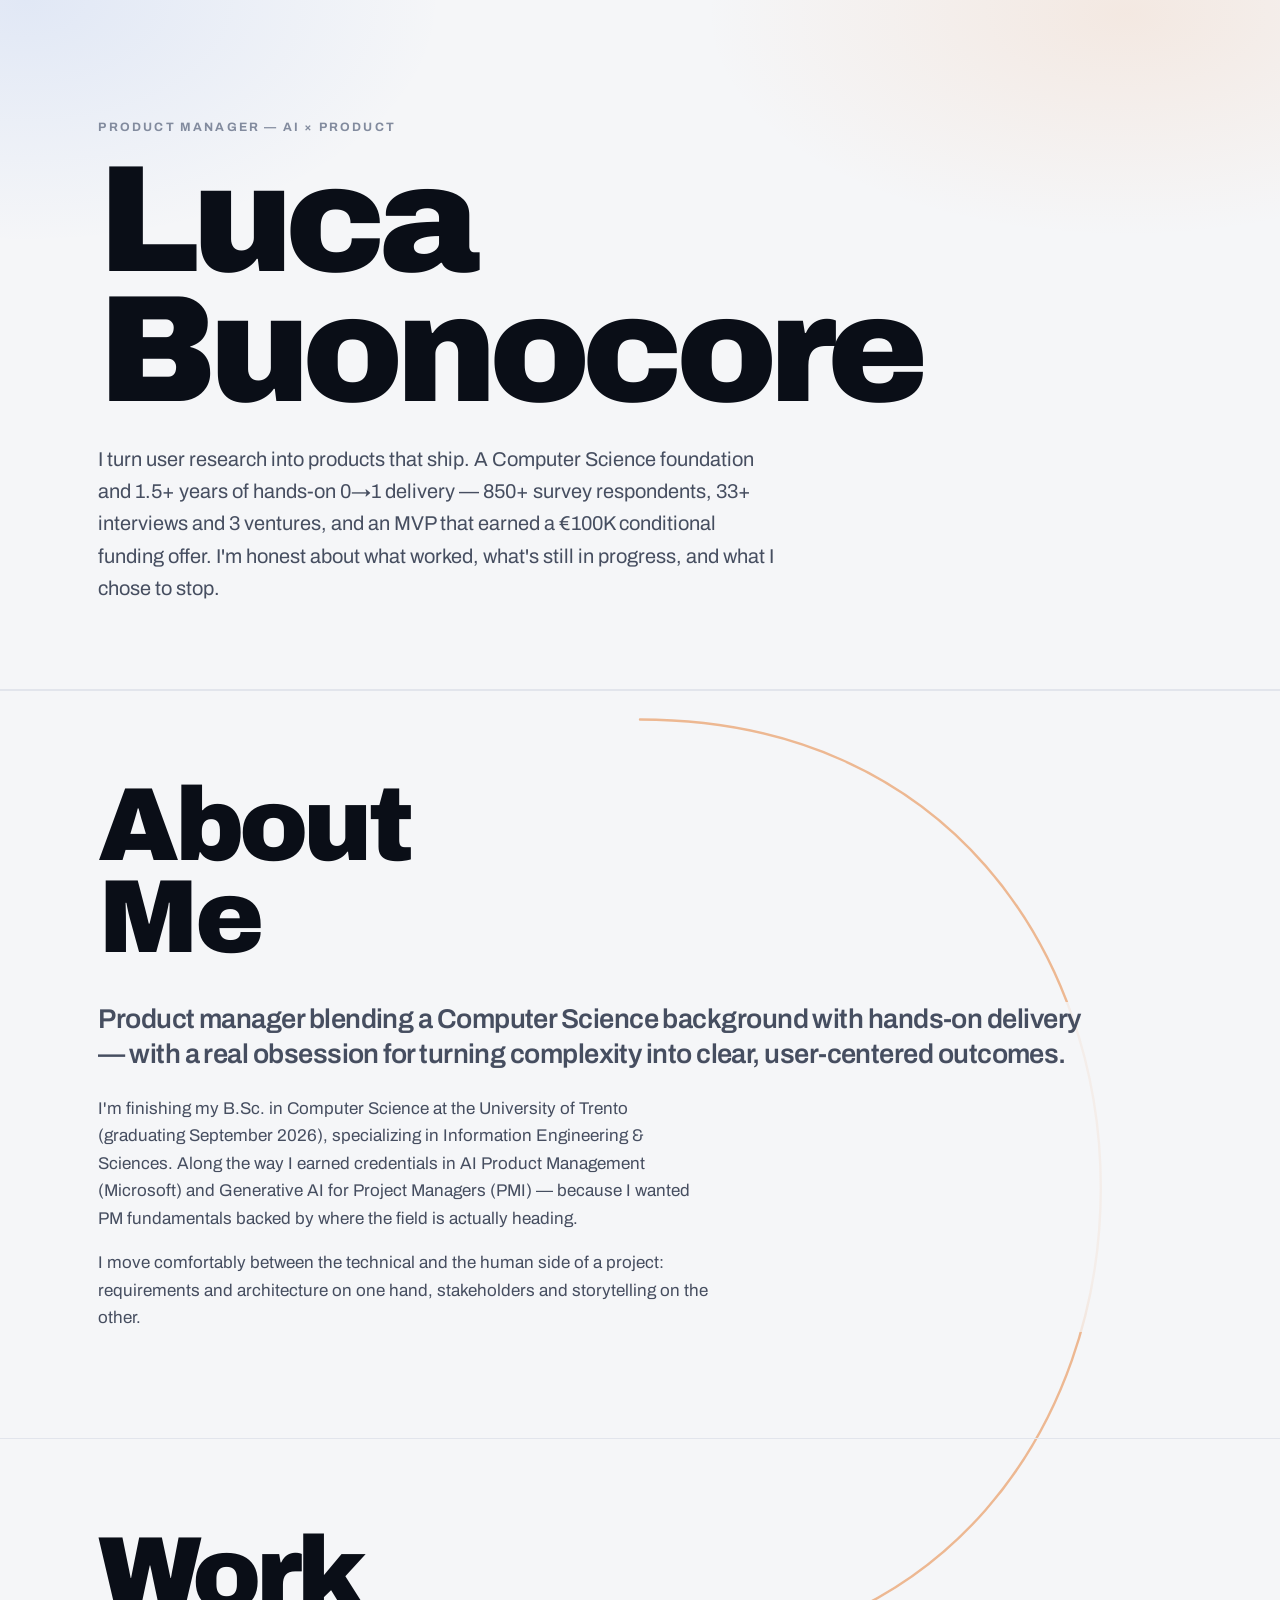
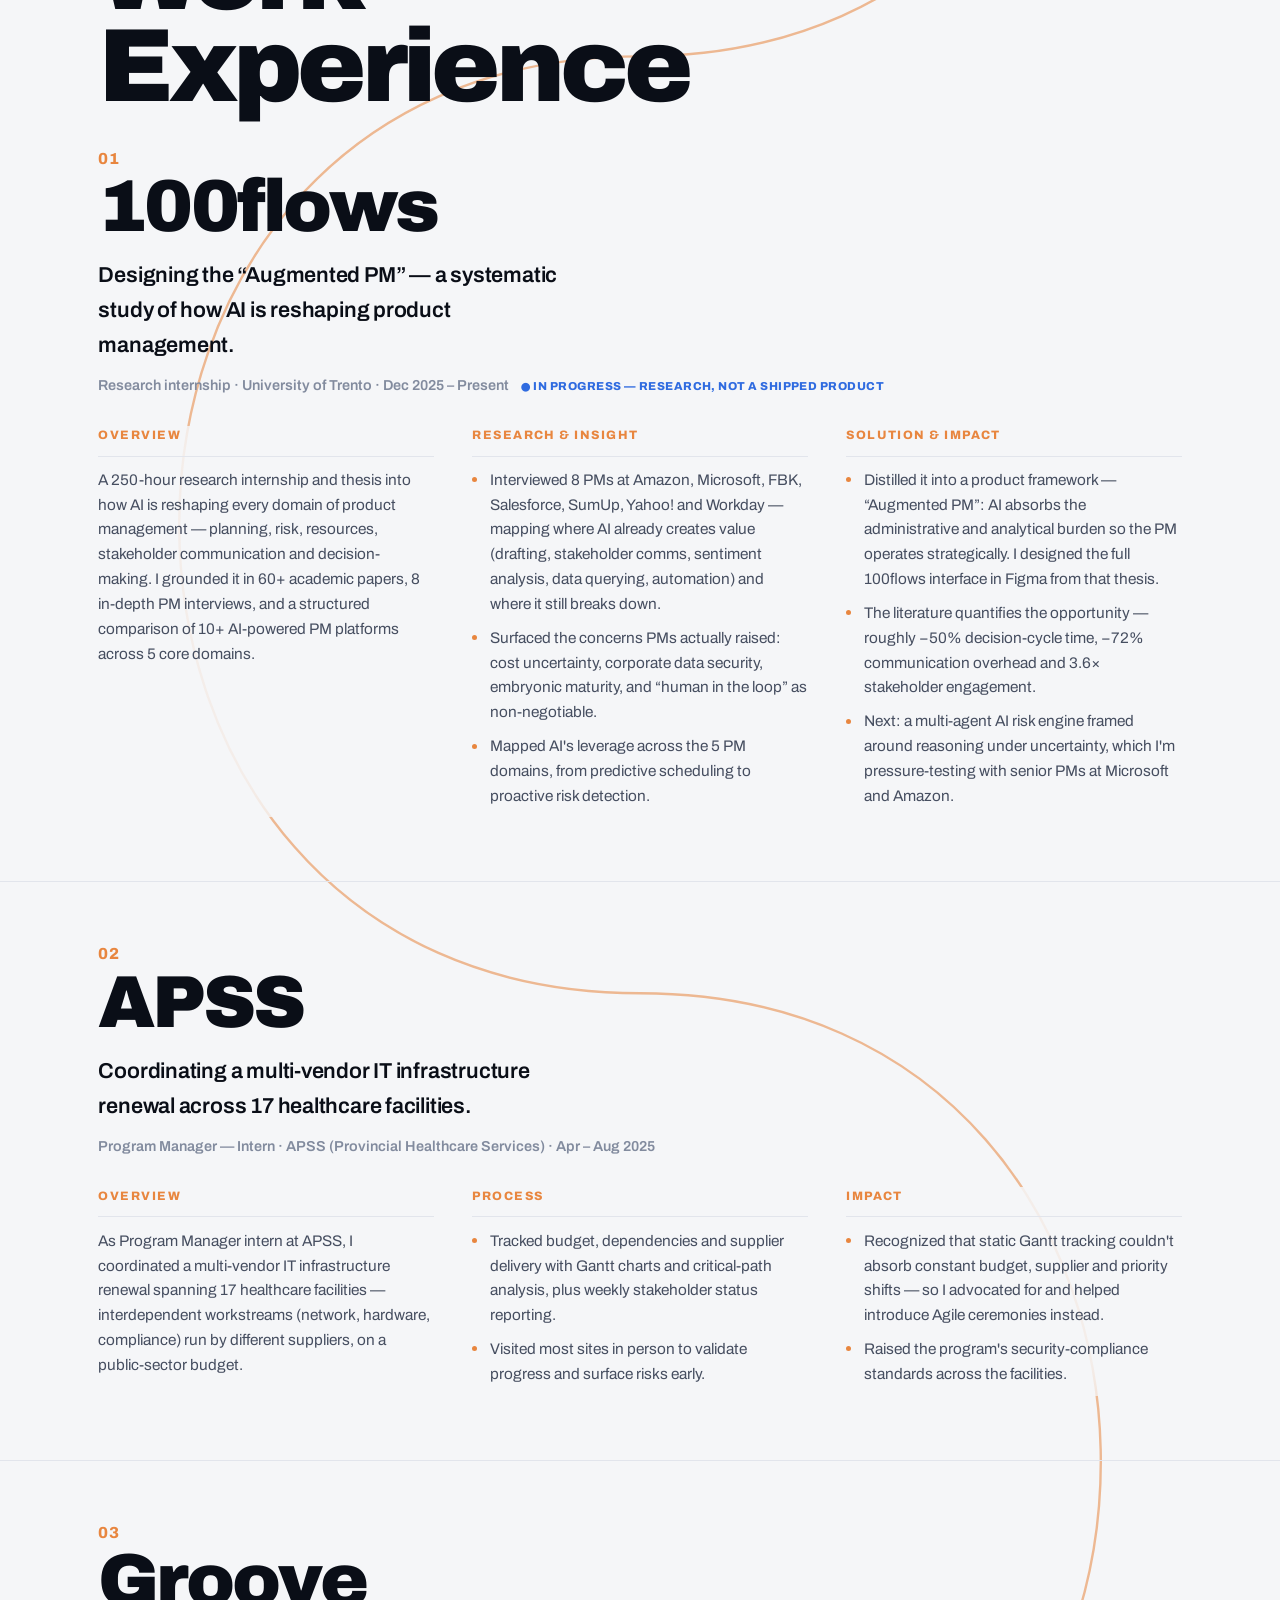
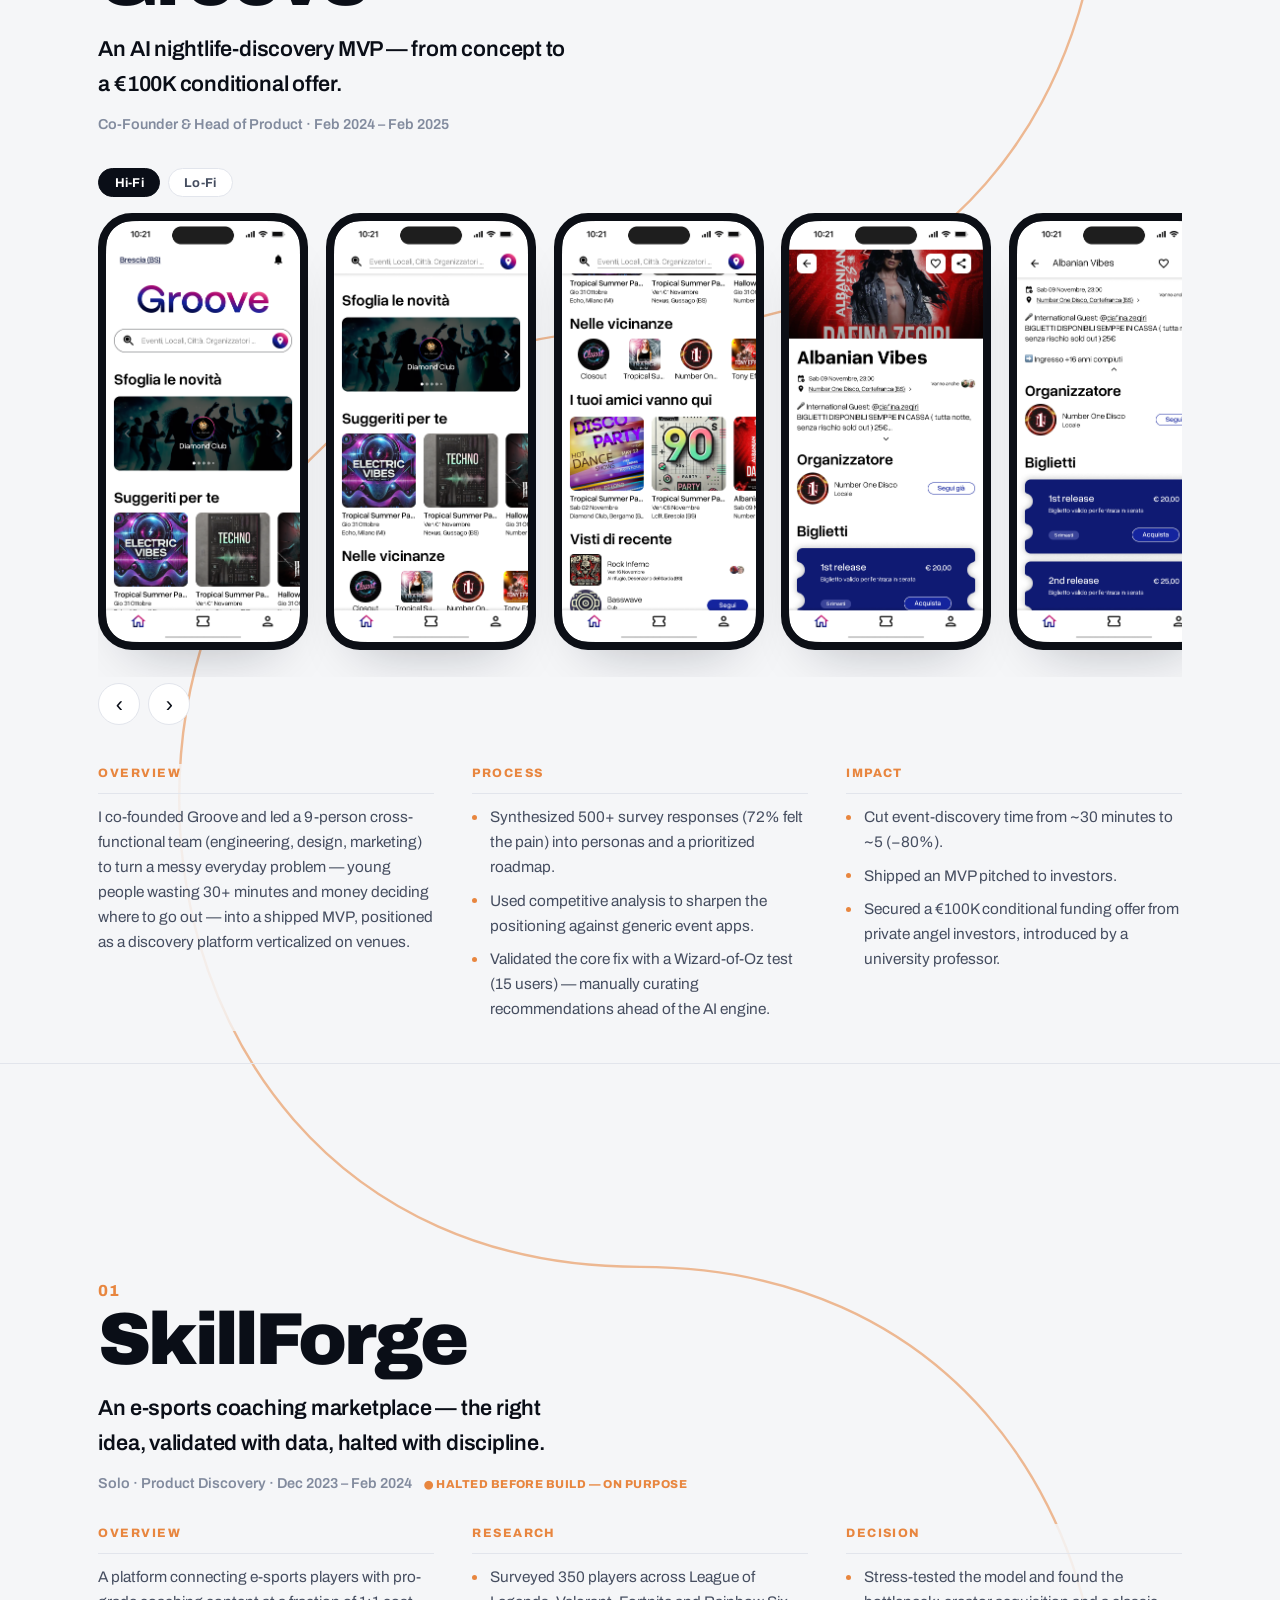
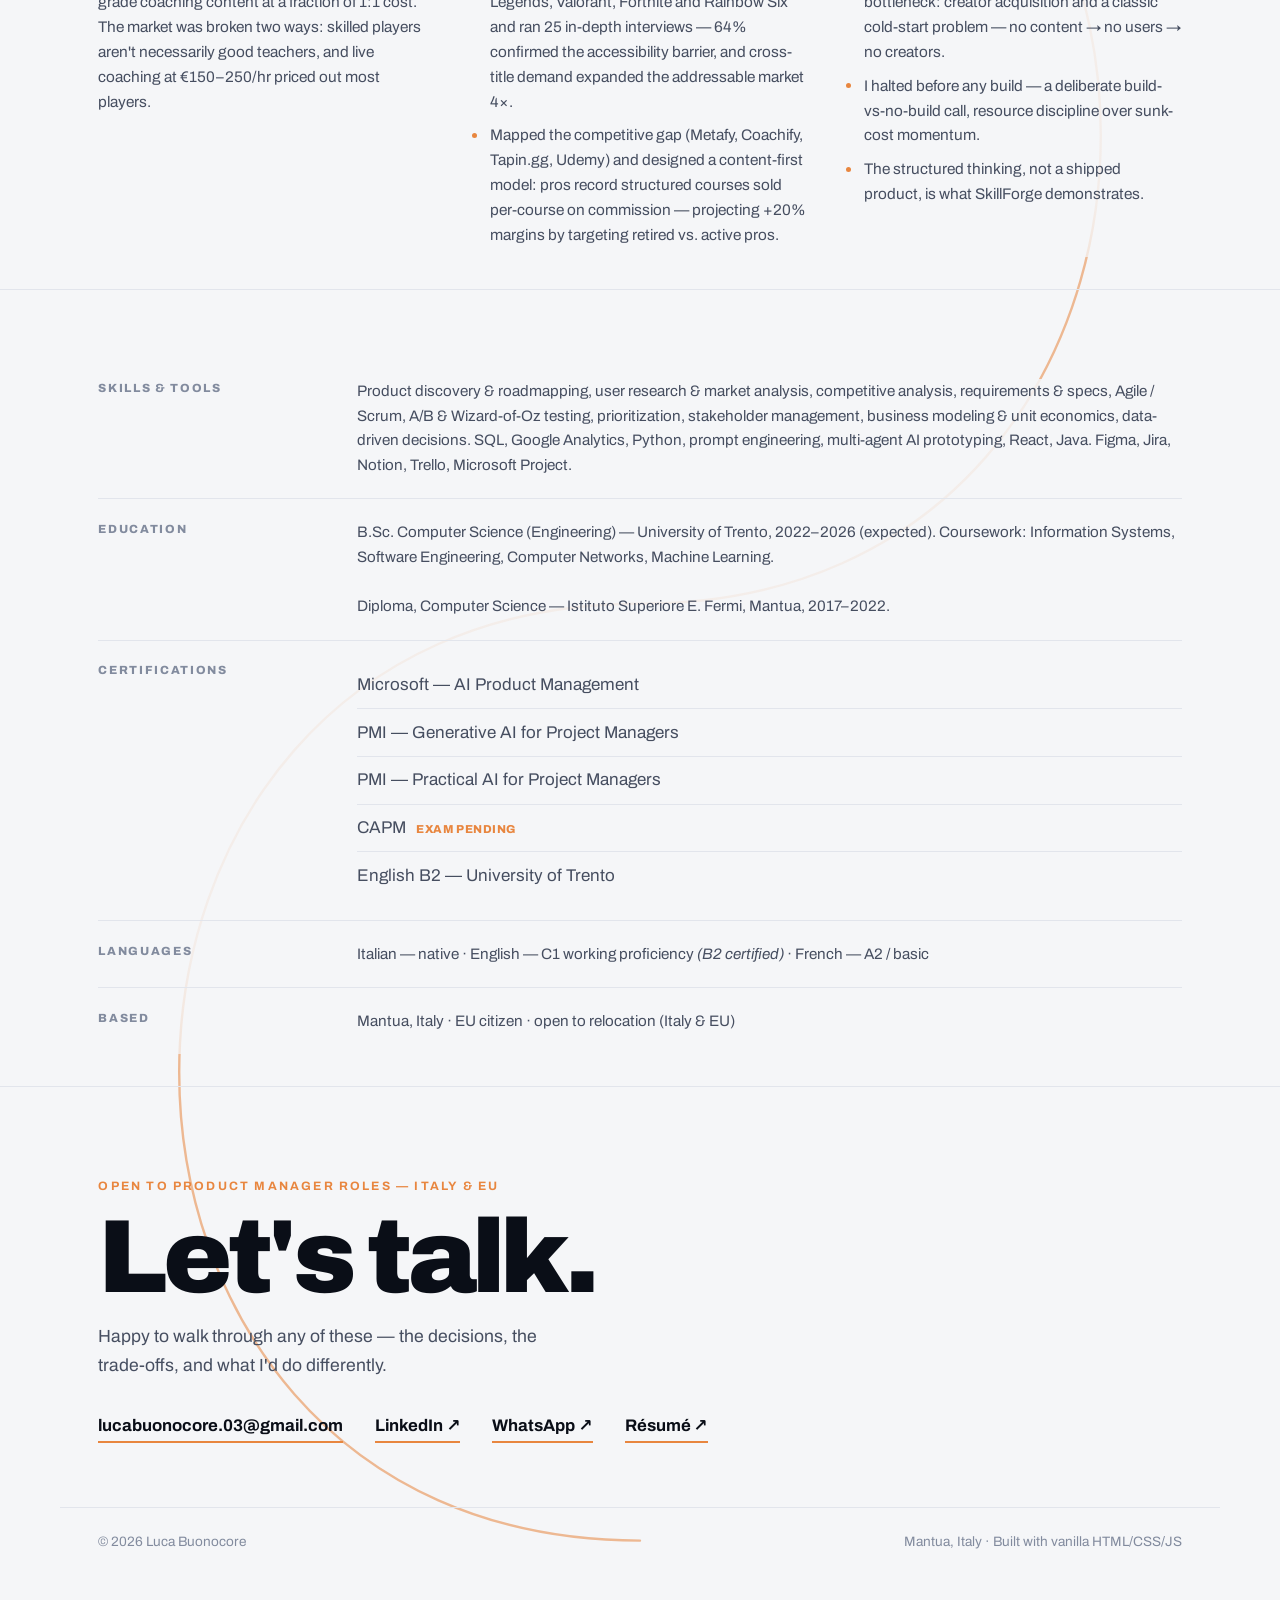
==== index.html @ 9b3d0b7d "Complete redesign" ====
<!DOCTYPE html>
<html lang="en">
<head>
<meta charset="UTF-8" />
<meta name="viewport" content="width=device-width, initial-scale=1.0"/>
<title>Luca Buonocore — Product Manager · AI × Product</title>
<link rel="preconnect" href="https://fonts.googleapis.com">
<link rel="preconnect" href="https://fonts.gstatic.com" crossorigin>
<link href="https://fonts.googleapis.com/css2?family=Archivo:wght@400;500;600;700;800;900&display=swap" rel="stylesheet"/>
<link rel="stylesheet" type="text/css" href="style.css?v=4">
</head>
<body>

<svg class="flowline" viewBox="0 0 100 100" preserveAspectRatio="none" fill="none" aria-hidden="true">
  <defs><linearGradient id="flowgrad" x1="0" y1="0" x2="0" y2="1">
    <stop offset="0" stop-color="#e8863f"/><stop offset="0.5" stop-color="#8a5fce"/><stop offset="1" stop-color="#2f6be0"/>
  </linearGradient></defs>
  <path d="M82,-2 C82,8 18,12 18,22 C18,32 82,36 82,46 C82,56 18,60 18,70 C18,80 82,84 82,96"
        stroke="#e8863f" stroke-width="2.4" stroke-linecap="round" vector-effect="non-scaling-stroke"/>
</svg>

<!-- HERO -->
<header class="hero" id="top">
  <div class="wrap hero-inner">
    <span class="eyebrow">Product Manager — AI × Product</span>
    <h1 class="hero-title">Luca<br>Buonocore</h1>
    <p class="hero-sub">I turn user research into products that ship. A Computer&nbsp;Science foundation and 1.5+ years of hands-on 0→1 delivery — 850+ survey respondents, 33+ interviews and 3 ventures, and an MVP that earned a €100K conditional funding offer. I'm honest about what worked, what's still in progress, and what I chose to stop.</p>
  </div>
</header>

<!-- ABOUT -->
<section class="sec" id="about">
  <div class="wrap">
    <h2 class="mega reveal">About<br>Me</h2>
    <div class="about-copy reveal">
      <p class="lead">Product manager blending a Computer Science background with hands-on delivery — with a real obsession for turning complexity into clear, user-centered outcomes.</p>
      <p>I'm finishing my B.Sc. in Computer Science at the University of Trento (graduating September 2026), specializing in Information Engineering &amp; Sciences. Along the way I earned credentials in AI Product Management (Microsoft) and Generative AI for Project Managers (PMI) — because I wanted PM fundamentals backed by where the field is actually heading.</p>
      <p>I move comfortably between the technical and the human side of a project: requirements and architecture on one hand, stakeholders and storytelling on the other.</p>
    </div>
  </div>
</section>

<!-- WORK EXPERIENCE -->
<section class="sec" id="experience">
  <div class="wrap">
    <h2 class="mega reveal">Work<br>Experience</h2>
  </div>

  <!-- 01 100flows -->
  <article class="case reveal">
    <div class="wrap">
      <header class="case-head">
        <div class="case-index"><span class="case-no">01</span><span class="case-name">100flows</span></div>
        <p class="case-tag">Designing the “Augmented PM” — a systematic study of how AI is reshaping product management.</p>
        <p class="case-meta">Research internship · University of Trento · Dec 2025 – Present <span class="flag flag-info">● In progress — research, not a shipped product</span></p>
      </header>
      <div class="case-cols">
        <div class="case-block">
          <h4>Overview</h4>
          <p>A 250-hour research internship and thesis into how AI is reshaping every domain of product management — planning, risk, resources, stakeholder communication and decision-making. I grounded it in 60+ academic papers, 8 in-depth PM interviews, and a structured comparison of 10+ AI-powered PM platforms across 5 core domains.</p>
        </div>
        <div class="case-block">
          <h4>Research &amp; insight</h4>
          <ul>
            <li>Interviewed 8 PMs at Amazon, Microsoft, FBK, Salesforce, SumUp, Yahoo! and Workday — mapping where AI already creates value (drafting, stakeholder comms, sentiment analysis, data querying, automation) and where it still breaks down.</li>
            <li>Surfaced the concerns PMs actually raised: cost uncertainty, corporate data security, embryonic maturity, and “human in the loop” as non-negotiable.</li>
            <li>Mapped AI's leverage across the 5 PM domains, from predictive scheduling to proactive risk detection.</li>
          </ul>
        </div>
        <div class="case-block">
          <h4>Solution &amp; impact</h4>
          <ul>
            <li>Distilled it into a product framework — “Augmented PM”: AI absorbs the administrative and analytical burden so the PM operates strategically. I designed the full 100flows interface in Figma from that thesis.</li>
            <li>The literature quantifies the opportunity — roughly −50% decision-cycle time, −72% communication overhead and 3.6× stakeholder engagement.</li>
            <li>Next: a multi-agent AI risk engine framed around reasoning under uncertainty, which I'm pressure-testing with senior PMs at Microsoft and Amazon.</li>
          </ul>
        </div>
      </div>
    </div>
  </article>

  <!-- 02 APSS -->
  <article class="case case-text reveal">
    <div class="wrap">
      <header class="case-head">
        <div class="case-index"><span class="case-no">02</span><span class="case-name">APSS</span></div>
        <p class="case-tag">Coordinating a multi-vendor IT infrastructure renewal across 17 healthcare facilities.</p>
        <p class="case-meta">Program Manager — Intern · APSS (Provincial Healthcare Services) · Apr – Aug 2025</p>
      </header>
      <div class="case-cols">
        <div class="case-block">
          <h4>Overview</h4>
          <p>As Program Manager intern at APSS, I coordinated a multi-vendor IT infrastructure renewal spanning 17 healthcare facilities — interdependent workstreams (network, hardware, compliance) run by different suppliers, on a public-sector budget.</p>
        </div>
        <div class="case-block">
          <h4>Process</h4>
          <ul>
            <li>Tracked budget, dependencies and supplier delivery with Gantt charts and critical-path analysis, plus weekly stakeholder status reporting.</li>
            <li>Visited most sites in person to validate progress and surface risks early.</li>
          </ul>
        </div>
        <div class="case-block">
          <h4>Impact</h4>
          <ul>
            <li>Recognized that static Gantt tracking couldn't absorb constant budget, supplier and priority shifts — so I advocated for and helped introduce Agile ceremonies instead.</li>
            <li>Raised the program's security-compliance standards across the facilities.</li>
          </ul>
        </div>
      </div>
    </div>
  </article>

  <!-- 03 GROOVE -->
  <article class="case reveal">
    <div class="wrap">
      <header class="case-head">
        <div class="case-index"><span class="case-no">03</span><span class="case-name">Groove</span></div>
        <p class="case-tag">An AI nightlife-discovery MVP — from concept to a €100K conditional offer.</p>
        <p class="case-meta">Co-Founder &amp; Head of Product · Feb 2024 – Feb 2025</p>
      </header>

      <div class="gallery" id="grooveGallery" data-active="hi">
        <div class="gallery-tabs">
          <button type="button" class="gtab is-active" data-fi="hi">Hi-Fi</button>
          <button type="button" class="gtab" data-fi="lo">Lo-Fi</button>
        </div>
        <div class="gallery-viewport">
          <div class="gallery-track">
            <figure class="phone slide" data-fi="hi"><img loading="lazy" src="img/groove/Home.png" alt="Groove — home"/></figure>
            <figure class="phone slide" data-fi="hi"><img loading="lazy" src="img/groove/Home2.png" alt="Groove — feed"/></figure>
            <figure class="phone slide" data-fi="hi"><img loading="lazy" src="img/groove/Home3.png" alt="Groove — friends feed"/></figure>
            <figure class="phone slide" data-fi="hi"><img loading="lazy" src="img/groove/Evento.png" alt="Groove — event"/></figure>
            <figure class="phone slide" data-fi="hi"><img loading="lazy" src="img/groove/Evento-2.png" alt="Groove — event tickets"/></figure>
            <figure class="phone slide" data-fi="lo"><img loading="lazy" src="img/groove/Homepage%20-%20Search.png" alt="Groove — search (wireframe)"/></figure>
            <figure class="phone slide" data-fi="lo"><img loading="lazy" src="img/groove/Mappa.png" alt="Groove — map (wireframe)"/></figure>
            <figure class="phone slide" data-fi="lo"><img loading="lazy" src="img/groove/Locale.png" alt="Groove — venue (wireframe)"/></figure>
            <figure class="phone slide" data-fi="lo"><img loading="lazy" src="img/groove/Gruppo%20Eventi.png" alt="Groove — event group (wireframe)"/></figure>
            <figure class="phone slide" data-fi="lo"><img loading="lazy" src="img/groove/Biglietti.png" alt="Groove — tickets (wireframe)"/></figure>
            <figure class="phone slide" data-fi="lo"><img loading="lazy" src="img/groove/Vista%20Biglietto.png" alt="Groove — ticket view (wireframe)"/></figure>
            <figure class="phone slide" data-fi="lo"><img loading="lazy" src="img/groove/Scan.png" alt="Groove — ticket scan (wireframe)"/></figure>
            <figure class="phone slide" data-fi="lo"><img loading="lazy" src="img/groove/Profilo.png" alt="Groove — profile (wireframe)"/></figure>
            <figure class="phone slide" data-fi="lo"><img loading="lazy" src="img/groove/Sign-up.png" alt="Groove — sign up (wireframe)"/></figure>
            <figure class="phone slide" data-fi="lo"><img loading="lazy" src="img/groove/Evento_LoFi.png" alt="Groove — event (wireframe)"/></figure>
          </div>
        </div>
        <div class="gallery-nav">
          <button type="button" class="gnav gprev" aria-label="Previous screens">‹</button>
          <button type="button" class="gnav gnext" aria-label="Next screens">›</button>
        </div>
      </div>

      <div class="case-cols">
        <div class="case-block">
          <h4>Overview</h4>
          <p>I co-founded Groove and led a 9-person cross-functional team (engineering, design, marketing) to turn a messy everyday problem — young people wasting 30+ minutes and money deciding where to go out — into a shipped MVP, positioned as a discovery platform verticalized on venues.</p>
        </div>
        <div class="case-block">
          <h4>Process</h4>
          <ul>
            <li>Synthesized 500+ survey responses (72% felt the pain) into personas and a prioritized roadmap.</li>
            <li>Used competitive analysis to sharpen the positioning against generic event apps.</li>
            <li>Validated the core fix with a Wizard-of-Oz test (15 users) — manually curating recommendations ahead of the AI engine.</li>
          </ul>
        </div>
        <div class="case-block">
          <h4>Impact</h4>
          <ul>
            <li>Cut event-discovery time from ~30 minutes to ~5 (−80%).</li>
            <li>Shipped an MVP pitched to investors.</li>
            <li>Secured a €100K conditional funding offer from private angel investors, introduced by a university professor.</li>
          </ul>
        </div>
      </div>
    </div>
  </article>
</section>

<!-- PROJECTS -->
<section class="sec" id="projects">
  <div class="wrap">
    <h2 class="mega reveal">Projects</h2>
  </div>

  <!-- 01 SKILLFORGE -->
  <article class="case case-text reveal">
    <div class="wrap">
      <header class="case-head">
        <div class="case-index"><span class="case-no">01</span><span class="case-name">SkillForge</span></div>
        <p class="case-tag">An e-sports coaching marketplace — the right idea, validated with data, halted with discipline.</p>
        <p class="case-meta">Solo · Product Discovery · Dec 2023 – Feb 2024 <span class="flag flag-warm">● Halted before build — on purpose</span></p>
      </header>
      <div class="case-cols">
        <div class="case-block">
          <h4>Overview</h4>
          <p>A platform connecting e-sports players with pro-grade coaching content at a fraction of 1:1 cost. The market was broken two ways: skilled players aren't necessarily good teachers, and live coaching at €150–250/hr priced out most players.</p>
        </div>
        <div class="case-block">
          <h4>Research</h4>
          <ul>
            <li>Surveyed 350 players across League of Legends, Valorant, Fortnite and Rainbow Six and ran 25 in-depth interviews — 64% confirmed the accessibility barrier, and cross-title demand expanded the addressable market 4×.</li>
            <li>Mapped the competitive gap (Metafy, Coachify, Tapin.gg, Udemy) and designed a content-first model: pros record structured courses sold per-course on commission — projecting +20% margins by targeting retired vs. active pros.</li>
          </ul>
        </div>
        <div class="case-block">
          <h4>Decision</h4>
          <ul>
            <li>Stress-tested the model and found the bottleneck: creator acquisition and a classic cold-start problem — no content → no users → no creators.</li>
            <li>I halted before any build — a deliberate build-vs-no-build call, resource discipline over sunk-cost momentum.</li>
            <li>The structured thinking, not a shipped product, is what SkillForge demonstrates.</li>
          </ul>
        </div>
      </div>
    </div>
  </article>
</section>

<!-- DETAILS (skills · education · credentials) -->
<section class="sec sec-details" id="details">
  <div class="wrap">
    <div class="details-grid reveal">
      <div class="detail">
        <h3 class="block-title">Skills &amp; tools</h3>
        <p class="block-body">Product discovery &amp; roadmapping, user research &amp; market analysis, competitive analysis, requirements &amp; specs, Agile / Scrum, A/B &amp; Wizard-of-Oz testing, prioritization, stakeholder management, business modeling &amp; unit economics, data-driven decisions. SQL, Google Analytics, Python, prompt engineering, multi-agent AI prototyping, React, Java. Figma, Jira, Notion, Trello, Microsoft Project.</p>
      </div>
      <div class="detail">
        <h3 class="block-title">Education</h3>
        <p class="block-body">B.Sc. Computer Science (Engineering) — University of Trento, 2022–2026 (expected). Coursework: Information Systems, Software Engineering, Computer Networks, Machine Learning.<br><br>Diploma, Computer Science — Istituto Superiore E. Fermi, Mantua, 2017–2022.</p>
      </div>
      <div class="detail">
        <h3 class="block-title">Certifications</h3>
        <ul class="cred-list">
          <li>Microsoft — AI Product Management</li>
          <li>PMI — Generative AI for Project Managers</li>
          <li>PMI — Practical AI for Project Managers</li>
          <li>CAPM <span class="flag flag-warm">exam pending</span></li>
          <li>English B2 — University of Trento</li>
        </ul>
      </div>
      <div class="detail">
        <h3 class="block-title">Languages</h3>
        <p class="block-body">Italian — native · English — C1 working proficiency <em>(B2 certified)</em> · French — A2 / basic</p>
      </div>
      <div class="detail">
        <h3 class="block-title">Based</h3>
        <p class="block-body">Mantua, Italy · EU citizen · open to relocation (Italy &amp; EU)</p>
      </div>
    </div>
  </div>
</section>

<!-- CONTACT -->
<section class="sec sec-contact" id="contact">
  <div class="wrap">
    <span class="eyebrow eyebrow-peach reveal">Open to Product Manager roles — Italy &amp; EU</span>
    <h2 class="mega reveal">Let's talk.</h2>
    <p class="contact-sub reveal">Happy to walk through any of these — the decisions, the trade-offs, and what I'd do differently.</p>
    <div class="contact-links reveal">
      <a href="mailto:lucabuonocore.03@gmail.com">lucabuonocore.03@gmail.com</a>
      <a href="https://www.linkedin.com/in/lucabuonocore" target="_blank" rel="noopener">LinkedIn ↗</a>
      <a href="https://wa.me/393459603238" target="_blank" rel="noopener">WhatsApp ↗</a>
      <a href="Luca_Buonocore_Resume.pdf" target="_blank" rel="noopener">Résumé ↗</a>
    </div>
  </div>
  <div class="wrap foot-inner">
    <span>© 2026 Luca Buonocore</span>
    <span>Mantua, Italy · Built with vanilla HTML/CSS/JS</span>
  </div>
</section>

<script src="script.js?v=5"></script>
</body>
</html>
---- style.css ----
/* ============================================================
   Luca Buonocore — Portfolio (single page, light, bold)
   ============================================================ */

:root{
  --paper:#f5f6f8;
  --paper-2:#ffffff;
  --ink:#0a0e17;
  --ink-2:#464e60;
  --ink-3:#828b9e;
  --line:#e2e5ec;
  --line-2:#eceff4;

  --blue:#2f6be0;
  --violet:#6d4bd6;
  --peach:#e8863f;
  --grad:linear-gradient(100deg,#3b7bef 0%,#6d4bd6 100%);

  --font:'Archivo',system-ui,-apple-system,'Segoe UI',Arial,sans-serif;

  --wrap:1160px;
  --shadow:0 2px 4px rgba(10,14,23,.05), 0 22px 50px -26px rgba(10,14,23,.40);
}

*{box-sizing:border-box;}
html{scroll-behavior:smooth;}
body{
  margin:0;background:var(--paper);color:var(--ink);position:relative;
  font-family:var(--font);font-size:17px;line-height:1.62;font-weight:400;
  -webkit-font-smoothing:antialiased;text-rendering:optimizeLegibility;
}
img{max-width:100%;display:block;}
a{color:inherit;text-decoration:none;}
::selection{background:#f7dcc6;color:#3a2410;}

.wrap{max-width:var(--wrap);margin-inline:auto;padding-inline:clamp(1.15rem,4vw,2.4rem);position:relative;z-index:1;}

/* continuous connector line weaving down the page (inspo-style) */
.flowline{position:absolute;inset:0;width:100%;height:100%;z-index:0;pointer-events:none;opacity:.55;}
@media (max-width:680px){.flowline{opacity:.4;}}

.eyebrow{font-size:.76rem;font-weight:700;text-transform:uppercase;letter-spacing:.18em;color:var(--ink-3);}
.eyebrow-peach{color:var(--peach);}

.mega{
  font-weight:900;letter-spacing:-.045em;line-height:.88;
  font-size:clamp(2.9rem,9vw,6.5rem);margin:0 0 2.4rem;text-transform:none;
}

/* ---------- HERO ---------- */
.hero{position:relative;overflow:hidden;
  padding-top:clamp(3.5rem,9vw,7rem);padding-bottom:clamp(2.5rem,5vw,4rem);
  background:
    radial-gradient(680px 360px at 88% 2%, rgba(232,134,63,.12), transparent 62%),
    radial-gradient(720px 420px at 2% 0%, rgba(47,107,224,.10), transparent 58%),
    var(--paper);
  border-bottom:1px solid var(--line);
}
.hero-inner{position:relative;}
.hero-title{
  font-weight:900;letter-spacing:-.05em;line-height:.86;margin:1rem 0 0;
  font-size:clamp(3.4rem,13vw,9.5rem);
}
.hero-sub{margin-top:1.6rem;max-width:56ch;color:var(--ink-2);font-size:clamp(1.05rem,1.6vw,1.25rem);}
.hero-sub{max-width:62ch;}

/* ---------- SECTION ---------- */
.sec{padding-block:clamp(3.2rem,7vw,6rem);border-top:1px solid var(--line);position:relative;}
#experience,#projects{padding-bottom:0;}
#experience .case:last-of-type,#projects .case:last-of-type{padding-bottom:clamp(1.4rem,3vw,2rem);}
.sec-details{padding-bottom:clamp(1.2rem,2.5vw,2rem);}
.lead{font-size:clamp(1.25rem,2.2vw,1.7rem);font-weight:600;letter-spacing:-.02em;line-height:1.3;color:var(--ink);max-width:24ch;margin:0 0 1.4rem;}

/* ---------- ABOUT ---------- */
.about-grid{display:grid;grid-template-columns:1.5fr 1fr;gap:clamp(1.8rem,4vw,3.6rem);align-items:start;}
.about-copy p{color:var(--ink-2);max-width:62ch;}
.about-copy p+p{margin-top:1rem;}
.about-copy strong{color:var(--ink);font-weight:700;}
.about-side{display:flex;flex-direction:column;gap:1.6rem;}
.portrait{border-radius:14px;overflow:hidden;aspect-ratio:4/5;background:#e7ebf3;box-shadow:var(--shadow);}
.portrait img{width:100%;height:100%;object-fit:cover;}
.block-title{font-size:.74rem;font-weight:800;text-transform:uppercase;letter-spacing:.14em;color:var(--ink-3);margin:0 0 .6rem;}
.block-body{color:var(--ink-2);font-size:.95rem;margin:0;}
.block-body strong{color:var(--ink);font-weight:700;}
@media (max-width:820px){.about-grid{grid-template-columns:1fr;}.portrait{max-width:300px;aspect-ratio:1/1;}}

/* ---------- CASE STUDIES ---------- */
.case{padding-block:clamp(2.4rem,5vw,4rem);border-top:1px solid var(--line);}
.case:first-of-type{border-top:0;padding-top:0;}
.case-head{margin-bottom:1.8rem;}

/* Groove gallery / slider */
.gallery{margin:2rem 0 2.4rem;}
.gallery-tabs{display:flex;gap:.5rem;margin-bottom:1rem;}
.gtab{font-family:var(--font);font-weight:700;font-size:.8rem;letter-spacing:.02em;
  padding:.4rem .95rem;border-radius:999px;border:1px solid var(--line);background:var(--paper-2);color:var(--ink-2);cursor:pointer;transition:.15s;}
.gtab:hover{border-color:#cdd4e2;}
.gtab.is-active{background:var(--ink);color:#fff;border-color:var(--ink);}
.gallery-viewport{overflow-x:auto;scroll-snap-type:x mandatory;scrollbar-width:thin;
  scrollbar-color:#cfd6e4 transparent;padding-bottom:1.7rem;}
.gallery-viewport::-webkit-scrollbar{height:6px;}
.gallery-viewport::-webkit-scrollbar-thumb{background:#d3dae6;border-radius:99px;}
.gallery-viewport::-webkit-scrollbar-track{background:transparent;}
.gallery-track{display:flex;gap:clamp(.7rem,1.5vw,1.1rem);width:max-content;}
.gallery .slide{flex:0 0 auto;scroll-snap-align:start;margin:0;width:clamp(165px,21vw,210px);
  border-radius:34px;overflow:hidden;border:8px solid #0c0f16;background:#0c0f16;
  box-shadow:0 30px 55px -34px rgba(11,17,32,.30);}
.gallery .slide img{width:100%;height:100%;object-fit:cover;object-position:top center;display:block;}
.gallery[data-active="hi"] .slide[data-fi="lo"]{display:none;}
.gallery[data-active="lo"] .slide[data-fi="hi"]{display:none;}
.gallery-nav{display:flex;gap:.5rem;margin-top:.4rem;}
.gnav{width:42px;height:42px;border-radius:50%;border:1px solid var(--line);background:var(--paper-2);
  font-size:1.35rem;line-height:1;color:var(--ink);cursor:pointer;transition:.15s;}
.gnav:hover{border-color:#cdd4e2;box-shadow:var(--shadow);}
.case-index{display:flex;flex-direction:column;line-height:1;}
.case-no{font-weight:800;font-size:1rem;color:var(--peach);letter-spacing:.02em;}
.case-name{font-weight:900;letter-spacing:-.04em;font-size:clamp(2.6rem,6vw,4.6rem);line-height:.95;margin-top:.35rem;}
.case-tag{margin:1rem 0 0;font-size:clamp(1.1rem,1.7vw,1.35rem);font-weight:600;color:var(--ink);max-width:40ch;letter-spacing:-.01em;}
.case-meta{margin:.7rem 0 0;color:var(--ink-3);font-size:.9rem;font-weight:600;}

.flag{display:inline-block;font-size:.72rem;font-weight:800;letter-spacing:.04em;text-transform:uppercase;margin-left:.5rem;}
.flag-info{color:var(--blue);}
.flag-warm{color:var(--peach);}

/* mockups */
.case-mocks{margin:2rem 0 2.4rem;}
.mocks-phones{display:flex;gap:clamp(.6rem,1.5vw,1.2rem);flex-wrap:nowrap;overflow-x:auto;padding-bottom:.4rem;scrollbar-width:thin;}
.mocks-phones .phone{flex:0 0 auto;width:clamp(140px,20vw,184px);border-radius:22px;overflow:hidden;
  border:6px solid #10131c;background:#10131c;box-shadow:var(--shadow);}
.mocks-phones .phone img{width:100%;height:100%;object-fit:cover;}
.mocks-shots{display:flex;flex-direction:column;gap:clamp(1rem,2.5vw,1.8rem);}
.shot{margin:0;border-radius:14px;overflow:hidden;border:1px solid var(--line);box-shadow:var(--shadow);background:#fff;}
.shot img{width:100%;height:auto;display:block;}

/* body columns */
.case-cols{display:grid;grid-template-columns:repeat(3,1fr);gap:clamp(1.4rem,3vw,2.6rem);}
.case-text .case-cols{grid-template-columns:repeat(3,1fr);}
.case-block h4{font-size:.76rem;font-weight:800;text-transform:uppercase;letter-spacing:.12em;color:var(--peach);margin:0 0 .7rem;padding-bottom:.6rem;border-bottom:1px solid var(--line);}
.case-block p{color:var(--ink-2);margin:0;font-size:.96rem;}
.case-block ul{margin:0;padding:0;list-style:none;}
.case-block li{color:var(--ink-2);font-size:.96rem;padding-left:1.1rem;position:relative;margin-bottom:.55rem;}
.case-block li::before{content:"";position:absolute;left:0;top:.62em;width:5px;height:5px;border-radius:50%;background:var(--peach);}
.case-block strong{color:var(--ink);font-weight:700;}
.case-block em{font-style:italic;color:var(--ink-3);}
.case-tools{margin:2rem 0 0;color:var(--ink-2);font-size:.9rem;}
.case-tools span{font-weight:800;text-transform:uppercase;letter-spacing:.1em;font-size:.72rem;color:var(--ink-3);margin-right:.6rem;}
@media (max-width:820px){.case-cols,.case-text .case-cols{grid-template-columns:1fr;gap:1.6rem;}}

/* ---------- CREDENTIALS ---------- */
.details-grid{display:flex;flex-direction:column;}
.detail{display:grid;grid-template-columns:220px 1fr;gap:clamp(1rem,3vw,2.4rem);align-items:start;
  padding-block:1.3rem;border-top:1px solid var(--line);}
.detail:first-child{border-top:0;padding-top:0;}
.detail .block-title{margin:0;}
@media (max-width:640px){.detail{grid-template-columns:1fr;gap:.4rem;}}
.cred-list{list-style:none;margin:0;padding:0;}
.cred-list li{padding-block:.6rem;border-top:1px solid var(--line);color:var(--ink-2);}
.cred-list li:first-child{border-top:0;}
.cred-list strong{color:var(--ink);font-weight:700;}
.cred-list .flag{margin-left:.4rem;}

/* ---------- CONTACT ---------- */
.sec-contact{border-top:1px solid var(--line);padding-bottom:clamp(2rem,4vw,3rem);}
.sec-contact .eyebrow{display:block;margin-bottom:1rem;}
.sec-contact .mega{margin-bottom:1.2rem;}
.contact-sub{color:var(--ink-2);max-width:48ch;font-size:1.1rem;margin:0;}
.contact-links{display:flex;flex-wrap:wrap;gap:.8rem 2rem;margin-top:2rem;font-weight:700;font-size:1.05rem;}
.contact-links a{border-bottom:2px solid var(--peach);padding-bottom:2px;transition:color .15s;}
.contact-links a:hover{color:var(--peach);}
.foot-inner{display:flex;justify-content:space-between;flex-wrap:wrap;gap:.5rem;
  margin-top:clamp(2.5rem,5vw,4rem);padding-top:1.4rem;border-top:1px solid var(--line);
  color:var(--ink-3);font-size:.85rem;}

/* ---------- content scrim: mutes the connector line behind text ---------- */
.about-copy,.case-cols,.details-grid{
  border-radius:20px;
  background:radial-gradient(120% 130% at 50% 45%, rgba(245,246,248,.86) 46%, rgba(245,246,248,0) 100%);
}

/* ---------- motion / dynamism ---------- */
@keyframes fadeUp{from{opacity:0;transform:translateY(18px);}to{opacity:1;transform:none;}}
.hero .eyebrow{animation:fadeUp .7s .05s both;}
.hero-title{animation:fadeUp .85s .12s both;}
.hero-sub{animation:fadeUp .85s .26s both;}
.gallery .slide{transition:transform .3s ease, box-shadow .3s ease;}
.gallery .slide:hover{transform:translateY(-8px);box-shadow:0 38px 64px -30px rgba(11,17,32,.42);}
.case-link .arw,.case-link span{transition:transform .15s ease;}
@media (prefers-reduced-motion:reduce){
  .hero .eyebrow,.hero-title,.hero-sub{animation:none;}
  .gallery .slide{transition:none;}
  .gallery .slide:hover{transform:none;}
}

/* ---------- REVEAL ---------- */
.reveal{opacity:0;transform:translateY(16px);transition:opacity .6s ease,transform .6s ease;}
.reveal.in{opacity:1;transform:none;}
@media (prefers-reduced-motion:reduce){
  html{scroll-behavior:auto;}
  .reveal{opacity:1;transform:none;transition:none;}
}
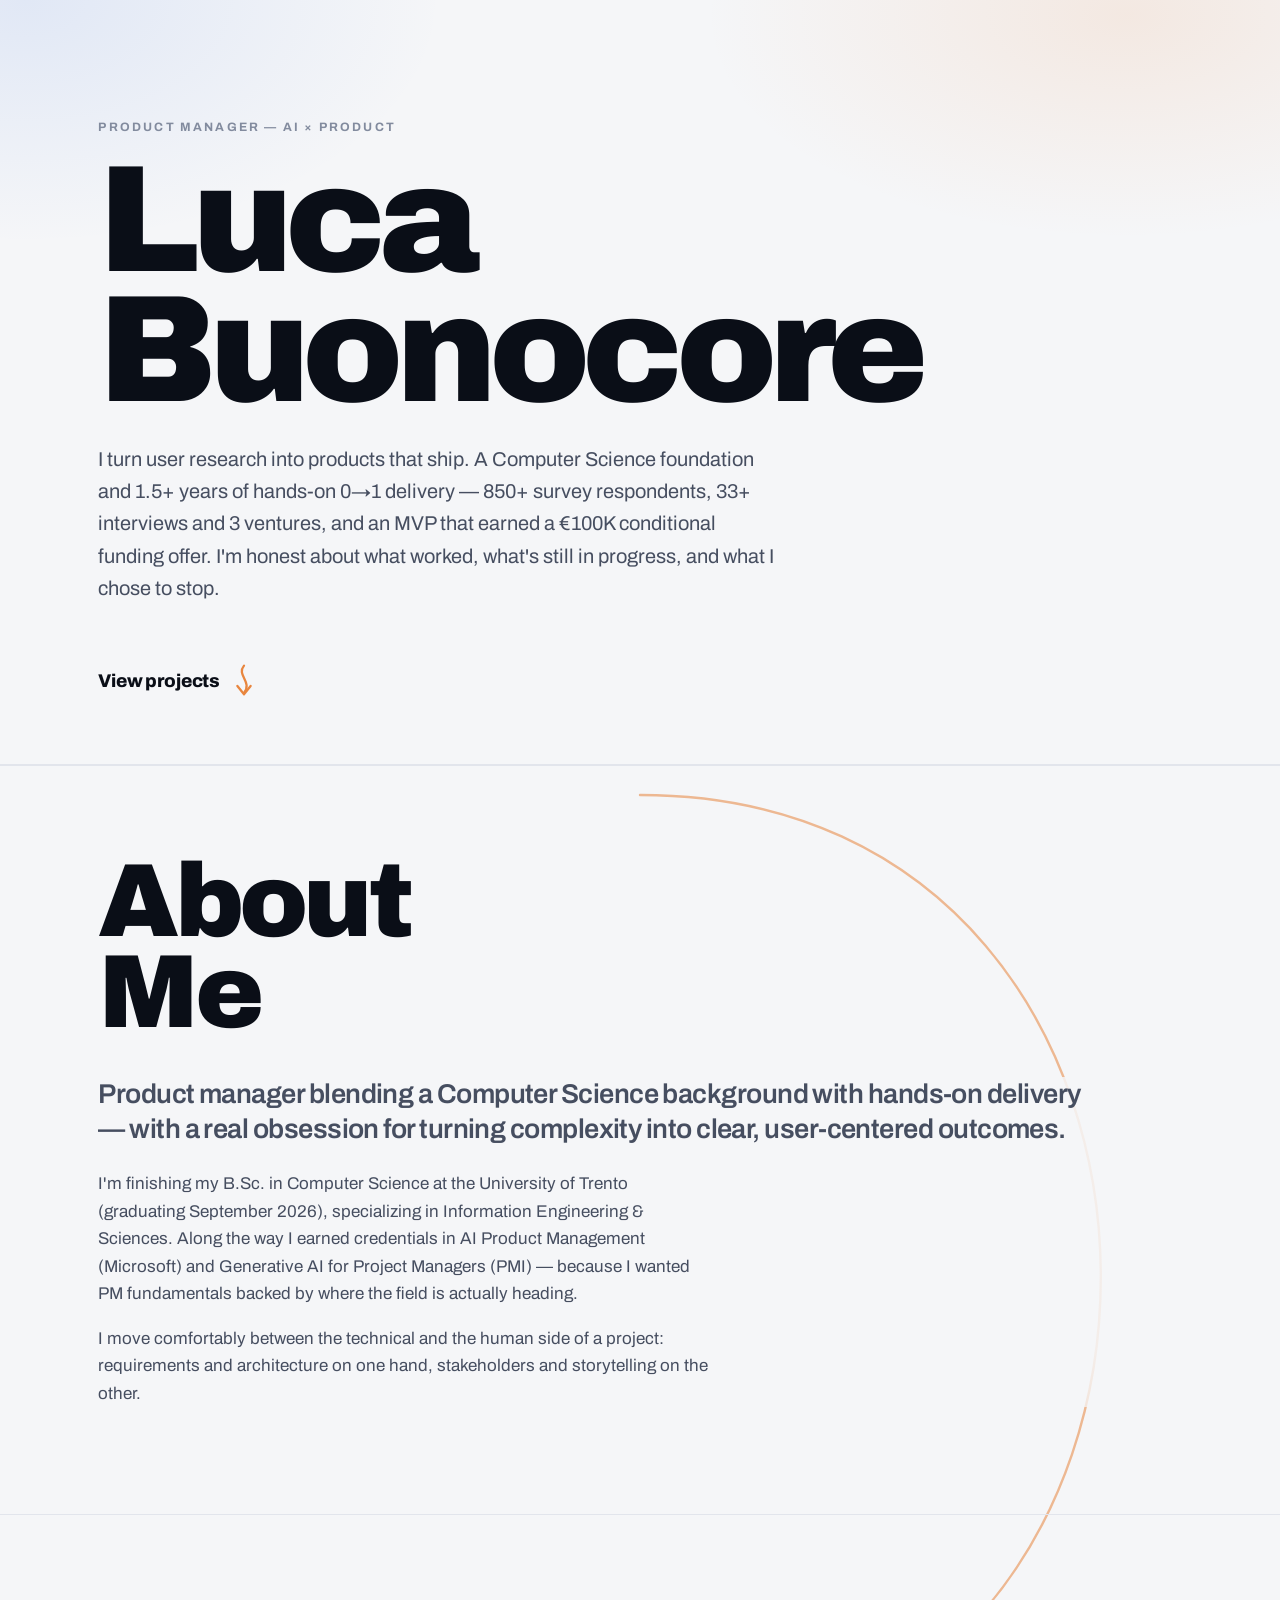
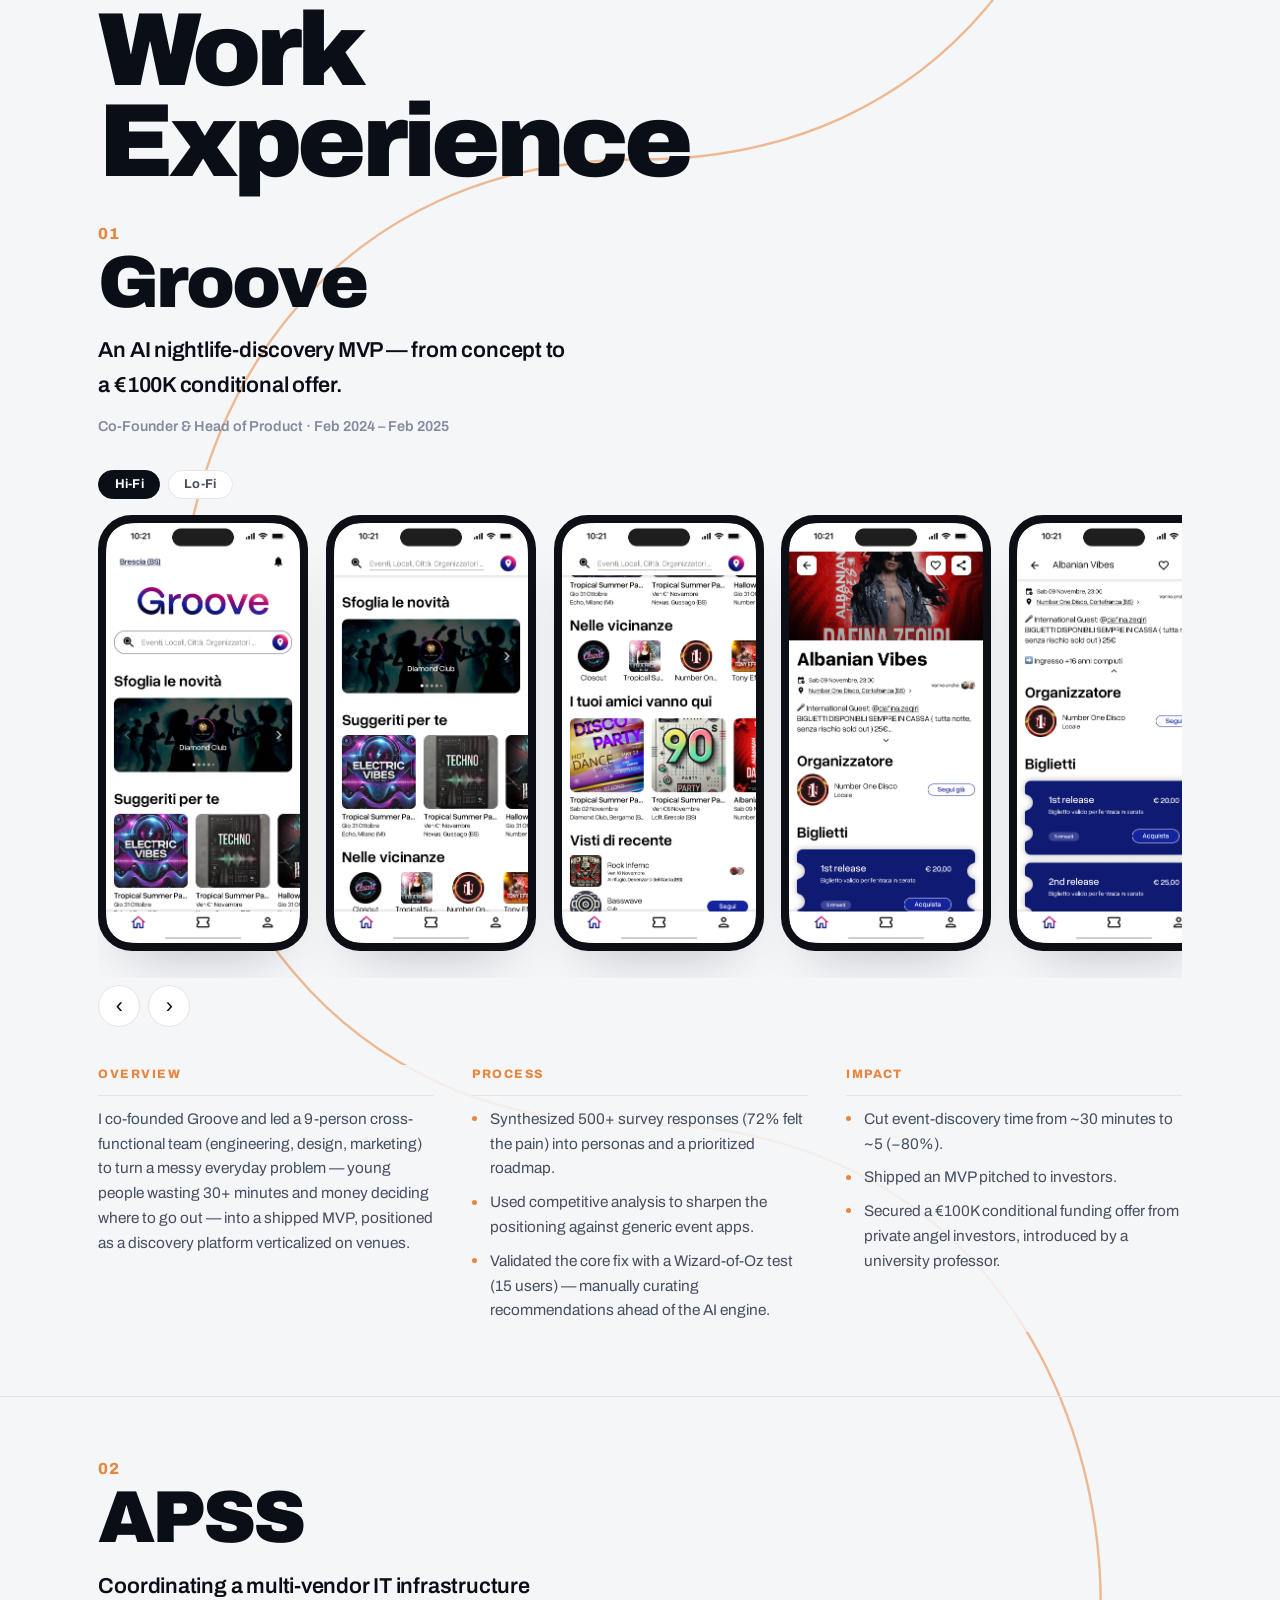
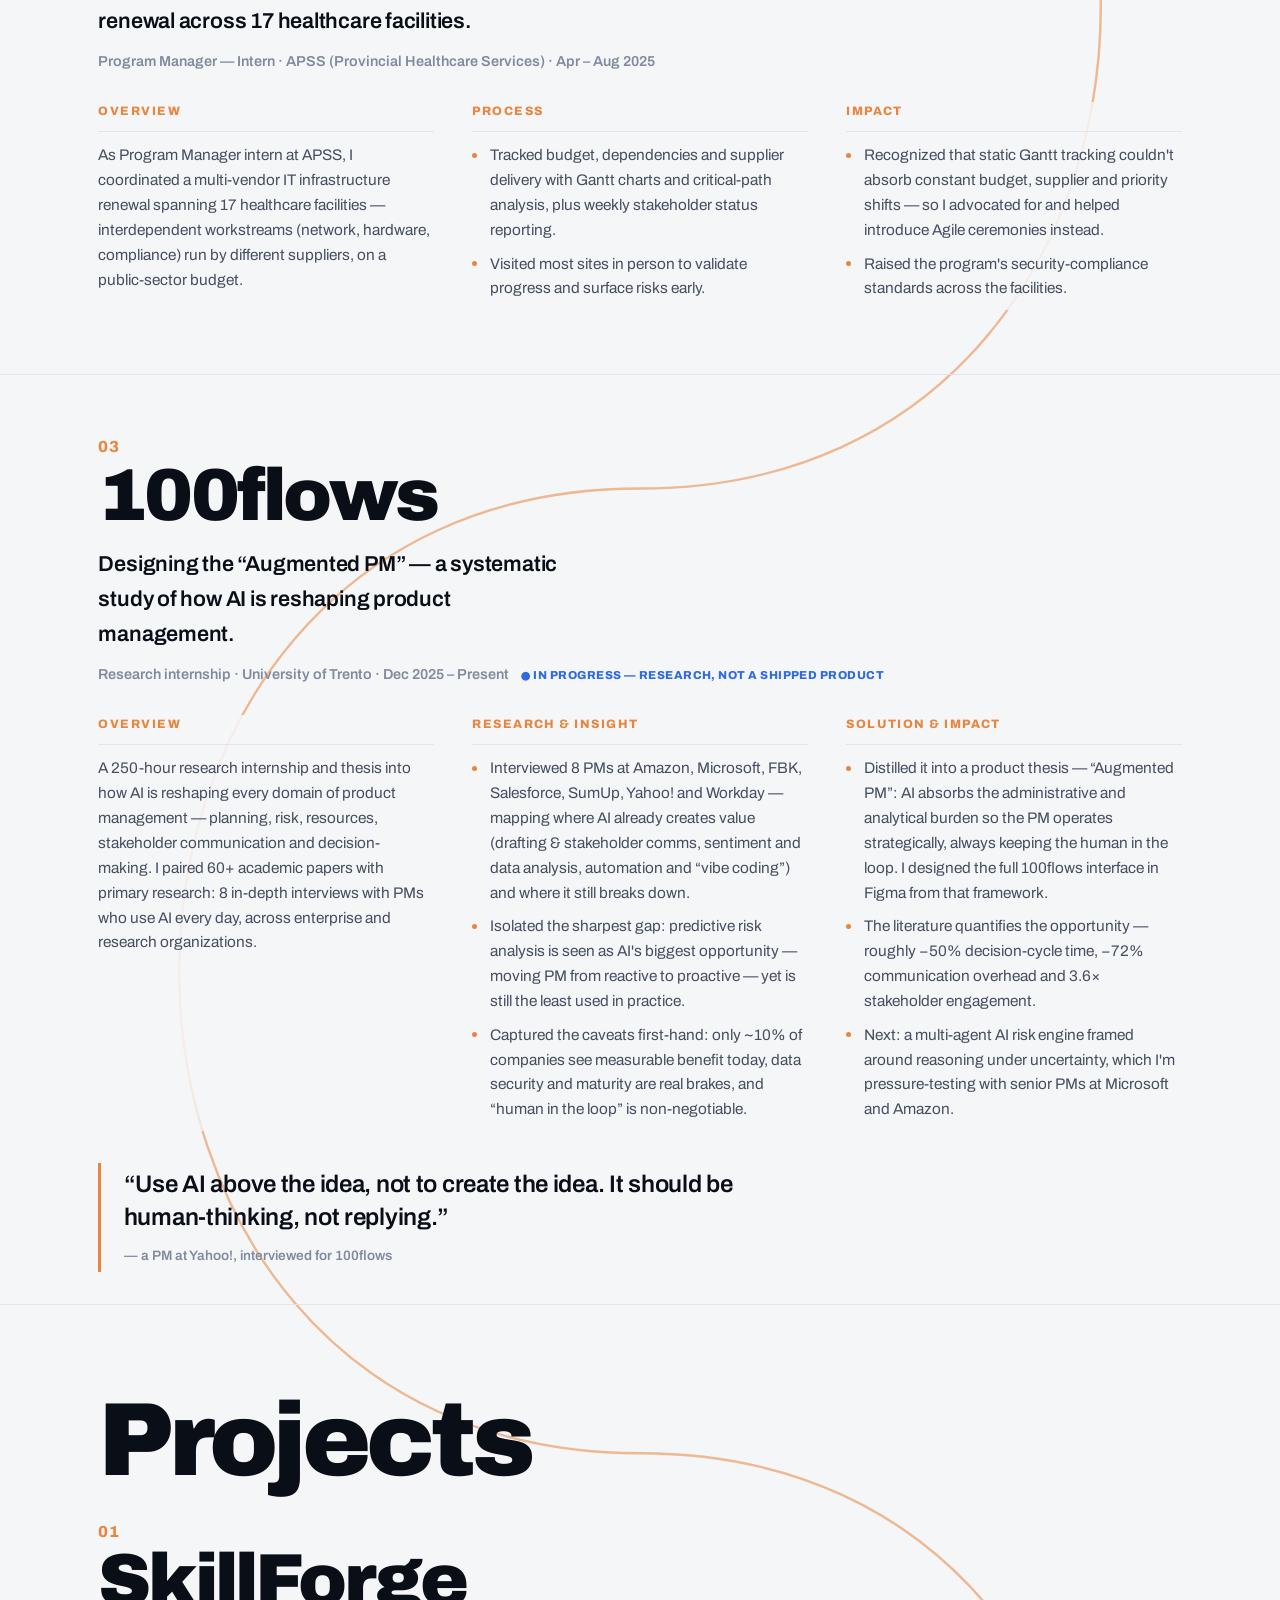
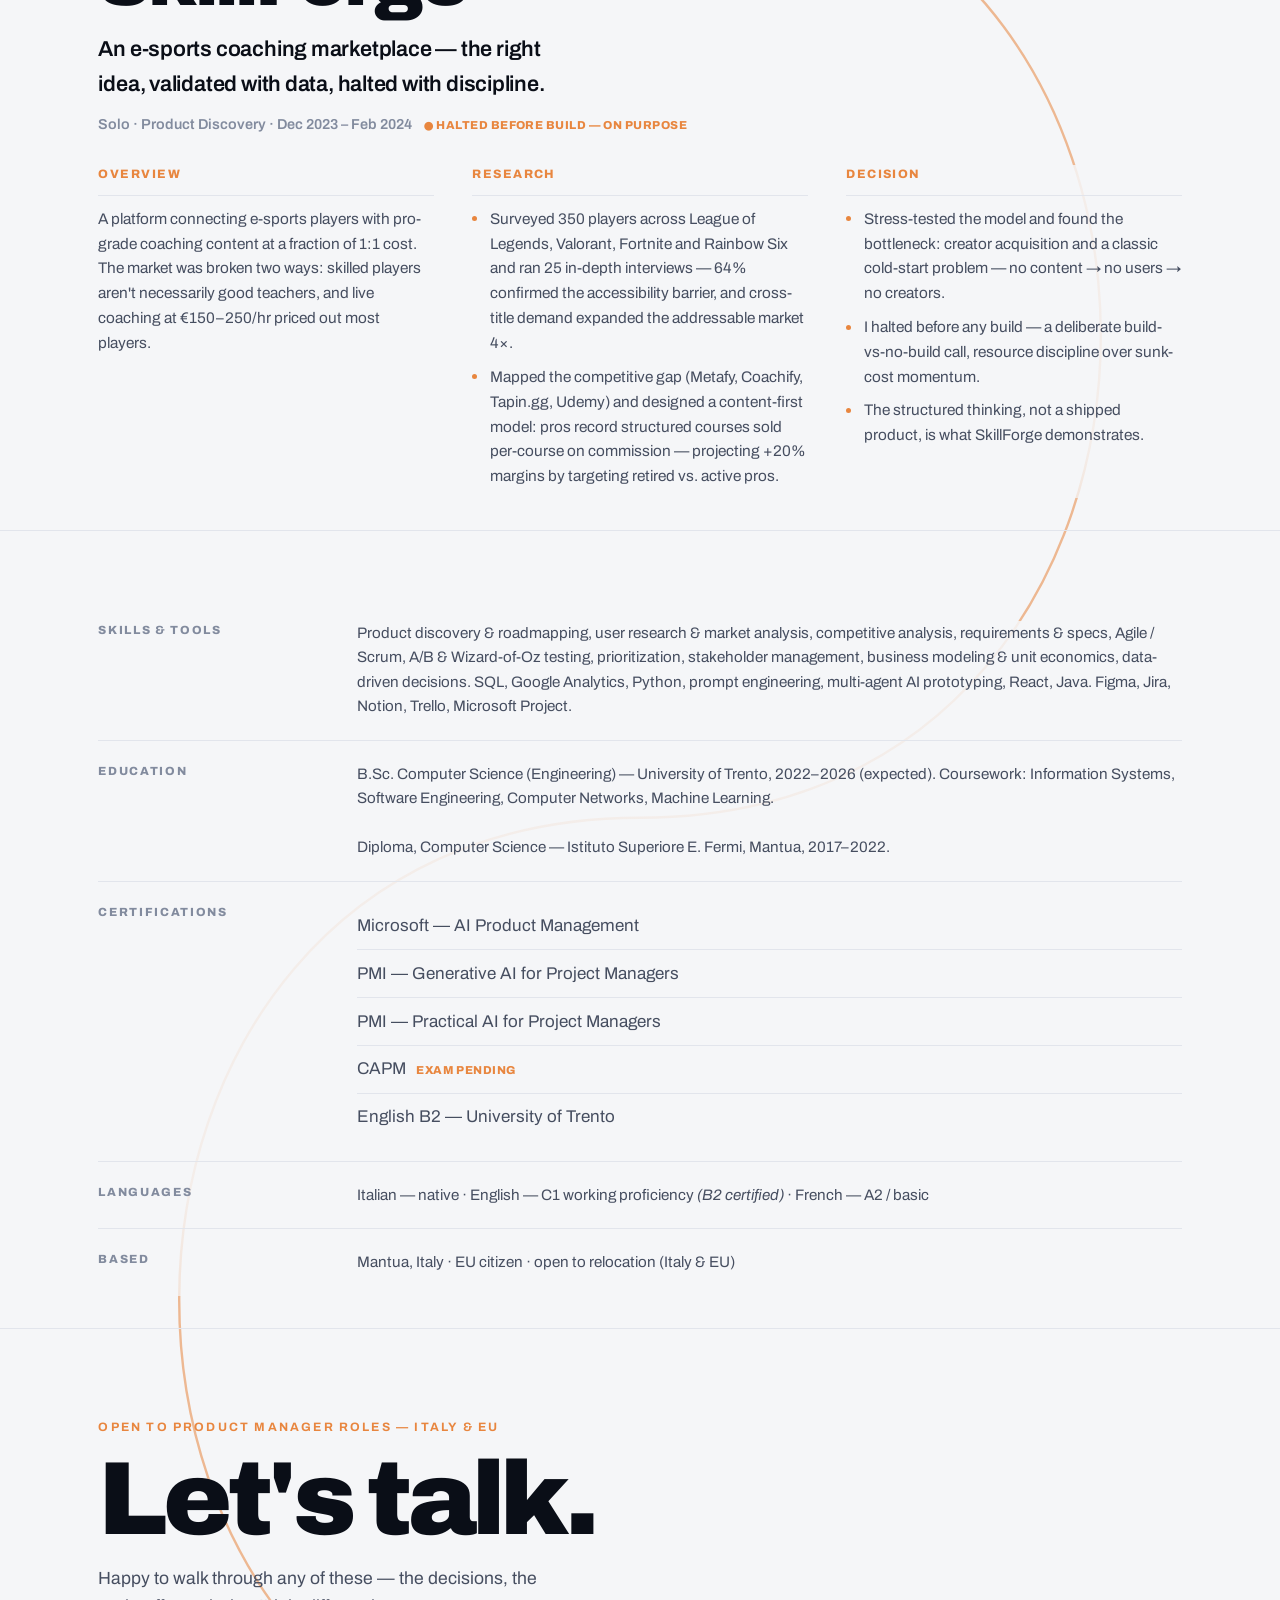
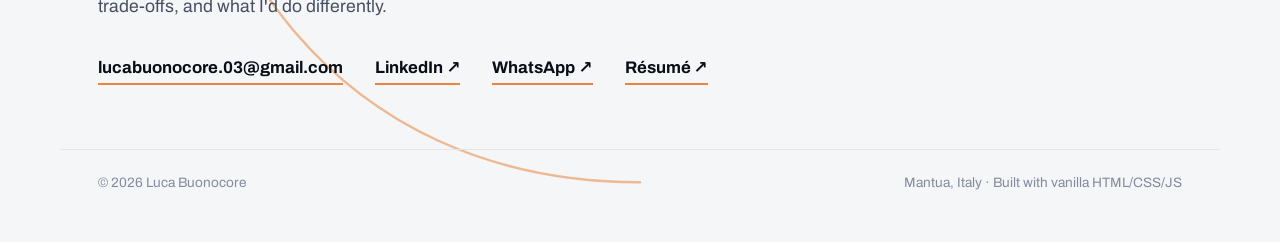
==== commit 0914ee6e: "Quick fix" ====
--- a/index.html
+++ b/index.html
@@ -7,7 +7,7 @@
 <link rel="preconnect" href="https://fonts.googleapis.com">
 <link rel="preconnect" href="https://fonts.gstatic.com" crossorigin>
 <link href="https://fonts.googleapis.com/css2?family=Archivo:wght@400;500;600;700;800;900&display=swap" rel="stylesheet"/>
-<link rel="stylesheet" type="text/css" href="style.css?v=4">
+<link rel="stylesheet" type="text/css" href="style.css?v=7">
 </head>
 <body>
 
@@ -25,6 +25,13 @@
     <span class="eyebrow">Product Manager — AI × Product</span>
     <h1 class="hero-title">Luca<br>Buonocore</h1>
     <p class="hero-sub">I turn user research into products that ship. A Computer&nbsp;Science foundation and 1.5+ years of hands-on 0→1 delivery — 850+ survey respondents, 33+ interviews and 3 ventures, and an MVP that earned a €100K conditional funding offer. I'm honest about what worked, what's still in progress, and what I chose to stop.</p>
+    <a class="view-cta" href="#experience">
+      <span>View projects</span>
+      <svg class="view-arrow" viewBox="0 0 34 42" fill="none" aria-hidden="true">
+        <path d="M17 3 C 8 14, 27 21, 17 34" stroke="currentColor" stroke-width="2.6" stroke-linecap="round"/>
+        <path d="M9.5 26 L17 35.5 L24.5 26" stroke="currentColor" stroke-width="2.6" stroke-linecap="round" stroke-linejoin="round"/>
+      </svg>
+    </a>
   </div>
 </header>
 
@@ -46,75 +53,11 @@
     <h2 class="mega reveal">Work<br>Experience</h2>
   </div>
 
-  <!-- 01 100flows -->
+  <!-- 01 GROOVE -->
   <article class="case reveal">
     <div class="wrap">
       <header class="case-head">
-        <div class="case-index"><span class="case-no">01</span><span class="case-name">100flows</span></div>
-        <p class="case-tag">Designing the “Augmented PM” — a systematic study of how AI is reshaping product management.</p>
-        <p class="case-meta">Research internship · University of Trento · Dec 2025 – Present <span class="flag flag-info">● In progress — research, not a shipped product</span></p>
-      </header>
-      <div class="case-cols">
-        <div class="case-block">
-          <h4>Overview</h4>
-          <p>A 250-hour research internship and thesis into how AI is reshaping every domain of product management — planning, risk, resources, stakeholder communication and decision-making. I grounded it in 60+ academic papers, 8 in-depth PM interviews, and a structured comparison of 10+ AI-powered PM platforms across 5 core domains.</p>
-        </div>
-        <div class="case-block">
-          <h4>Research &amp; insight</h4>
-          <ul>
-            <li>Interviewed 8 PMs at Amazon, Microsoft, FBK, Salesforce, SumUp, Yahoo! and Workday — mapping where AI already creates value (drafting, stakeholder comms, sentiment analysis, data querying, automation) and where it still breaks down.</li>
-            <li>Surfaced the concerns PMs actually raised: cost uncertainty, corporate data security, embryonic maturity, and “human in the loop” as non-negotiable.</li>
-            <li>Mapped AI's leverage across the 5 PM domains, from predictive scheduling to proactive risk detection.</li>
-          </ul>
-        </div>
-        <div class="case-block">
-          <h4>Solution &amp; impact</h4>
-          <ul>
-            <li>Distilled it into a product framework — “Augmented PM”: AI absorbs the administrative and analytical burden so the PM operates strategically. I designed the full 100flows interface in Figma from that thesis.</li>
-            <li>The literature quantifies the opportunity — roughly −50% decision-cycle time, −72% communication overhead and 3.6× stakeholder engagement.</li>
-            <li>Next: a multi-agent AI risk engine framed around reasoning under uncertainty, which I'm pressure-testing with senior PMs at Microsoft and Amazon.</li>
-          </ul>
-        </div>
-      </div>
-    </div>
-  </article>
-
-  <!-- 02 APSS -->
-  <article class="case case-text reveal">
-    <div class="wrap">
-      <header class="case-head">
-        <div class="case-index"><span class="case-no">02</span><span class="case-name">APSS</span></div>
-        <p class="case-tag">Coordinating a multi-vendor IT infrastructure renewal across 17 healthcare facilities.</p>
-        <p class="case-meta">Program Manager — Intern · APSS (Provincial Healthcare Services) · Apr – Aug 2025</p>
-      </header>
-      <div class="case-cols">
-        <div class="case-block">
-          <h4>Overview</h4>
-          <p>As Program Manager intern at APSS, I coordinated a multi-vendor IT infrastructure renewal spanning 17 healthcare facilities — interdependent workstreams (network, hardware, compliance) run by different suppliers, on a public-sector budget.</p>
-        </div>
-        <div class="case-block">
-          <h4>Process</h4>
-          <ul>
-            <li>Tracked budget, dependencies and supplier delivery with Gantt charts and critical-path analysis, plus weekly stakeholder status reporting.</li>
-            <li>Visited most sites in person to validate progress and surface risks early.</li>
-          </ul>
-        </div>
-        <div class="case-block">
-          <h4>Impact</h4>
-          <ul>
-            <li>Recognized that static Gantt tracking couldn't absorb constant budget, supplier and priority shifts — so I advocated for and helped introduce Agile ceremonies instead.</li>
-            <li>Raised the program's security-compliance standards across the facilities.</li>
-          </ul>
-        </div>
-      </div>
-    </div>
-  </article>
-
-  <!-- 03 GROOVE -->
-  <article class="case reveal">
-    <div class="wrap">
-      <header class="case-head">
-        <div class="case-index"><span class="case-no">03</span><span class="case-name">Groove</span></div>
+        <div class="case-index"><span class="case-no">01</span><span class="case-name">Groove</span></div>
         <p class="case-tag">An AI nightlife-discovery MVP — from concept to a €100K conditional offer.</p>
         <p class="case-meta">Co-Founder &amp; Head of Product · Feb 2024 – Feb 2025</p>
       </header>
@@ -173,6 +116,74 @@
       </div>
     </div>
   </article>
+
+  <!-- 02 APSS -->
+  <article class="case case-text reveal">
+    <div class="wrap">
+      <header class="case-head">
+        <div class="case-index"><span class="case-no">02</span><span class="case-name">APSS</span></div>
+        <p class="case-tag">Coordinating a multi-vendor IT infrastructure renewal across 17 healthcare facilities.</p>
+        <p class="case-meta">Program Manager — Intern · APSS (Provincial Healthcare Services) · Apr – Aug 2025</p>
+      </header>
+      <div class="case-cols">
+        <div class="case-block">
+          <h4>Overview</h4>
+          <p>As Program Manager intern at APSS, I coordinated a multi-vendor IT infrastructure renewal spanning 17 healthcare facilities — interdependent workstreams (network, hardware, compliance) run by different suppliers, on a public-sector budget.</p>
+        </div>
+        <div class="case-block">
+          <h4>Process</h4>
+          <ul>
+            <li>Tracked budget, dependencies and supplier delivery with Gantt charts and critical-path analysis, plus weekly stakeholder status reporting.</li>
+            <li>Visited most sites in person to validate progress and surface risks early.</li>
+          </ul>
+        </div>
+        <div class="case-block">
+          <h4>Impact</h4>
+          <ul>
+            <li>Recognized that static Gantt tracking couldn't absorb constant budget, supplier and priority shifts — so I advocated for and helped introduce Agile ceremonies instead.</li>
+            <li>Raised the program's security-compliance standards across the facilities.</li>
+          </ul>
+        </div>
+      </div>
+    </div>
+  </article>
+
+  <!-- 03 100flows -->
+  <article class="case case-text reveal">
+    <div class="wrap">
+      <header class="case-head">
+        <div class="case-index"><span class="case-no">03</span><span class="case-name">100flows</span></div>
+        <p class="case-tag">Designing the “Augmented PM” — a systematic study of how AI is reshaping product management.</p>
+        <p class="case-meta">Research internship · University of Trento · Dec 2025 – Present <span class="flag flag-info">● In progress — research, not a shipped product</span></p>
+      </header>
+      <div class="case-cols">
+        <div class="case-block">
+          <h4>Overview</h4>
+          <p>A 250-hour research internship and thesis into how AI is reshaping every domain of product management — planning, risk, resources, stakeholder communication and decision-making. I paired 60+ academic papers with primary research: 8 in-depth interviews with PMs who use AI every day, across enterprise and research organizations.</p>
+        </div>
+        <div class="case-block">
+          <h4>Research &amp; insight</h4>
+          <ul>
+            <li>Interviewed 8 PMs at Amazon, Microsoft, FBK, Salesforce, SumUp, Yahoo! and Workday — mapping where AI already creates value (drafting &amp; stakeholder comms, sentiment and data analysis, automation and “vibe coding”) and where it still breaks down.</li>
+            <li>Isolated the sharpest gap: predictive risk analysis is seen as AI's biggest opportunity — moving PM from reactive to proactive — yet is still the least used in practice.</li>
+            <li>Captured the caveats first-hand: only ~10% of companies see measurable benefit today, data security and maturity are real brakes, and “human in the loop” is non-negotiable.</li>
+          </ul>
+        </div>
+        <div class="case-block">
+          <h4>Solution &amp; impact</h4>
+          <ul>
+            <li>Distilled it into a product thesis — “Augmented PM”: AI absorbs the administrative and analytical burden so the PM operates strategically, always keeping the human in the loop. I designed the full 100flows interface in Figma from that framework.</li>
+            <li>The literature quantifies the opportunity — roughly −50% decision-cycle time, −72% communication overhead and 3.6× stakeholder engagement.</li>
+            <li>Next: a multi-agent AI risk engine framed around reasoning under uncertainty, which I'm pressure-testing with senior PMs at Microsoft and Amazon.</li>
+          </ul>
+        </div>
+      </div>
+      <blockquote class="case-quote">
+        <p>“Use AI above the idea, not to create the idea. It should be human-thinking, not replying.”</p>
+        <cite>— a PM at Yahoo!, interviewed for 100flows</cite>
+      </blockquote>
+    </div>
+  </article>
 </section>
 
 <!-- PROJECTS -->
@@ -267,6 +278,6 @@
   </div>
 </section>
 
-<script src="script.js?v=5"></script>
+<script src="script.js?v=7"></script>
 </body>
 </html>
--- a/style.css
+++ b/style.css
@@ -182,13 +182,29 @@
 .hero .eyebrow{animation:fadeUp .7s .05s both;}
 .hero-title{animation:fadeUp .85s .12s both;}
 .hero-sub{animation:fadeUp .85s .26s both;}
+.hero .view-cta{animation:fadeUp .85s .40s both;}
 .gallery .slide{transition:transform .3s ease, box-shadow .3s ease;}
 .gallery .slide:hover{transform:translateY(-8px);box-shadow:0 38px 64px -30px rgba(11,17,32,.42);}
 .case-link .arw,.case-link span{transition:transform .15s ease;}
+
+/* view-projects CTA (alternative curved arrow) */
+.view-cta{display:inline-flex;align-items:center;gap:.55rem;margin-top:2.4rem;
+  font-family:var(--font);font-weight:800;font-size:1.15rem;letter-spacing:-.01em;color:var(--ink);
+  transition:color .2s ease;}
+.view-cta:hover{color:var(--peach);}
+.view-arrow{width:30px;height:auto;color:var(--peach);animation:bob 1.9s ease-in-out infinite;}
+@keyframes bob{0%,100%{transform:translateY(0);}50%{transform:translateY(6px);}}
+
+/* case-study pull-quote */
+.case-quote{margin:2rem 0 0;padding:.3rem 0 .3rem 1.4rem;border-left:3px solid var(--peach);max-width:72ch;}
+.case-quote p{margin:0;font-size:clamp(1.2rem,2vw,1.5rem);font-weight:600;letter-spacing:-.012em;line-height:1.38;color:var(--ink);}
+.case-quote cite{display:block;margin-top:.7rem;font-style:normal;font-weight:600;font-size:.85rem;color:var(--ink-3);}
+
 @media (prefers-reduced-motion:reduce){
-  .hero .eyebrow,.hero-title,.hero-sub{animation:none;}
+  .hero .eyebrow,.hero-title,.hero-sub,.hero .view-cta{animation:none;}
   .gallery .slide{transition:none;}
   .gallery .slide:hover{transform:none;}
+  .view-arrow{animation:none;}
 }
 
 /* ---------- REVEAL ---------- */
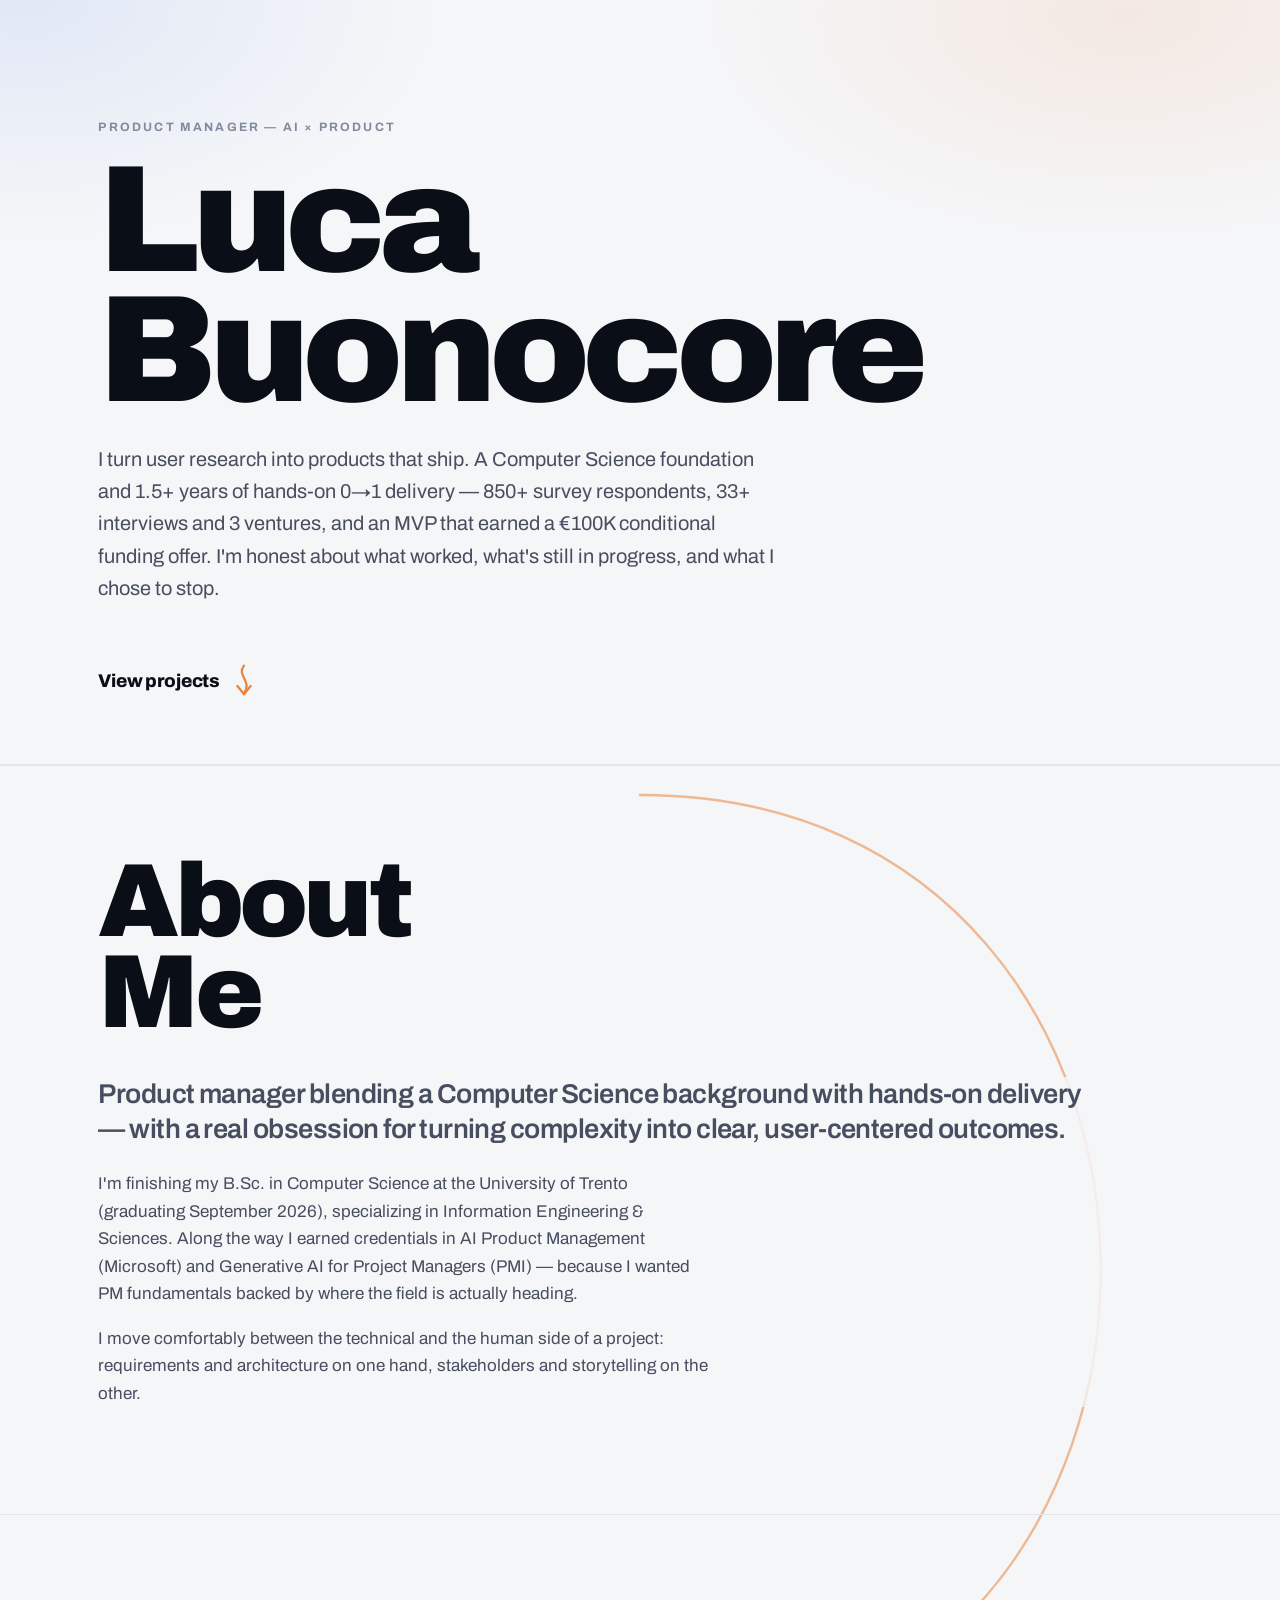
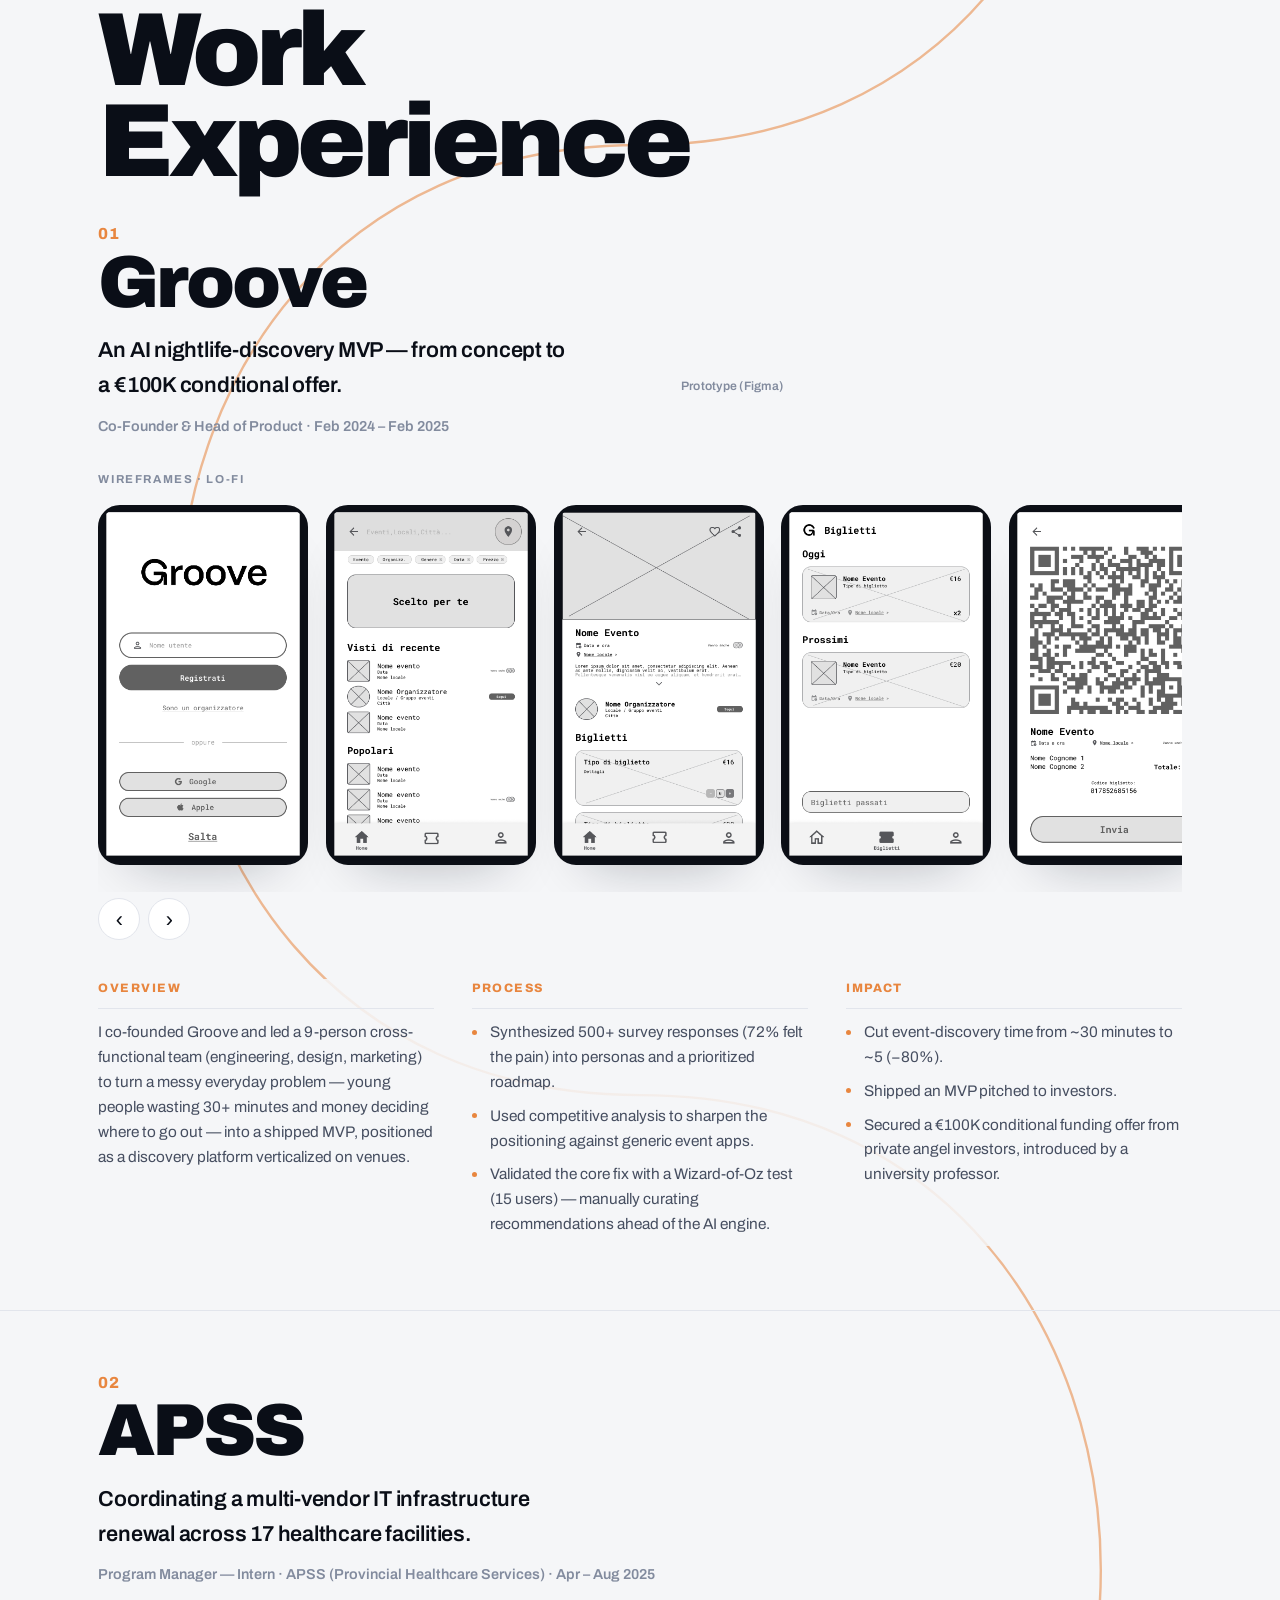
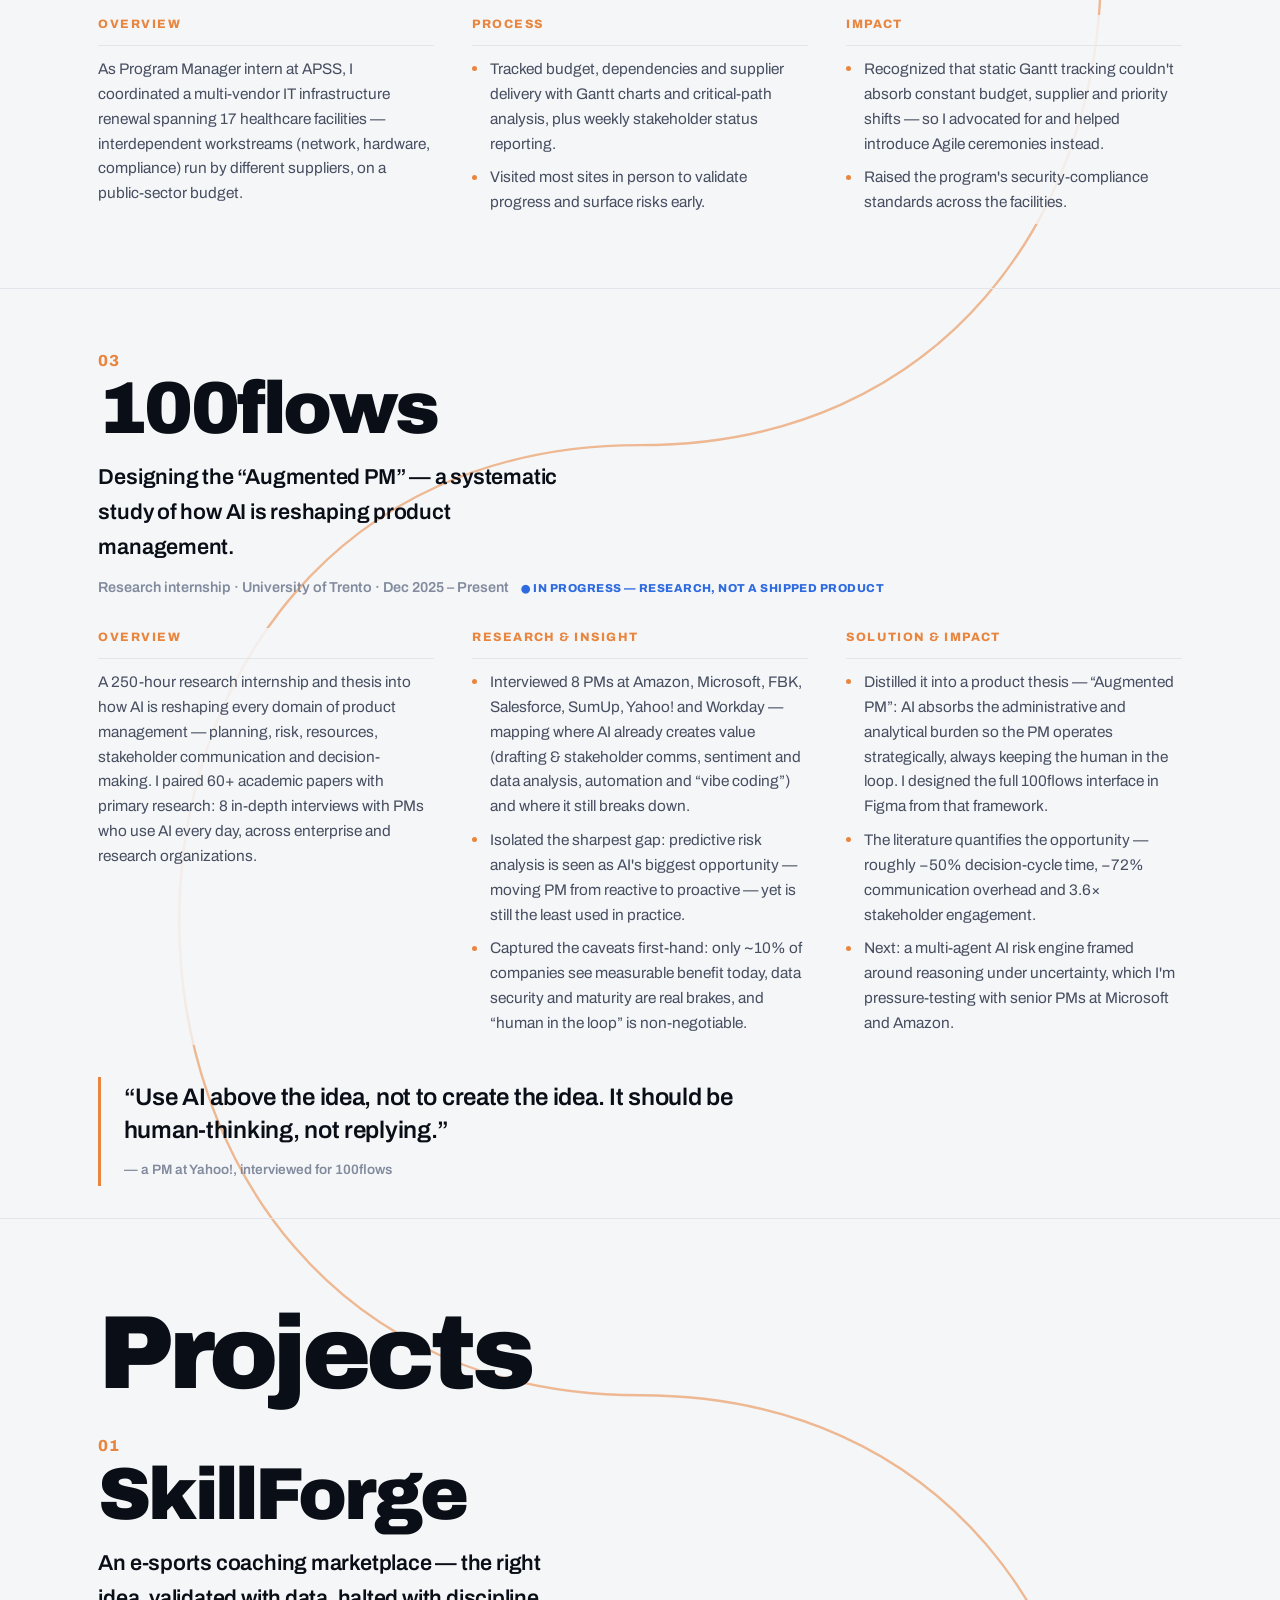
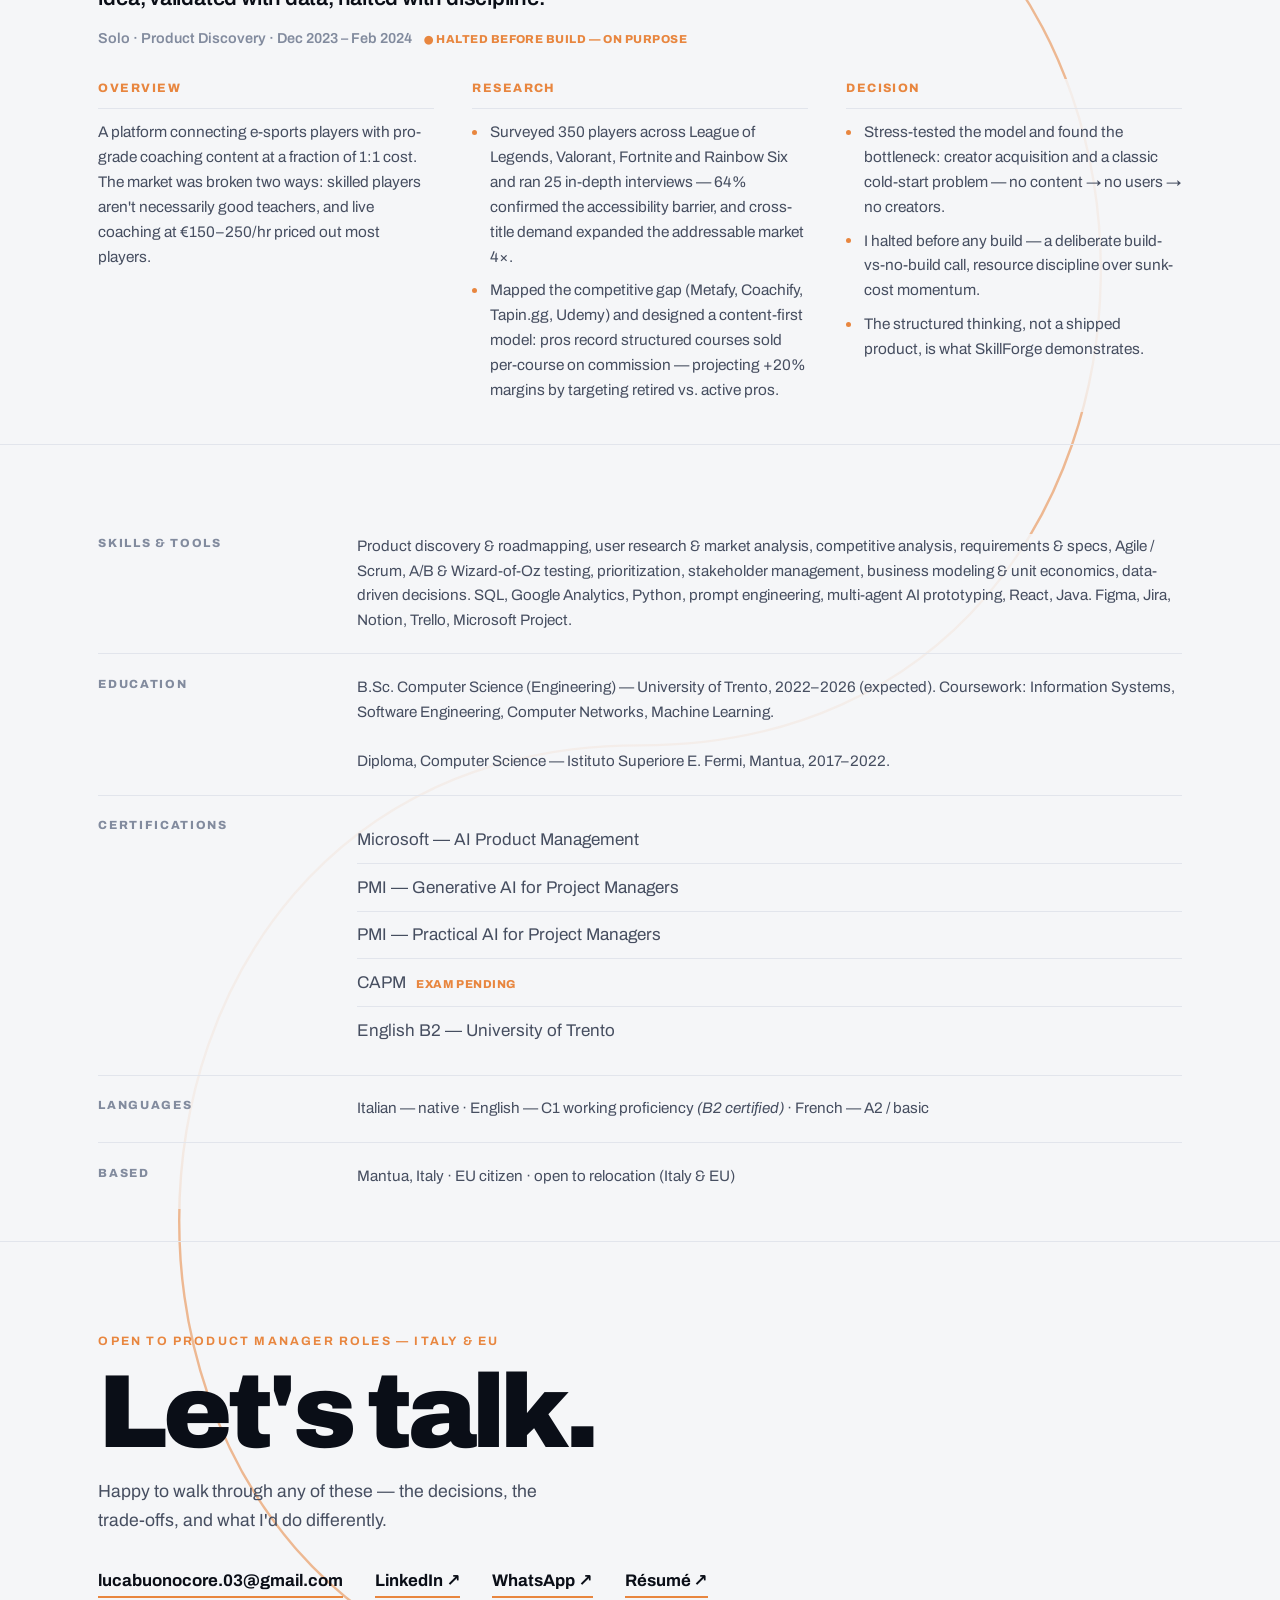
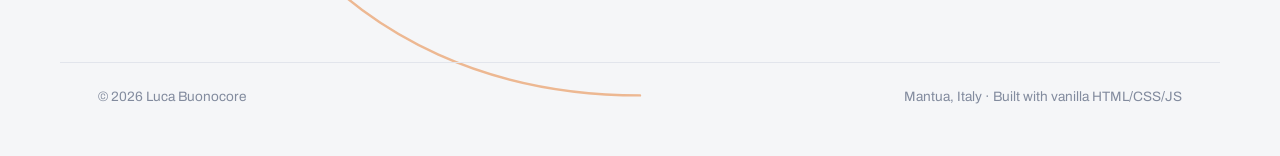
==== commit c509a544: "Animation added" ====
--- a/index.html
+++ b/index.html
@@ -7,7 +7,7 @@
 <link rel="preconnect" href="https://fonts.googleapis.com">
 <link rel="preconnect" href="https://fonts.gstatic.com" crossorigin>
 <link href="https://fonts.googleapis.com/css2?family=Archivo:wght@400;500;600;700;800;900&display=swap" rel="stylesheet"/>
-<link rel="stylesheet" type="text/css" href="style.css?v=7">
+<link rel="stylesheet" type="text/css" href="style.css?v=12">
 </head>
 <body>
 
@@ -56,34 +56,32 @@
   <!-- 01 GROOVE -->
   <article class="case reveal">
     <div class="wrap">
-      <header class="case-head">
-        <div class="case-index"><span class="case-no">01</span><span class="case-name">Groove</span></div>
-        <p class="case-tag">An AI nightlife-discovery MVP — from concept to a €100K conditional offer.</p>
-        <p class="case-meta">Co-Founder &amp; Head of Product · Feb 2024 – Feb 2025</p>
-      </header>
-
-      <div class="gallery" id="grooveGallery" data-active="hi">
-        <div class="gallery-tabs">
-          <button type="button" class="gtab is-active" data-fi="hi">Hi-Fi</button>
-          <button type="button" class="gtab" data-fi="lo">Lo-Fi</button>
-        </div>
+      <div class="groove-top">
+        <header class="case-head">
+          <div class="case-index"><span class="case-no">01</span><span class="case-name">Groove</span></div>
+          <p class="case-tag">An AI nightlife-discovery MVP — from concept to a €100K conditional offer.</p>
+          <p class="case-meta">Co-Founder &amp; Head of Product · Feb 2024 – Feb 2025</p>
+        </header>
+        <figure class="case-video">
+          <video src="img/groove/Animation.mp4" autoplay muted loop playsinline preload="metadata" aria-label="Groove prototype walkthrough"></video>
+          <figcaption>Prototype (Figma)</figcaption>
+        </figure>
+      </div>
+
+      <div class="gallery" id="grooveGallery">
+        <p class="gallery-label">Wireframes · Lo-Fi</p>
         <div class="gallery-viewport">
           <div class="gallery-track">
-            <figure class="phone slide" data-fi="hi"><img loading="lazy" src="img/groove/Home.png" alt="Groove — home"/></figure>
-            <figure class="phone slide" data-fi="hi"><img loading="lazy" src="img/groove/Home2.png" alt="Groove — feed"/></figure>
-            <figure class="phone slide" data-fi="hi"><img loading="lazy" src="img/groove/Home3.png" alt="Groove — friends feed"/></figure>
-            <figure class="phone slide" data-fi="hi"><img loading="lazy" src="img/groove/Evento.png" alt="Groove — event"/></figure>
-            <figure class="phone slide" data-fi="hi"><img loading="lazy" src="img/groove/Evento-2.png" alt="Groove — event tickets"/></figure>
-            <figure class="phone slide" data-fi="lo"><img loading="lazy" src="img/groove/Homepage%20-%20Search.png" alt="Groove — search (wireframe)"/></figure>
-            <figure class="phone slide" data-fi="lo"><img loading="lazy" src="img/groove/Mappa.png" alt="Groove — map (wireframe)"/></figure>
-            <figure class="phone slide" data-fi="lo"><img loading="lazy" src="img/groove/Locale.png" alt="Groove — venue (wireframe)"/></figure>
-            <figure class="phone slide" data-fi="lo"><img loading="lazy" src="img/groove/Gruppo%20Eventi.png" alt="Groove — event group (wireframe)"/></figure>
-            <figure class="phone slide" data-fi="lo"><img loading="lazy" src="img/groove/Biglietti.png" alt="Groove — tickets (wireframe)"/></figure>
-            <figure class="phone slide" data-fi="lo"><img loading="lazy" src="img/groove/Vista%20Biglietto.png" alt="Groove — ticket view (wireframe)"/></figure>
-            <figure class="phone slide" data-fi="lo"><img loading="lazy" src="img/groove/Scan.png" alt="Groove — ticket scan (wireframe)"/></figure>
-            <figure class="phone slide" data-fi="lo"><img loading="lazy" src="img/groove/Profilo.png" alt="Groove — profile (wireframe)"/></figure>
-            <figure class="phone slide" data-fi="lo"><img loading="lazy" src="img/groove/Sign-up.png" alt="Groove — sign up (wireframe)"/></figure>
-            <figure class="phone slide" data-fi="lo"><img loading="lazy" src="img/groove/Evento_LoFi.png" alt="Groove — event (wireframe)"/></figure>
+            <figure class="phone slide"><img loading="lazy" src="img/groove/Sign-up.png" alt="Groove — login / sign up"/></figure>
+            <figure class="phone slide"><img loading="lazy" src="img/groove/Homepage%20-%20Search.png" alt="Groove — home"/></figure>
+            <figure class="phone slide"><img loading="lazy" src="img/groove/Evento_LoFi.png" alt="Groove — event page"/></figure>
+            <figure class="phone slide"><img loading="lazy" src="img/groove/Biglietti.png" alt="Groove — tickets"/></figure>
+            <figure class="phone slide"><img loading="lazy" src="img/groove/Vista%20Biglietto.png" alt="Groove — ticket with QR code"/></figure>
+            <figure class="phone slide"><img loading="lazy" src="img/groove/Scan.png" alt="Groove — QR scan at entry"/></figure>
+            <figure class="phone slide"><img loading="lazy" src="img/groove/Mappa.png" alt="Groove — map"/></figure>
+            <figure class="phone slide"><img loading="lazy" src="img/groove/Locale.png" alt="Groove — venue"/></figure>
+            <figure class="phone slide"><img loading="lazy" src="img/groove/Gruppo%20Eventi.png" alt="Groove — event group"/></figure>
+            <figure class="phone slide"><img loading="lazy" src="img/groove/Profilo.png" alt="Groove — profile"/></figure>
           </div>
         </div>
         <div class="gallery-nav">
@@ -278,6 +276,6 @@
   </div>
 </section>
 
-<script src="script.js?v=7"></script>
+<script src="script.js?v=8"></script>
 </body>
 </html>
--- a/style.css
+++ b/style.css
@@ -88,6 +88,19 @@
 .case{padding-block:clamp(2.4rem,5vw,4rem);border-top:1px solid var(--line);}
 .case:first-of-type{border-top:0;padding-top:0;}
 .case-head{margin-bottom:1.8rem;}
+
+/* Groove prototype video (phone frame is baked in → clip the black square corners) */
+.groove-top{display:flex;align-items:center;gap:clamp(1.5rem,4vw,3.5rem);}
+.groove-top .case-head{margin-bottom:0;flex:0 1 auto;min-width:0;}
+.case-video{margin:0;flex:0 0 auto;width:clamp(150px,19vw,205px);display:flex;flex-direction:column;gap:.5rem;}
+.case-video video{width:100%;height:auto;display:block;border-radius:16% / 7.6%;}
+.case-video figcaption{font-size:.76rem;font-weight:600;letter-spacing:.02em;color:var(--ink-3);text-align:center;}
+@media (max-width:720px){
+  .groove-top{flex-direction:column;align-items:flex-start;gap:1.4rem;}
+  .case-video{width:clamp(170px,52vw,230px);}
+}
+.gallery-label{font-family:var(--font);font-weight:700;text-transform:uppercase;letter-spacing:.14em;
+  font-size:.72rem;color:var(--ink-3);margin:0 0 1rem;}
 
 /* Groove gallery / slider */
 .gallery{margin:2rem 0 2.4rem;}
@@ -103,7 +116,7 @@
 .gallery-viewport::-webkit-scrollbar-track{background:transparent;}
 .gallery-track{display:flex;gap:clamp(.7rem,1.5vw,1.1rem);width:max-content;}
 .gallery .slide{flex:0 0 auto;scroll-snap-align:start;margin:0;width:clamp(165px,21vw,210px);
-  border-radius:34px;overflow:hidden;border:8px solid #0c0f16;background:#0c0f16;
+  border-radius:22px;overflow:hidden;border:3px solid #0c0f16;background:#0c0f16;
   box-shadow:0 30px 55px -34px rgba(11,17,32,.30);}
 .gallery .slide img{width:100%;height:100%;object-fit:cover;object-position:top center;display:block;}
 .gallery[data-active="hi"] .slide[data-fi="lo"]{display:none;}
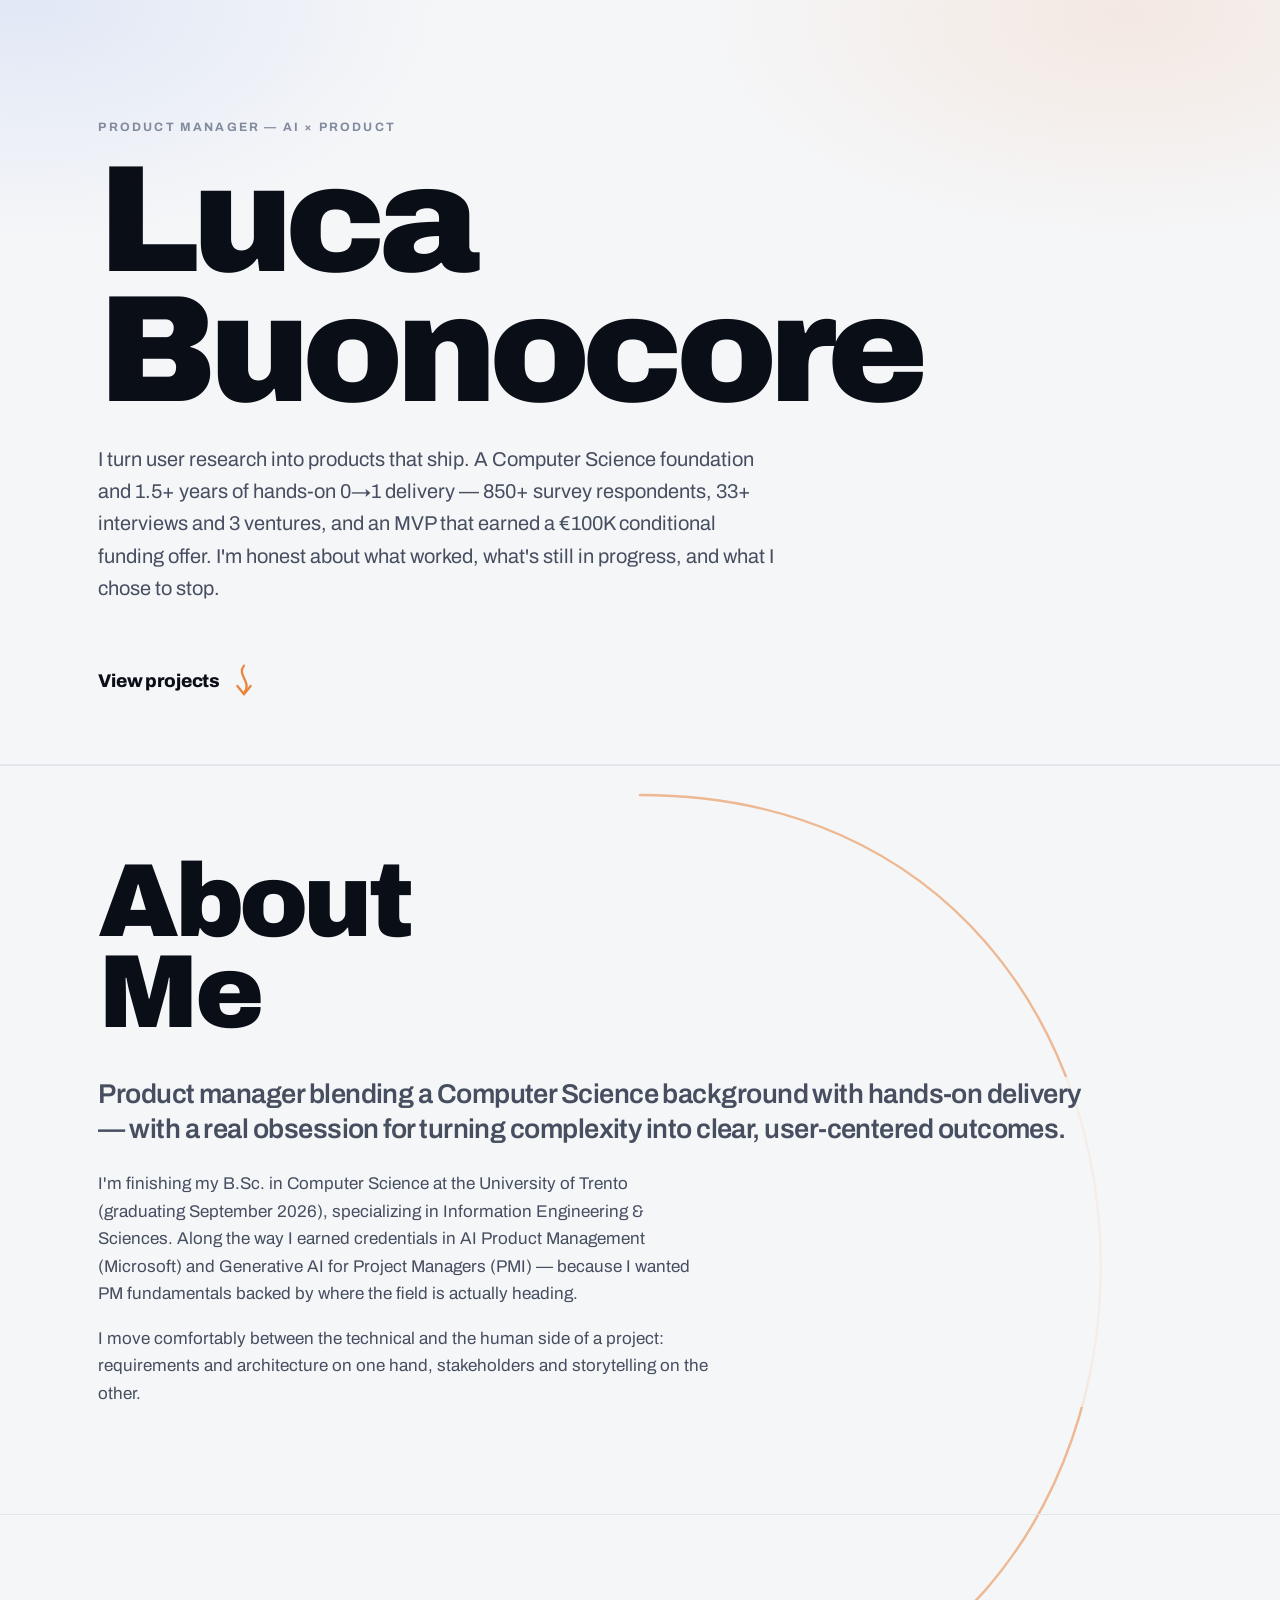
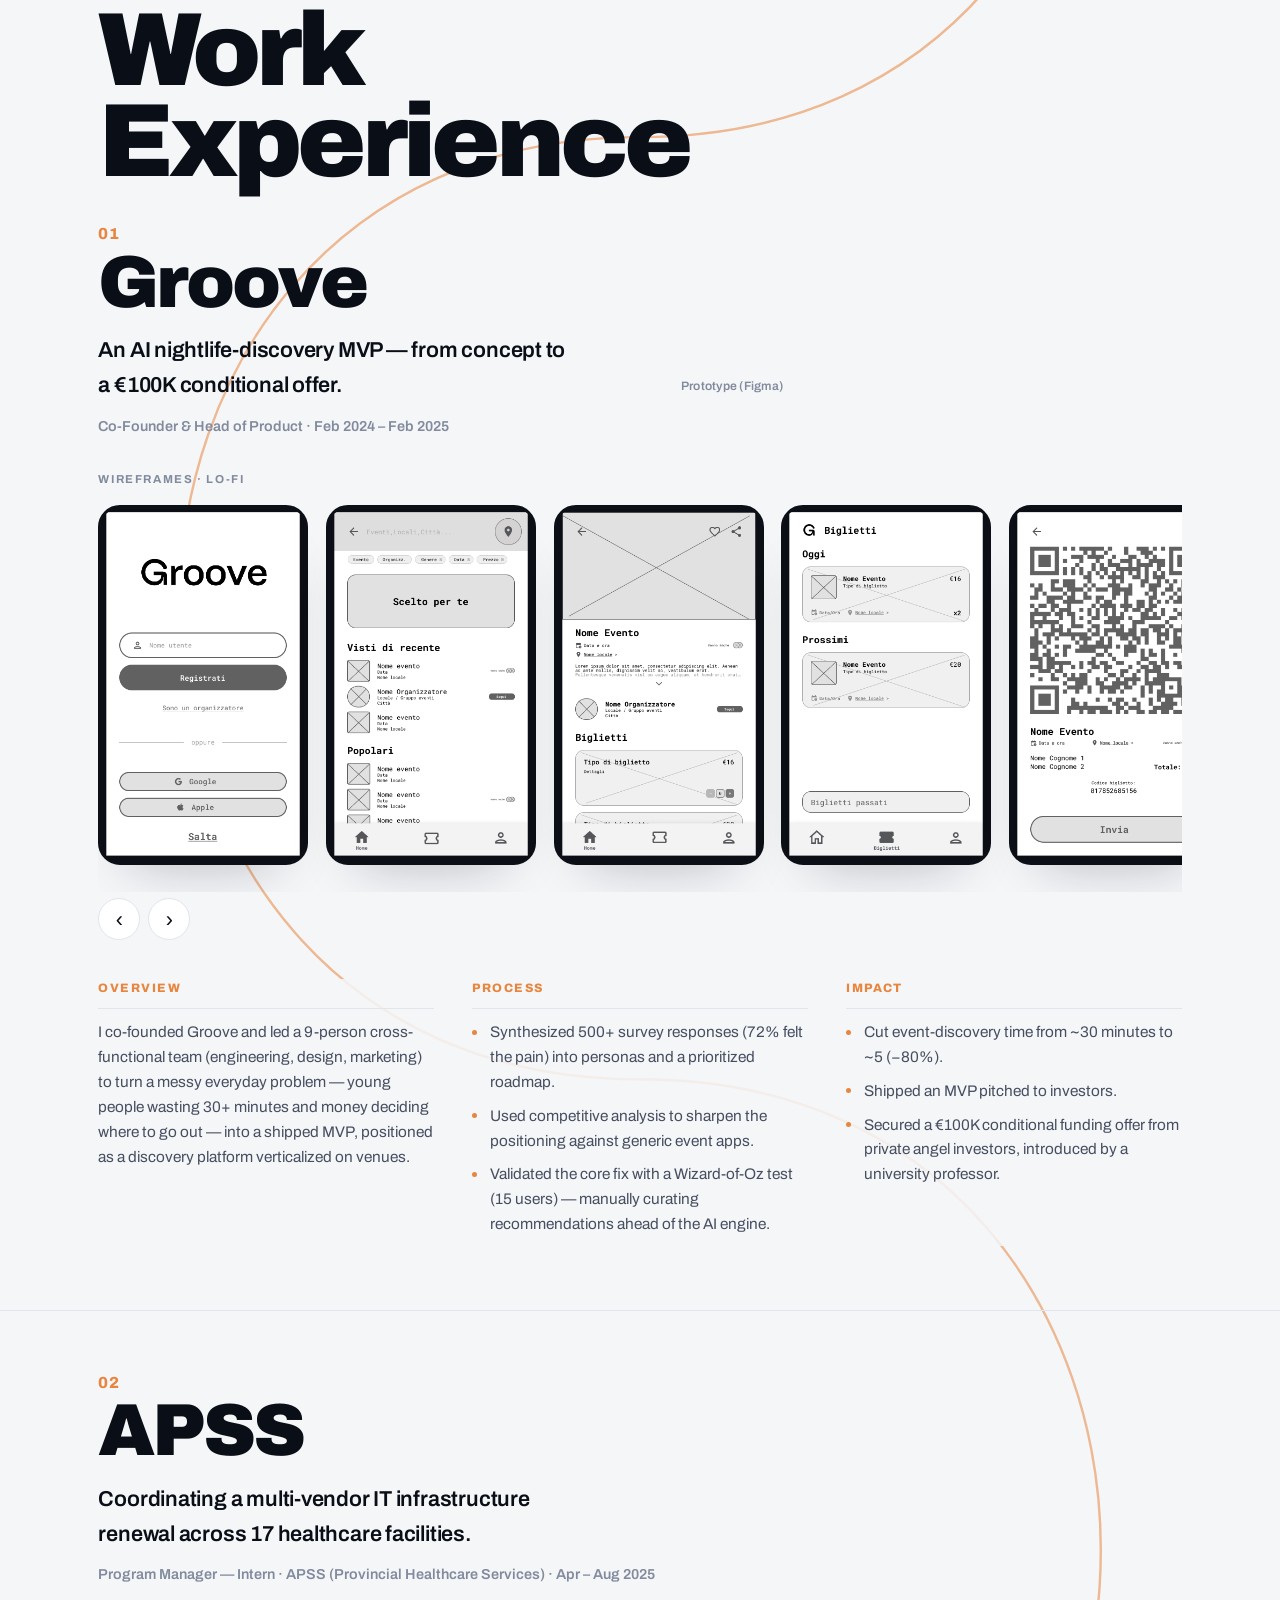
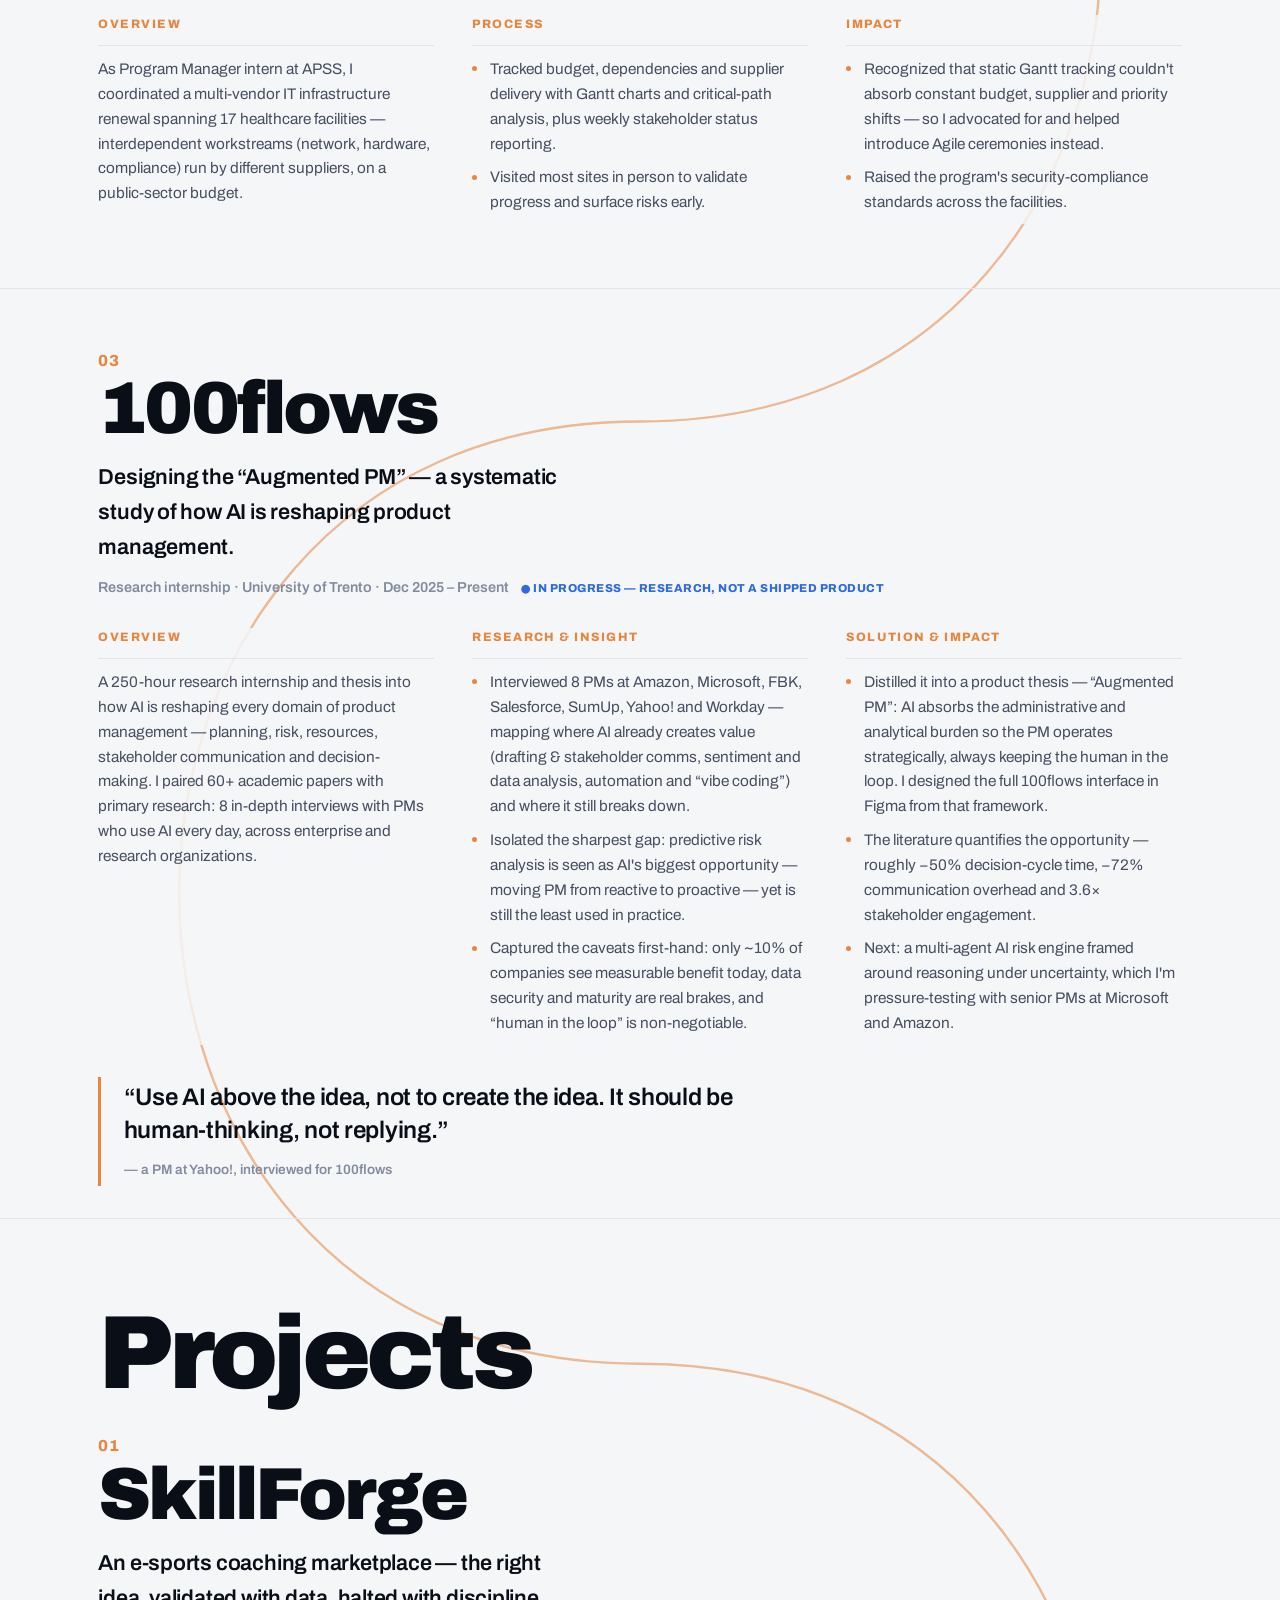
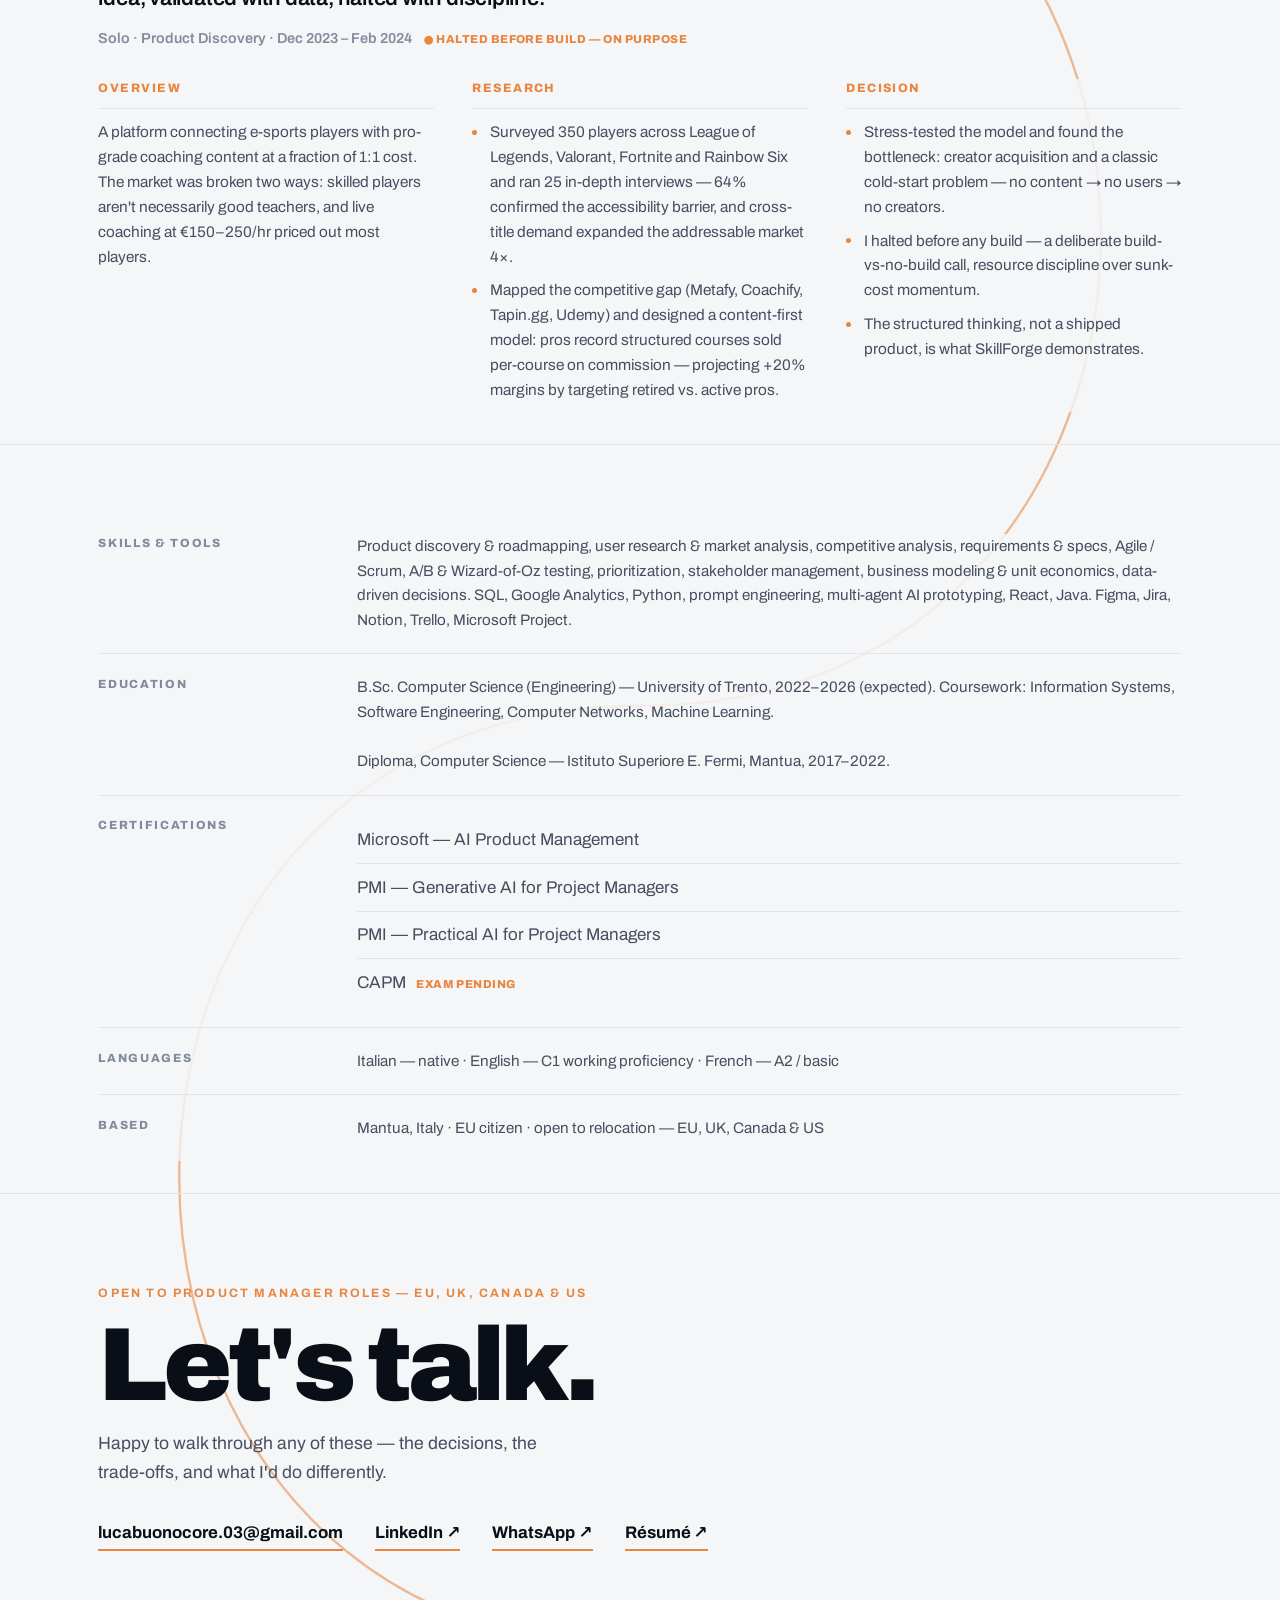
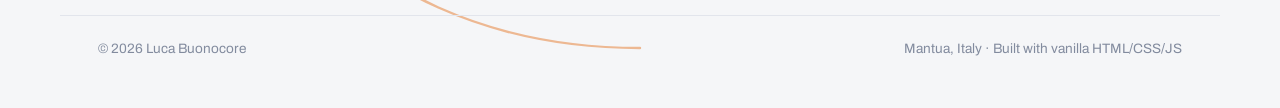
==== commit 00cc2a1f: "Update English level to C1 and broaden relocation availability - Remove the B2 certification entry a" ====
--- a/index.html
+++ b/index.html
@@ -242,16 +242,15 @@
           <li>PMI — Generative AI for Project Managers</li>
           <li>PMI — Practical AI for Project Managers</li>
           <li>CAPM <span class="flag flag-warm">exam pending</span></li>
-          <li>English B2 — University of Trento</li>
         </ul>
       </div>
       <div class="detail">
         <h3 class="block-title">Languages</h3>
-        <p class="block-body">Italian — native · English — C1 working proficiency <em>(B2 certified)</em> · French — A2 / basic</p>
+        <p class="block-body">Italian — native · English — C1 working proficiency · French — A2 / basic</p>
       </div>
       <div class="detail">
         <h3 class="block-title">Based</h3>
-        <p class="block-body">Mantua, Italy · EU citizen · open to relocation (Italy &amp; EU)</p>
+        <p class="block-body">Mantua, Italy · EU citizen · open to relocation — EU, UK, Canada &amp; US</p>
       </div>
     </div>
   </div>
@@ -260,7 +259,7 @@
 <!-- CONTACT -->
 <section class="sec sec-contact" id="contact">
   <div class="wrap">
-    <span class="eyebrow eyebrow-peach reveal">Open to Product Manager roles — Italy &amp; EU</span>
+    <span class="eyebrow eyebrow-peach reveal">Open to Product Manager roles — EU, UK, Canada &amp; US</span>
     <h2 class="mega reveal">Let's talk.</h2>
     <p class="contact-sub reveal">Happy to walk through any of these — the decisions, the trade-offs, and what I'd do differently.</p>
     <div class="contact-links reveal">
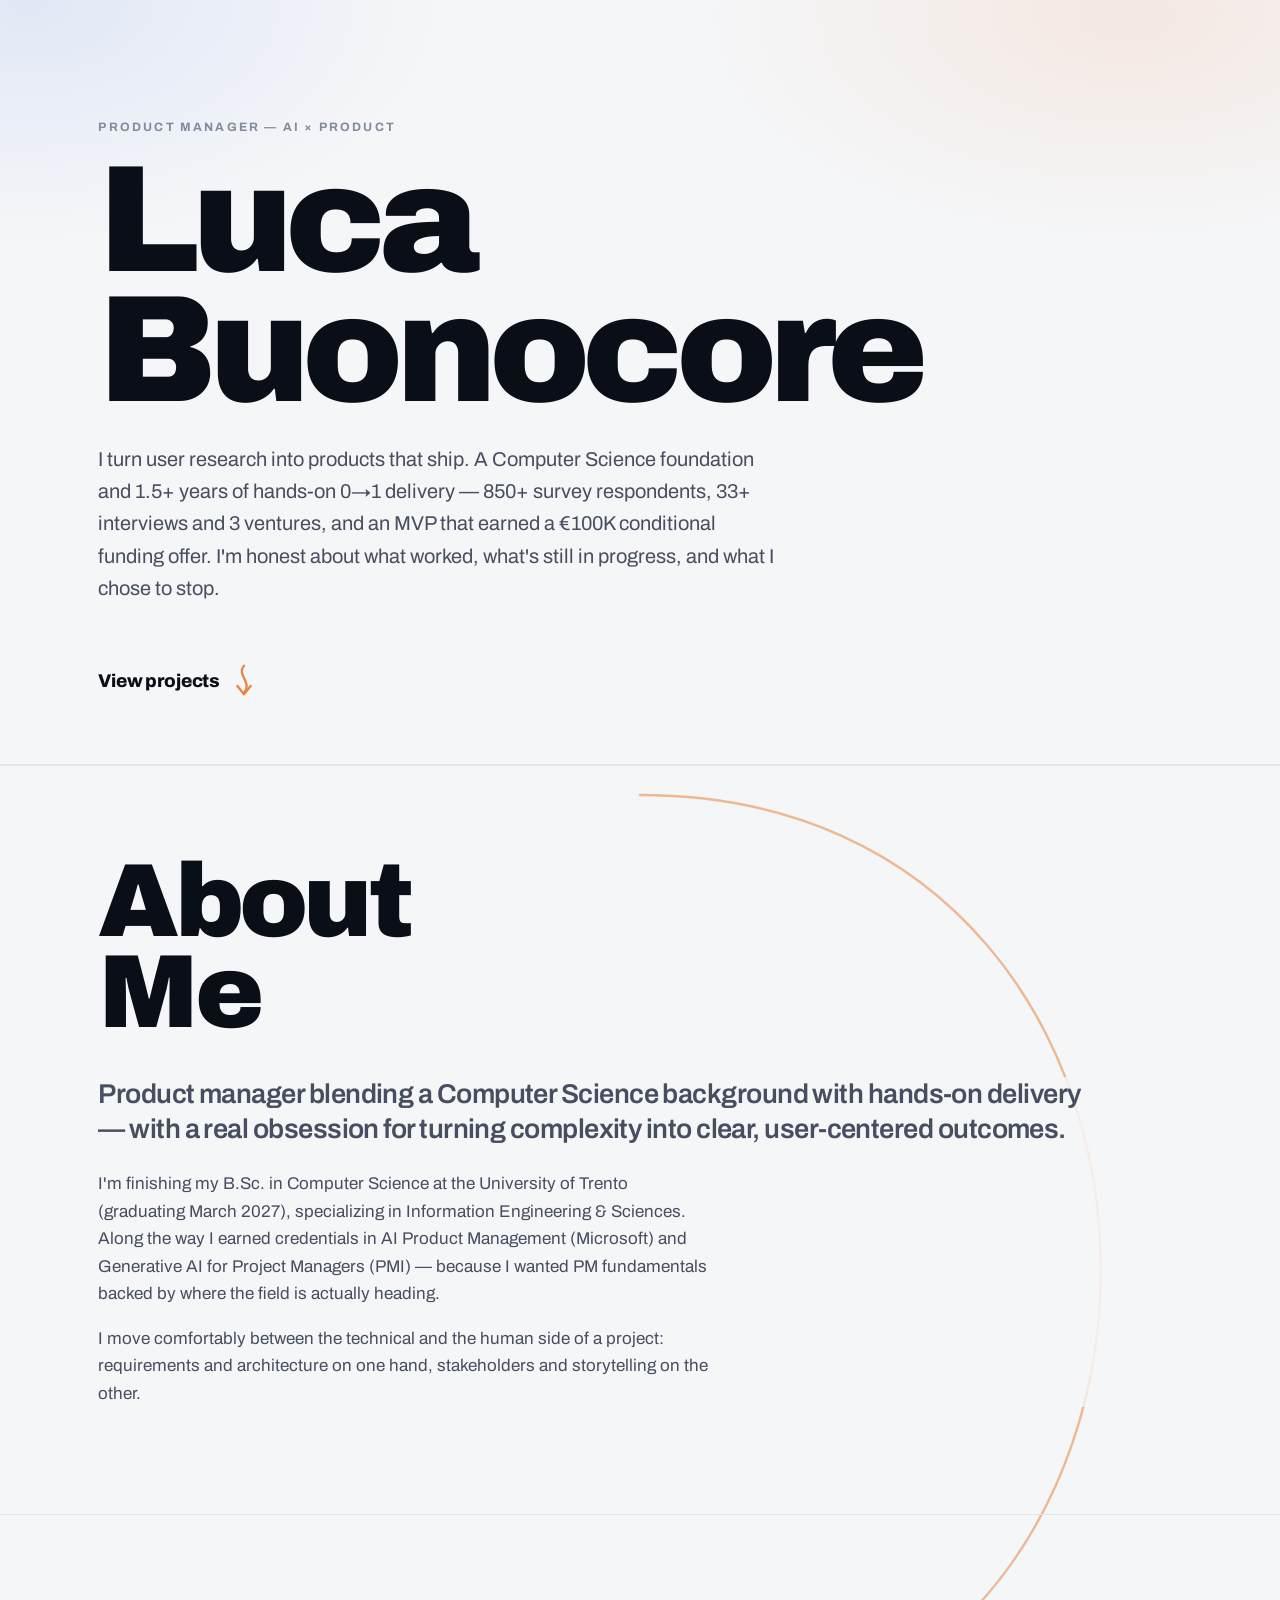
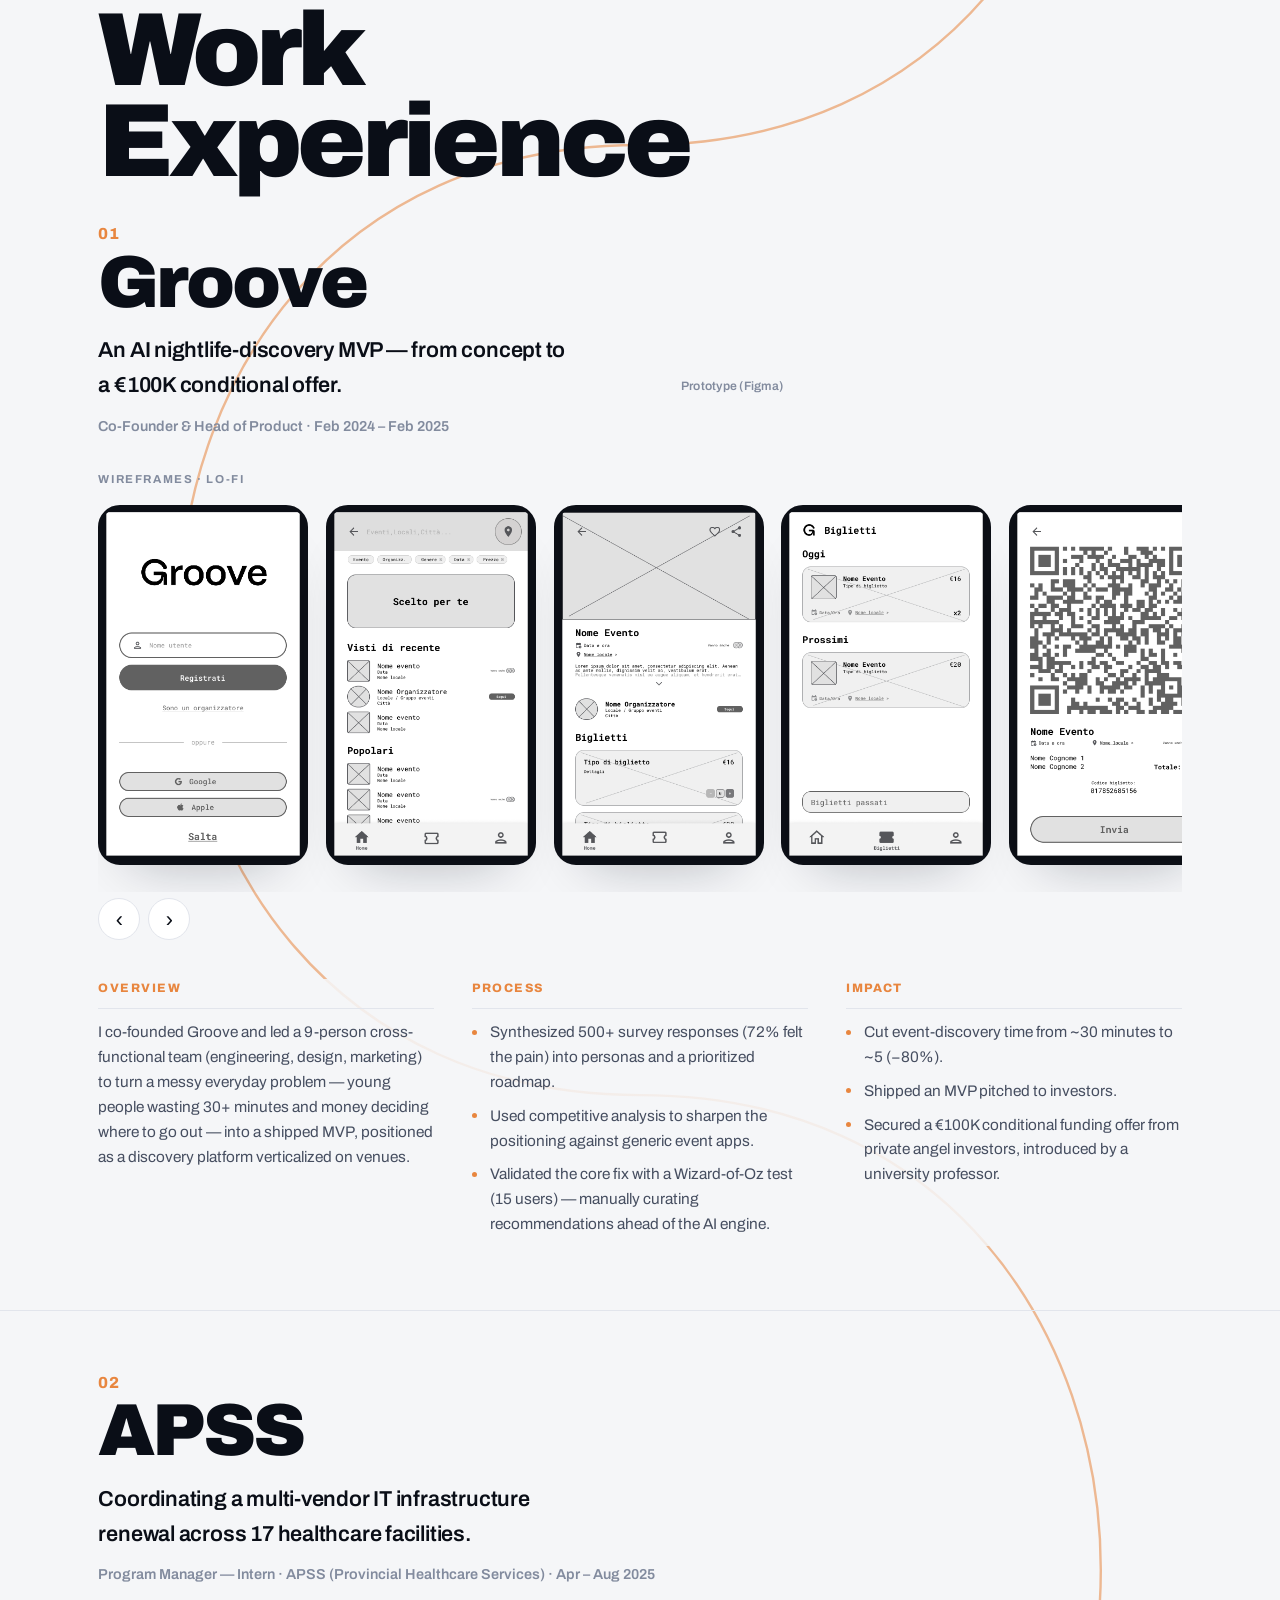
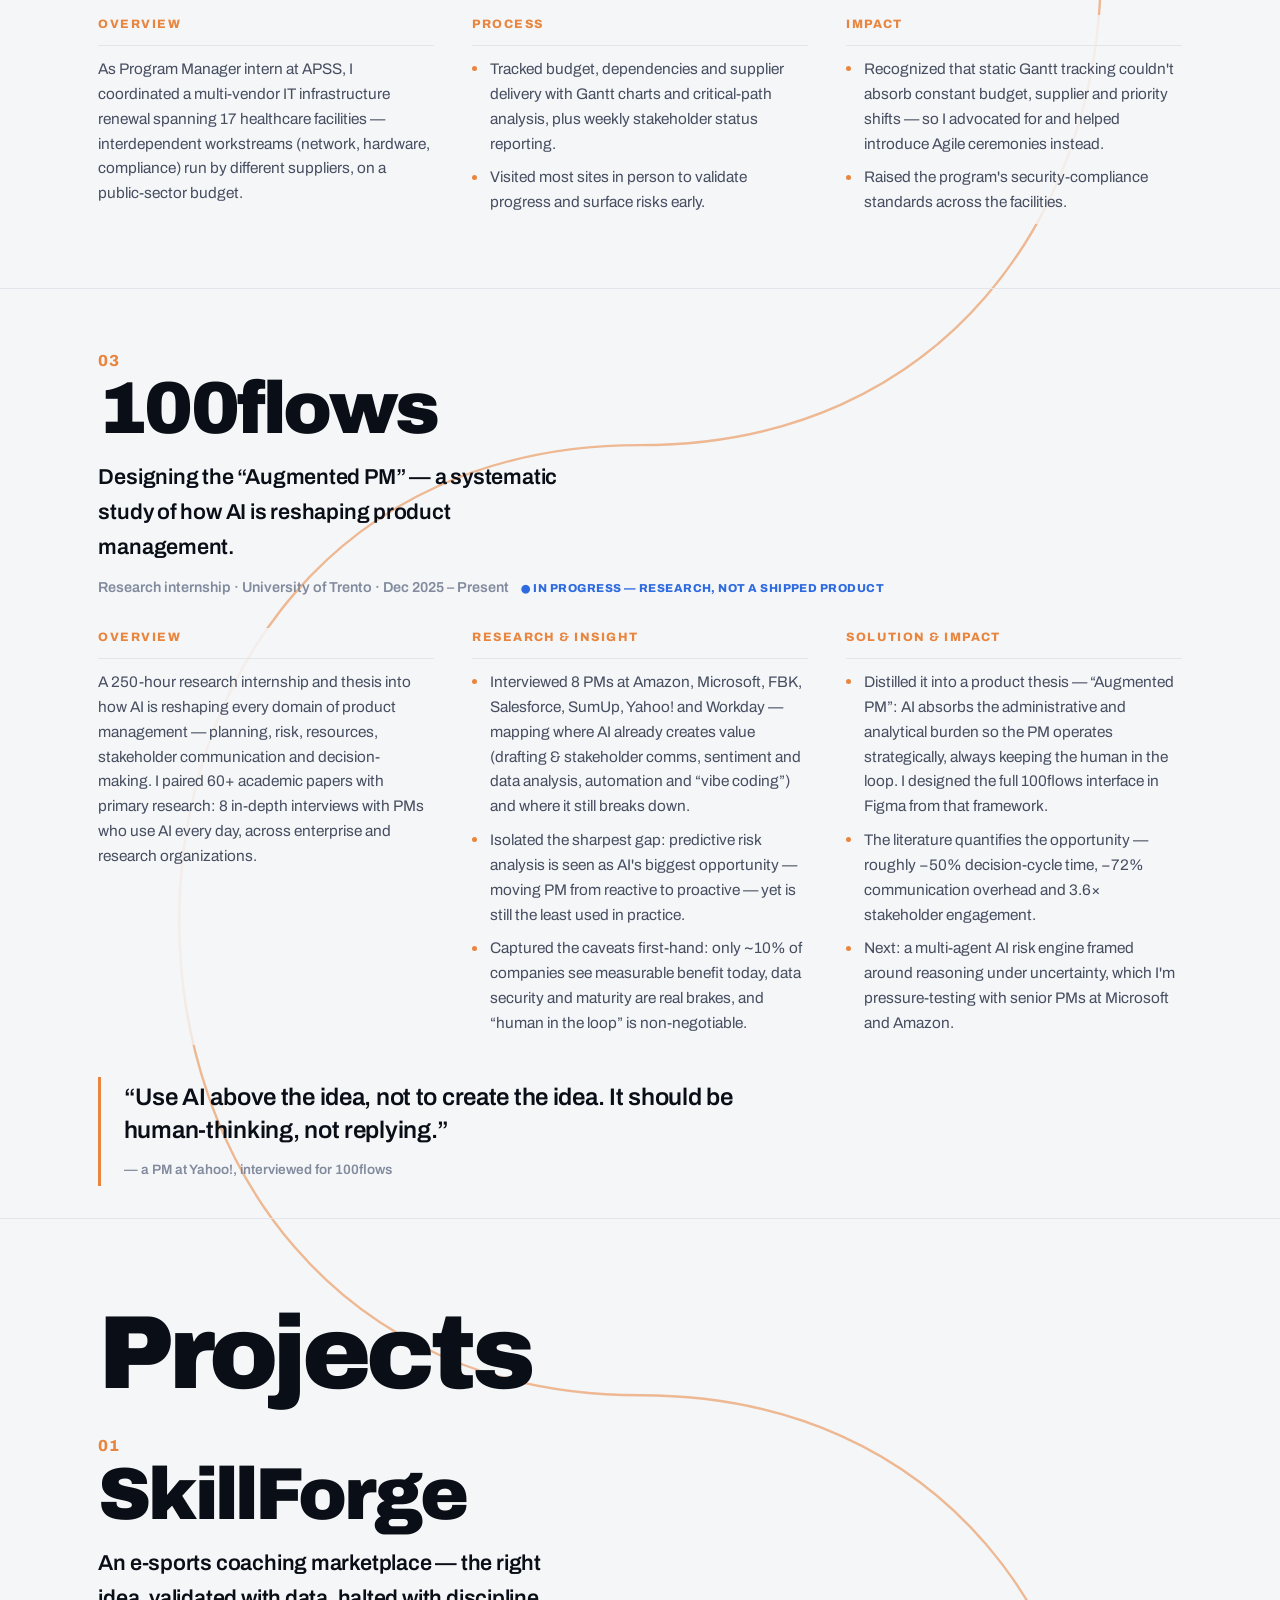
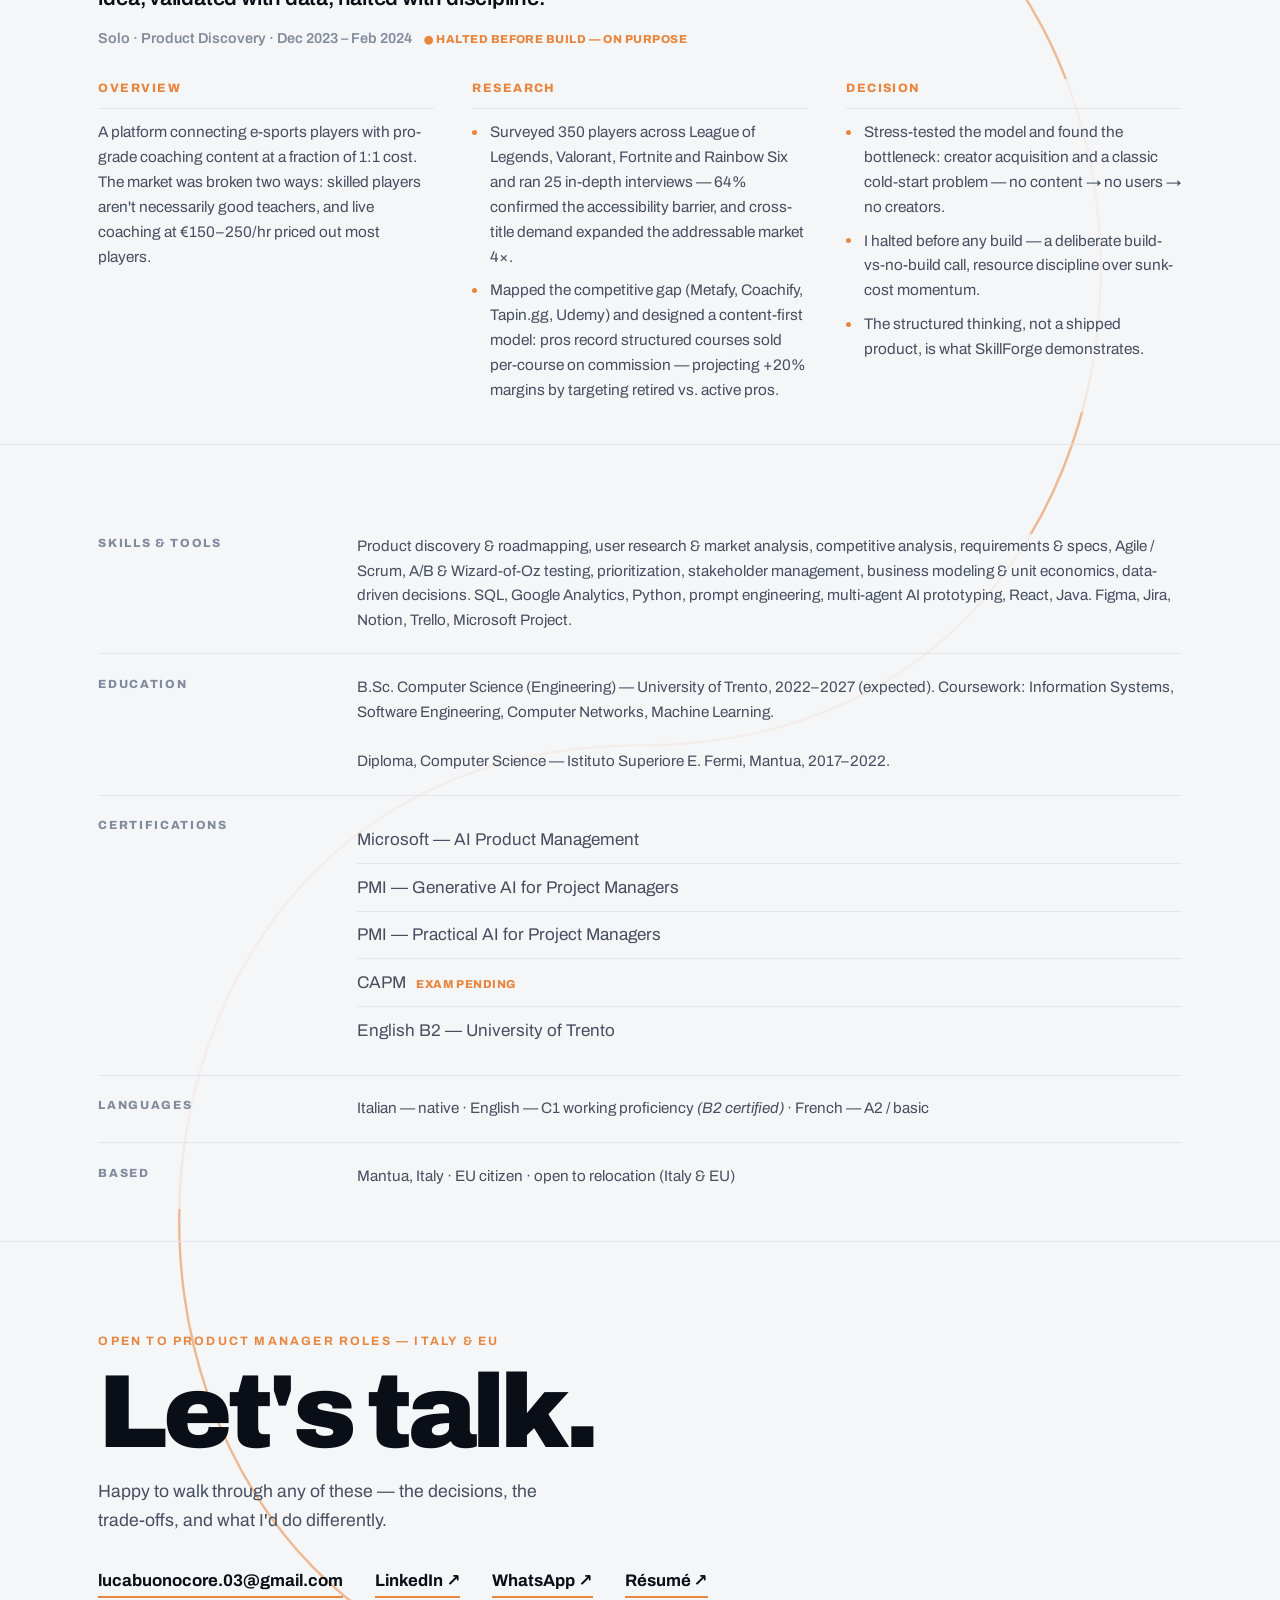
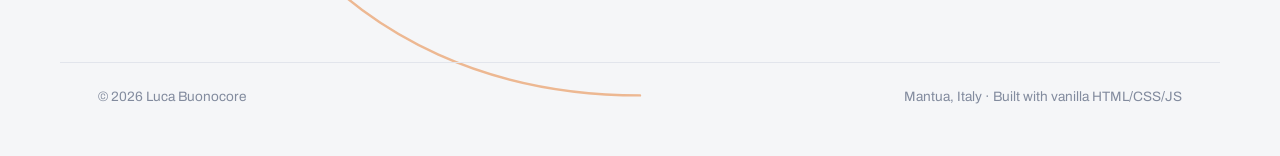
==== commit 208207a9: "Graduation date, resume and relocation updated" ====
--- a/index.html
+++ b/index.html
@@ -41,7 +41,7 @@
     <h2 class="mega reveal">About<br>Me</h2>
     <div class="about-copy reveal">
       <p class="lead">Product manager blending a Computer Science background with hands-on delivery — with a real obsession for turning complexity into clear, user-centered outcomes.</p>
-      <p>I'm finishing my B.Sc. in Computer Science at the University of Trento (graduating September 2026), specializing in Information Engineering &amp; Sciences. Along the way I earned credentials in AI Product Management (Microsoft) and Generative AI for Project Managers (PMI) — because I wanted PM fundamentals backed by where the field is actually heading.</p>
+      <p>I'm finishing my B.Sc. in Computer Science at the University of Trento (graduating March 2027), specializing in Information Engineering &amp; Sciences. Along the way I earned credentials in AI Product Management (Microsoft) and Generative AI for Project Managers (PMI) — because I wanted PM fundamentals backed by where the field is actually heading.</p>
       <p>I move comfortably between the technical and the human side of a project: requirements and architecture on one hand, stakeholders and storytelling on the other.</p>
     </div>
   </div>
@@ -233,7 +233,7 @@
       </div>
       <div class="detail">
         <h3 class="block-title">Education</h3>
-        <p class="block-body">B.Sc. Computer Science (Engineering) — University of Trento, 2022–2026 (expected). Coursework: Information Systems, Software Engineering, Computer Networks, Machine Learning.<br><br>Diploma, Computer Science — Istituto Superiore E. Fermi, Mantua, 2017–2022.</p>
+        <p class="block-body">B.Sc. Computer Science (Engineering) — University of Trento, 2022–2027 (expected). Coursework: Information Systems, Software Engineering, Computer Networks, Machine Learning.<br><br>Diploma, Computer Science — Istituto Superiore E. Fermi, Mantua, 2017–2022.</p>
       </div>
       <div class="detail">
         <h3 class="block-title">Certifications</h3>
@@ -242,15 +242,16 @@
           <li>PMI — Generative AI for Project Managers</li>
           <li>PMI — Practical AI for Project Managers</li>
           <li>CAPM <span class="flag flag-warm">exam pending</span></li>
+          <li>English B2 — University of Trento</li>
         </ul>
       </div>
       <div class="detail">
         <h3 class="block-title">Languages</h3>
-        <p class="block-body">Italian — native · English — C1 working proficiency · French — A2 / basic</p>
+        <p class="block-body">Italian — native · English — C1 working proficiency <em>(B2 certified)</em> · French — A2 / basic</p>
       </div>
       <div class="detail">
         <h3 class="block-title">Based</h3>
-        <p class="block-body">Mantua, Italy · EU citizen · open to relocation — EU, UK, Canada &amp; US</p>
+        <p class="block-body">Mantua, Italy · EU citizen · open to relocation (Italy &amp; EU)</p>
       </div>
     </div>
   </div>
@@ -259,7 +260,7 @@
 <!-- CONTACT -->
 <section class="sec sec-contact" id="contact">
   <div class="wrap">
-    <span class="eyebrow eyebrow-peach reveal">Open to Product Manager roles — EU, UK, Canada &amp; US</span>
+    <span class="eyebrow eyebrow-peach reveal">Open to Product Manager roles — Italy &amp; EU</span>
     <h2 class="mega reveal">Let's talk.</h2>
     <p class="contact-sub reveal">Happy to walk through any of these — the decisions, the trade-offs, and what I'd do differently.</p>
     <div class="contact-links reveal">
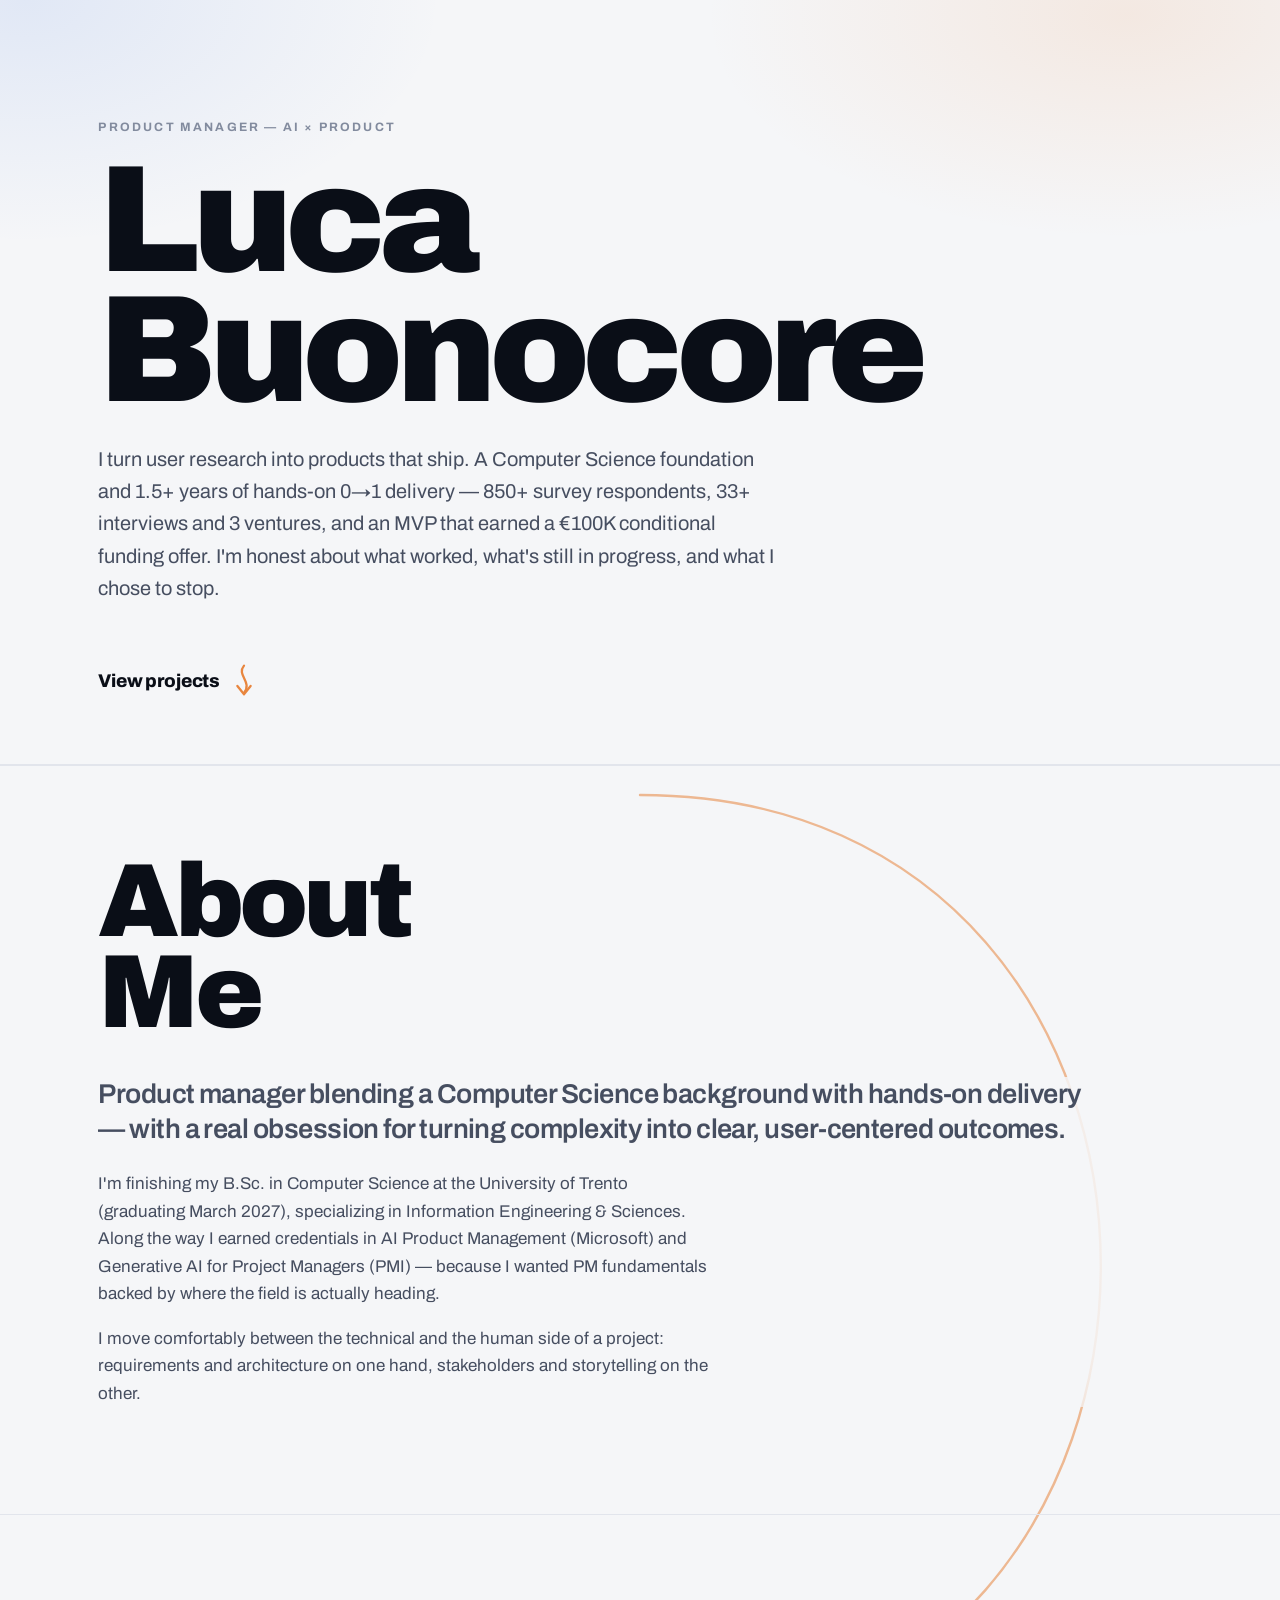
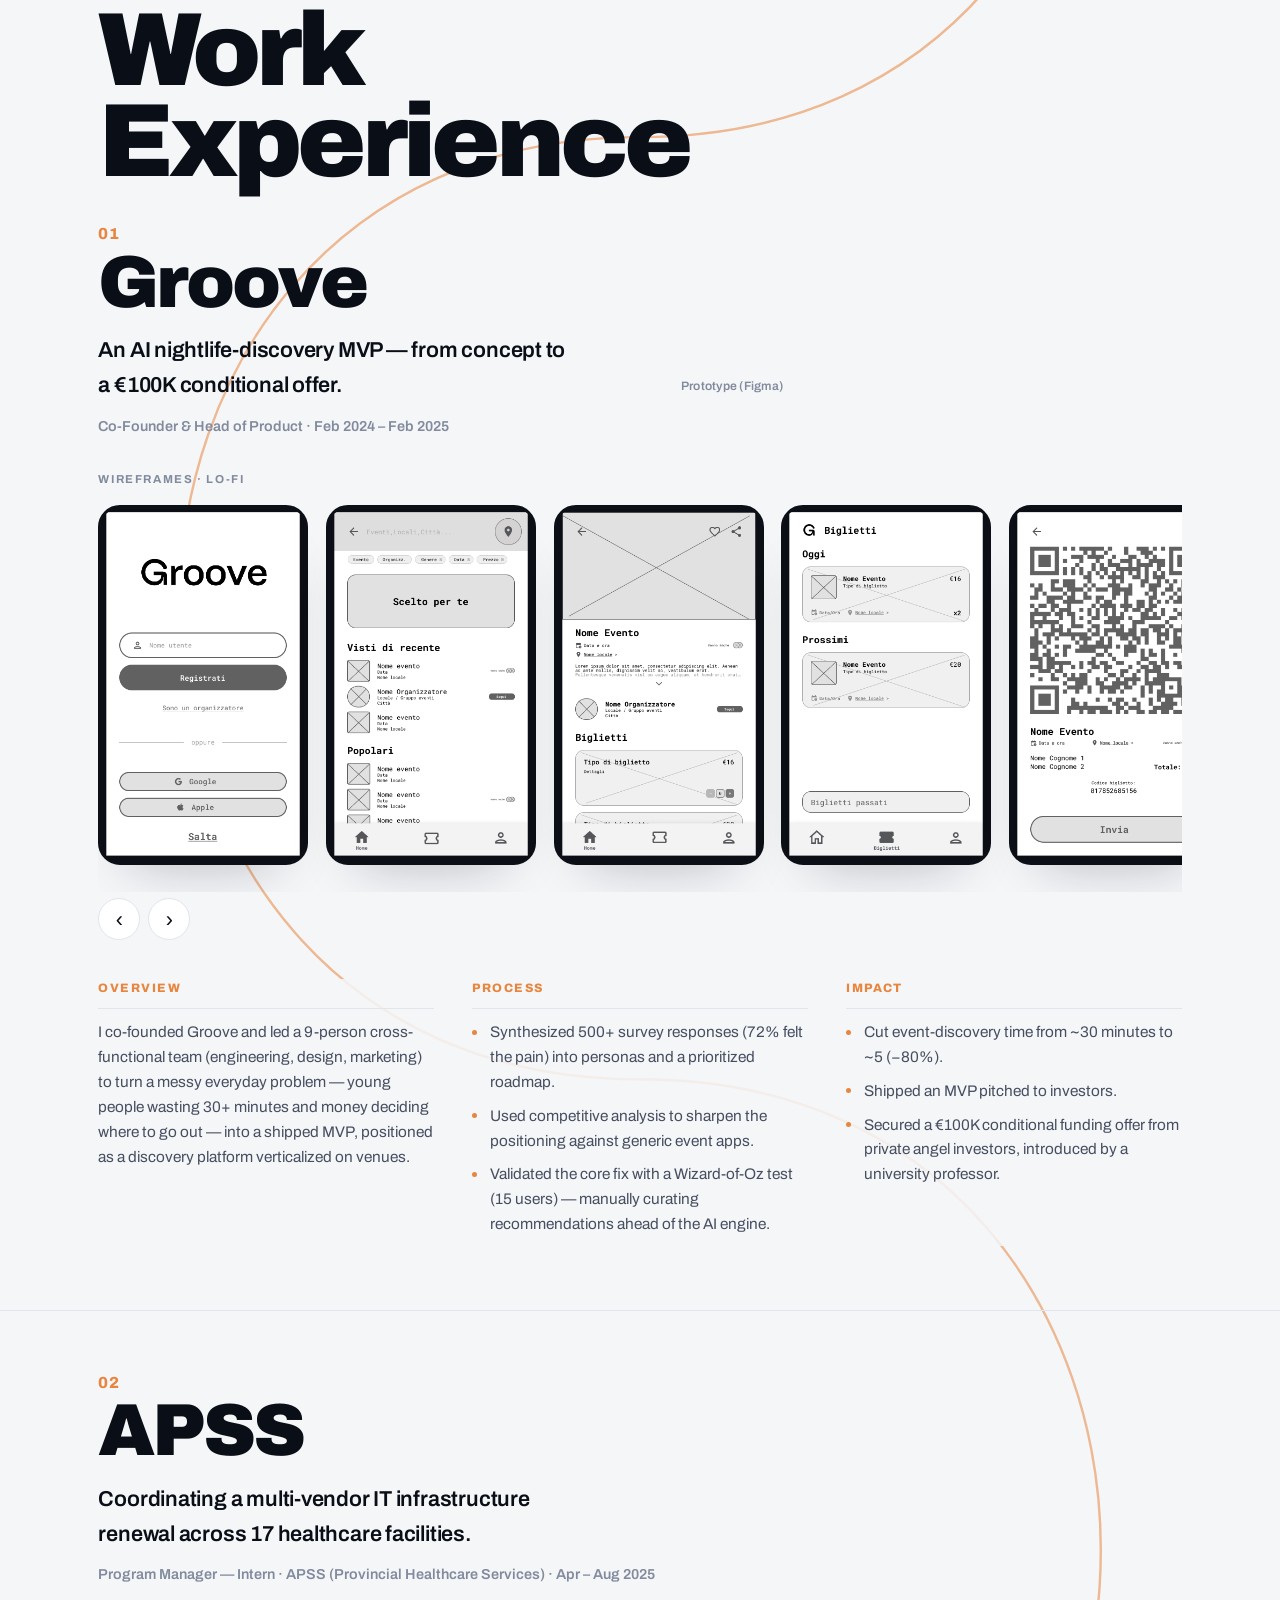
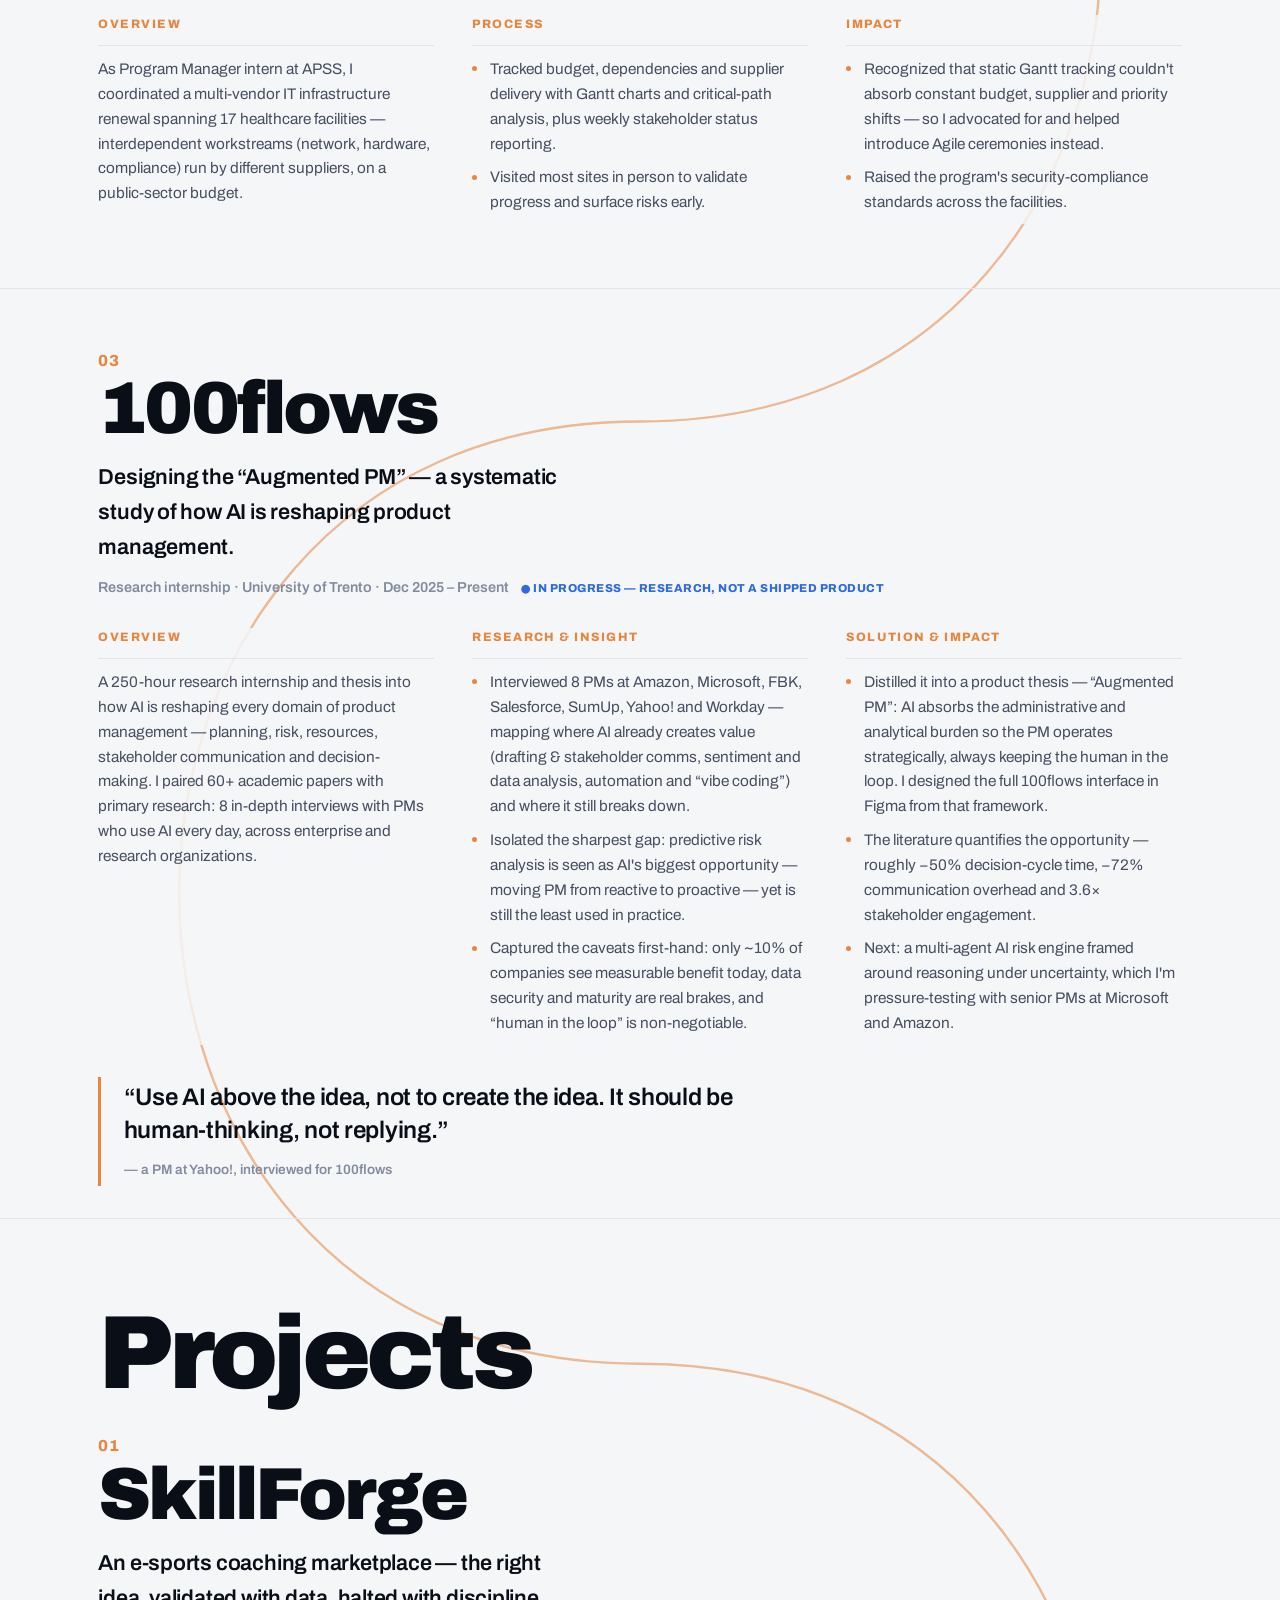
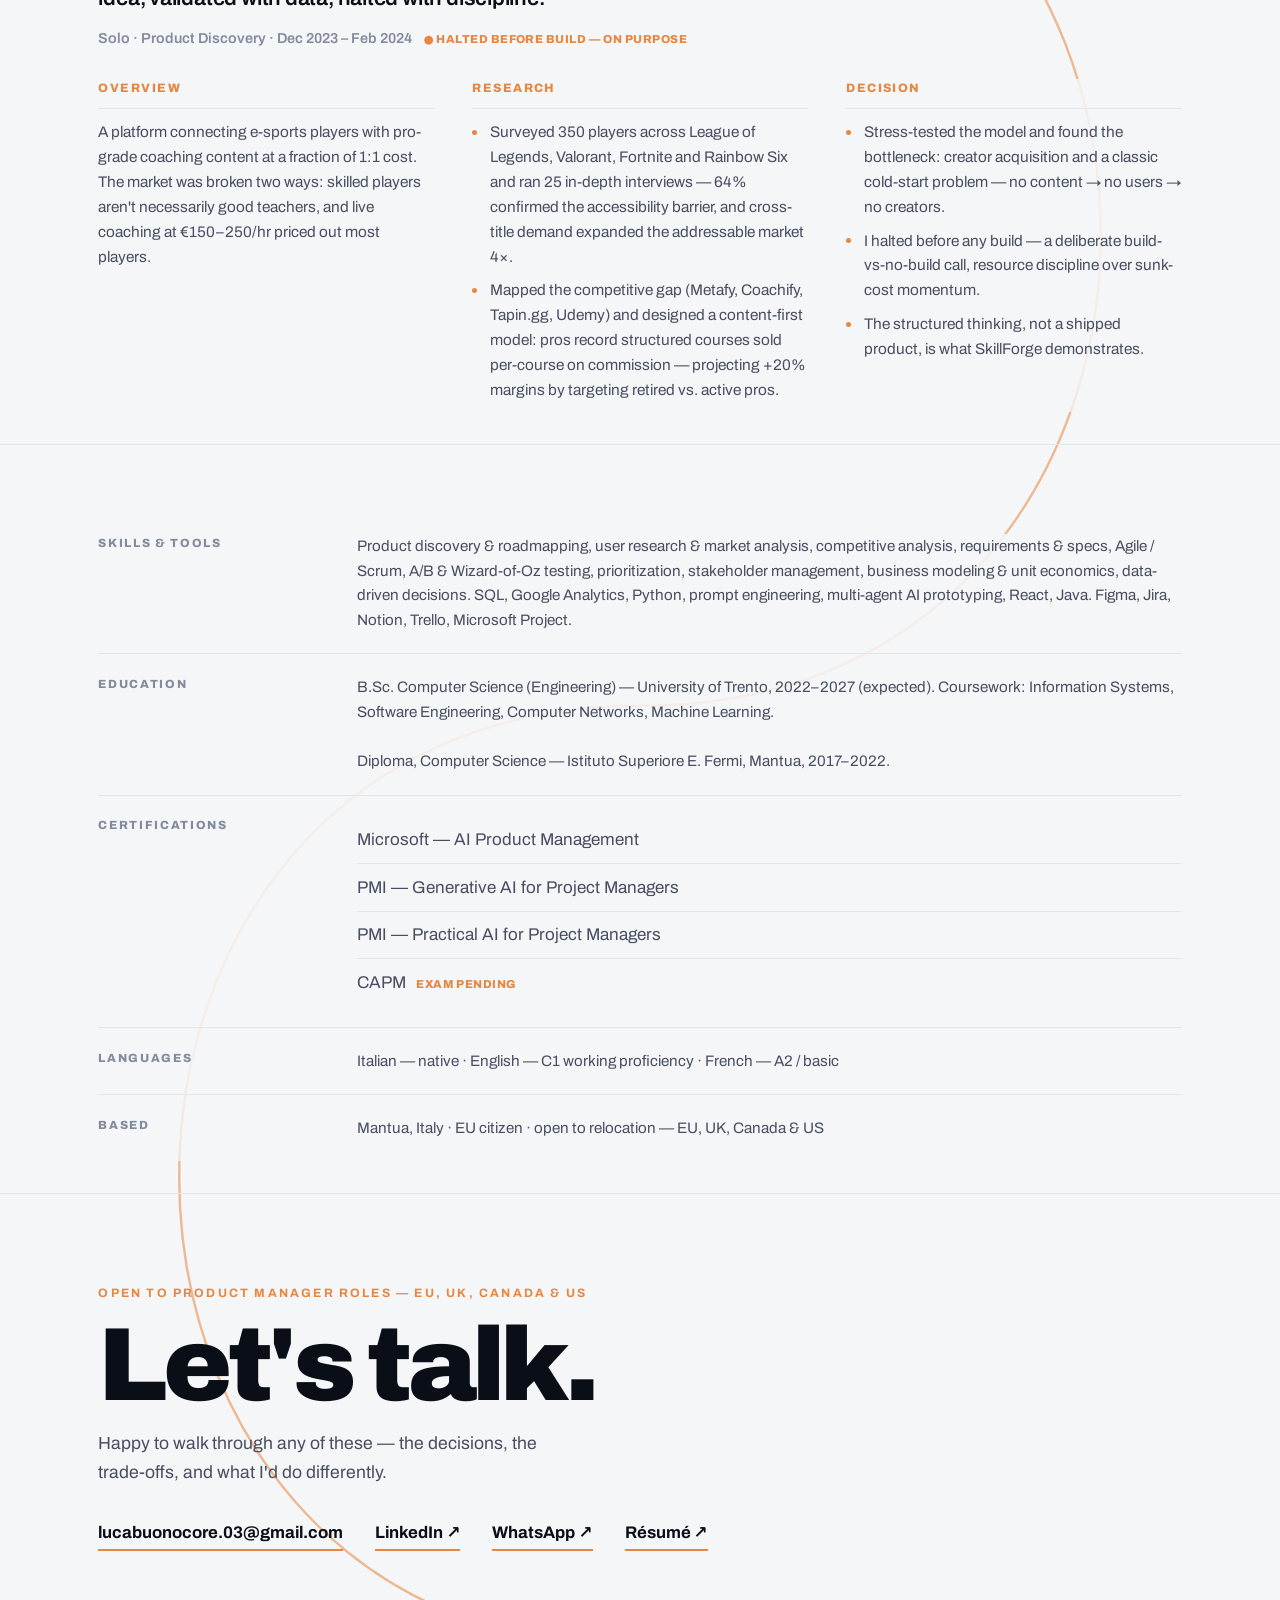
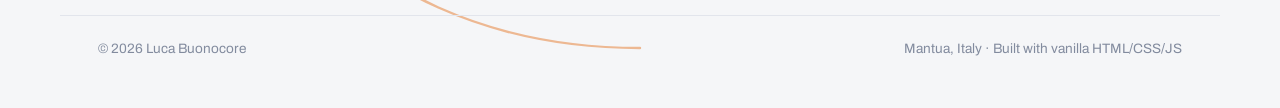
==== commit 15a1369d: "Merge branch 'master' of https://github.com/luca-buonocore/luca-buonocore.github.io" ====
--- a/index.html
+++ b/index.html
@@ -242,16 +242,15 @@
           <li>PMI — Generative AI for Project Managers</li>
           <li>PMI — Practical AI for Project Managers</li>
           <li>CAPM <span class="flag flag-warm">exam pending</span></li>
-          <li>English B2 — University of Trento</li>
         </ul>
       </div>
       <div class="detail">
         <h3 class="block-title">Languages</h3>
-        <p class="block-body">Italian — native · English — C1 working proficiency <em>(B2 certified)</em> · French — A2 / basic</p>
+        <p class="block-body">Italian — native · English — C1 working proficiency · French — A2 / basic</p>
       </div>
       <div class="detail">
         <h3 class="block-title">Based</h3>
-        <p class="block-body">Mantua, Italy · EU citizen · open to relocation (Italy &amp; EU)</p>
+        <p class="block-body">Mantua, Italy · EU citizen · open to relocation — EU, UK, Canada &amp; US</p>
       </div>
     </div>
   </div>
@@ -260,7 +259,7 @@
 <!-- CONTACT -->
 <section class="sec sec-contact" id="contact">
   <div class="wrap">
-    <span class="eyebrow eyebrow-peach reveal">Open to Product Manager roles — Italy &amp; EU</span>
+    <span class="eyebrow eyebrow-peach reveal">Open to Product Manager roles — EU, UK, Canada &amp; US</span>
     <h2 class="mega reveal">Let's talk.</h2>
     <p class="contact-sub reveal">Happy to walk through any of these — the decisions, the trade-offs, and what I'd do differently.</p>
     <div class="contact-links reveal">
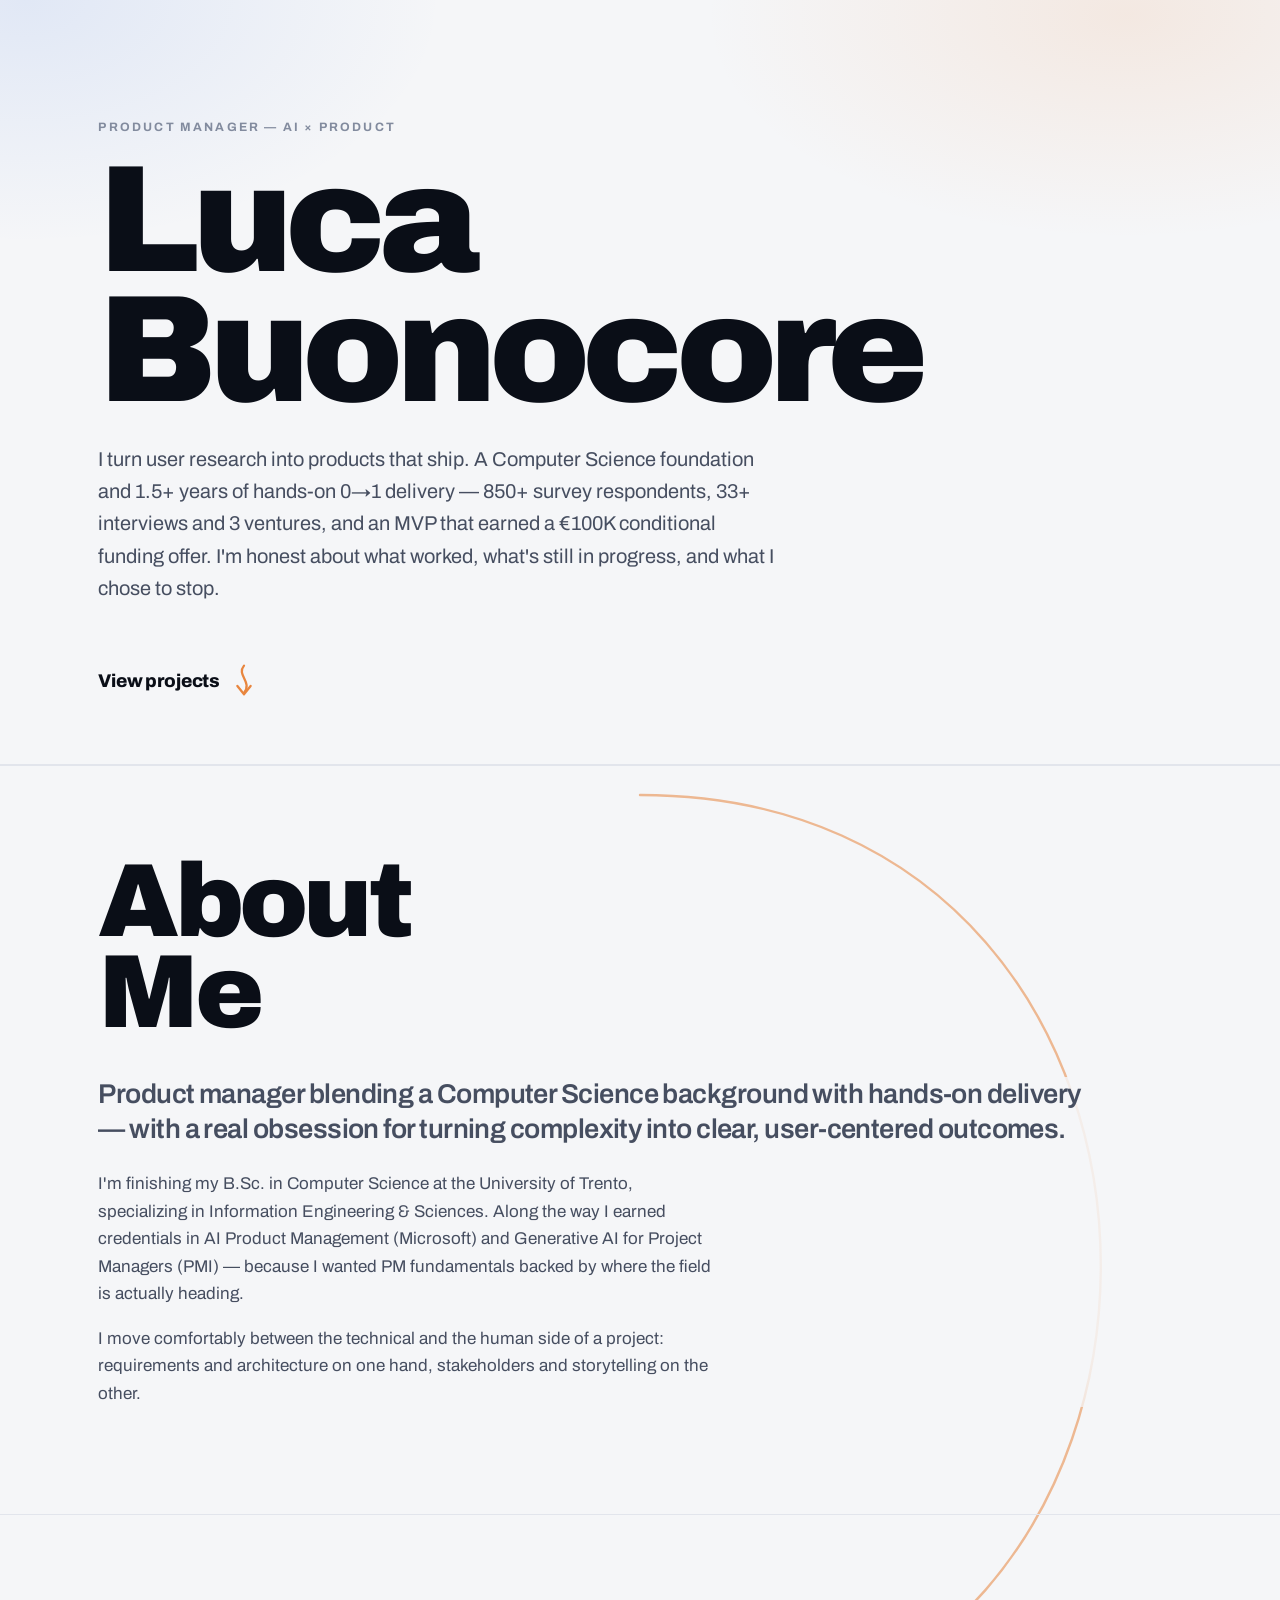
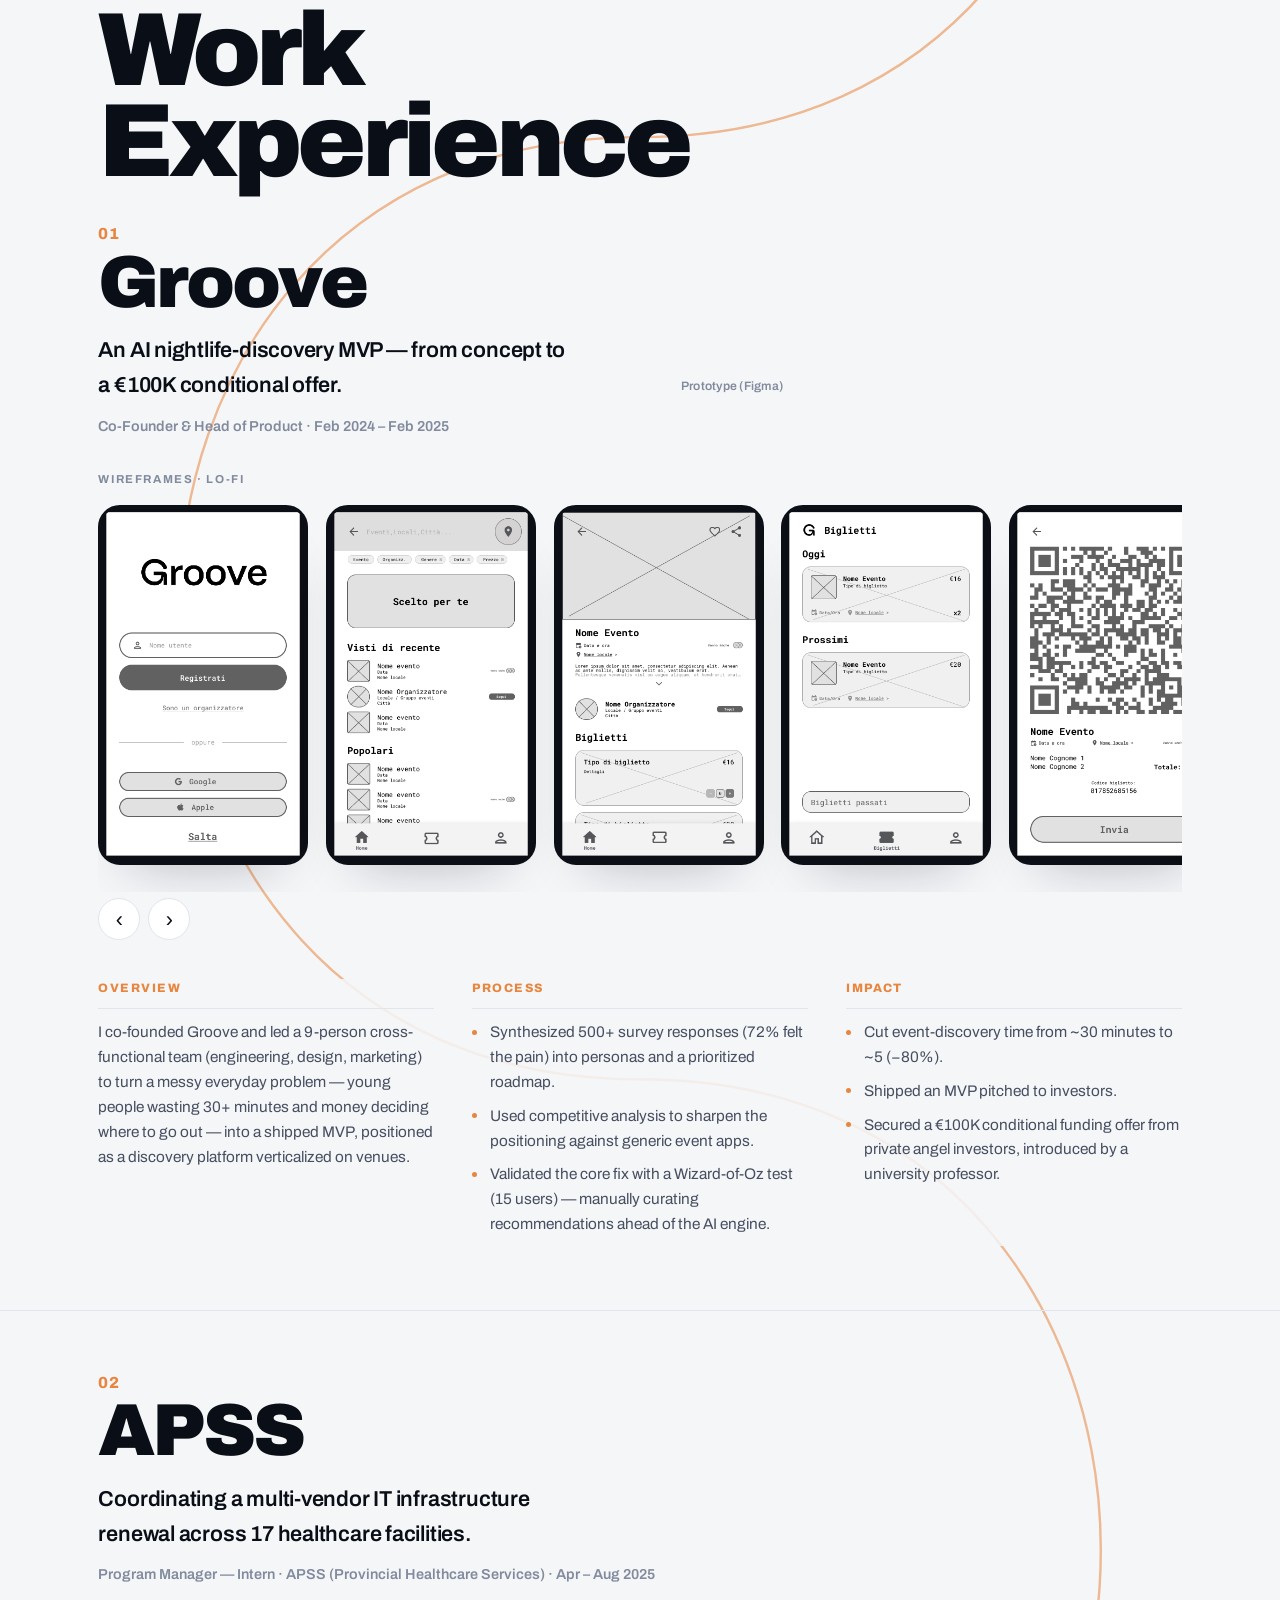
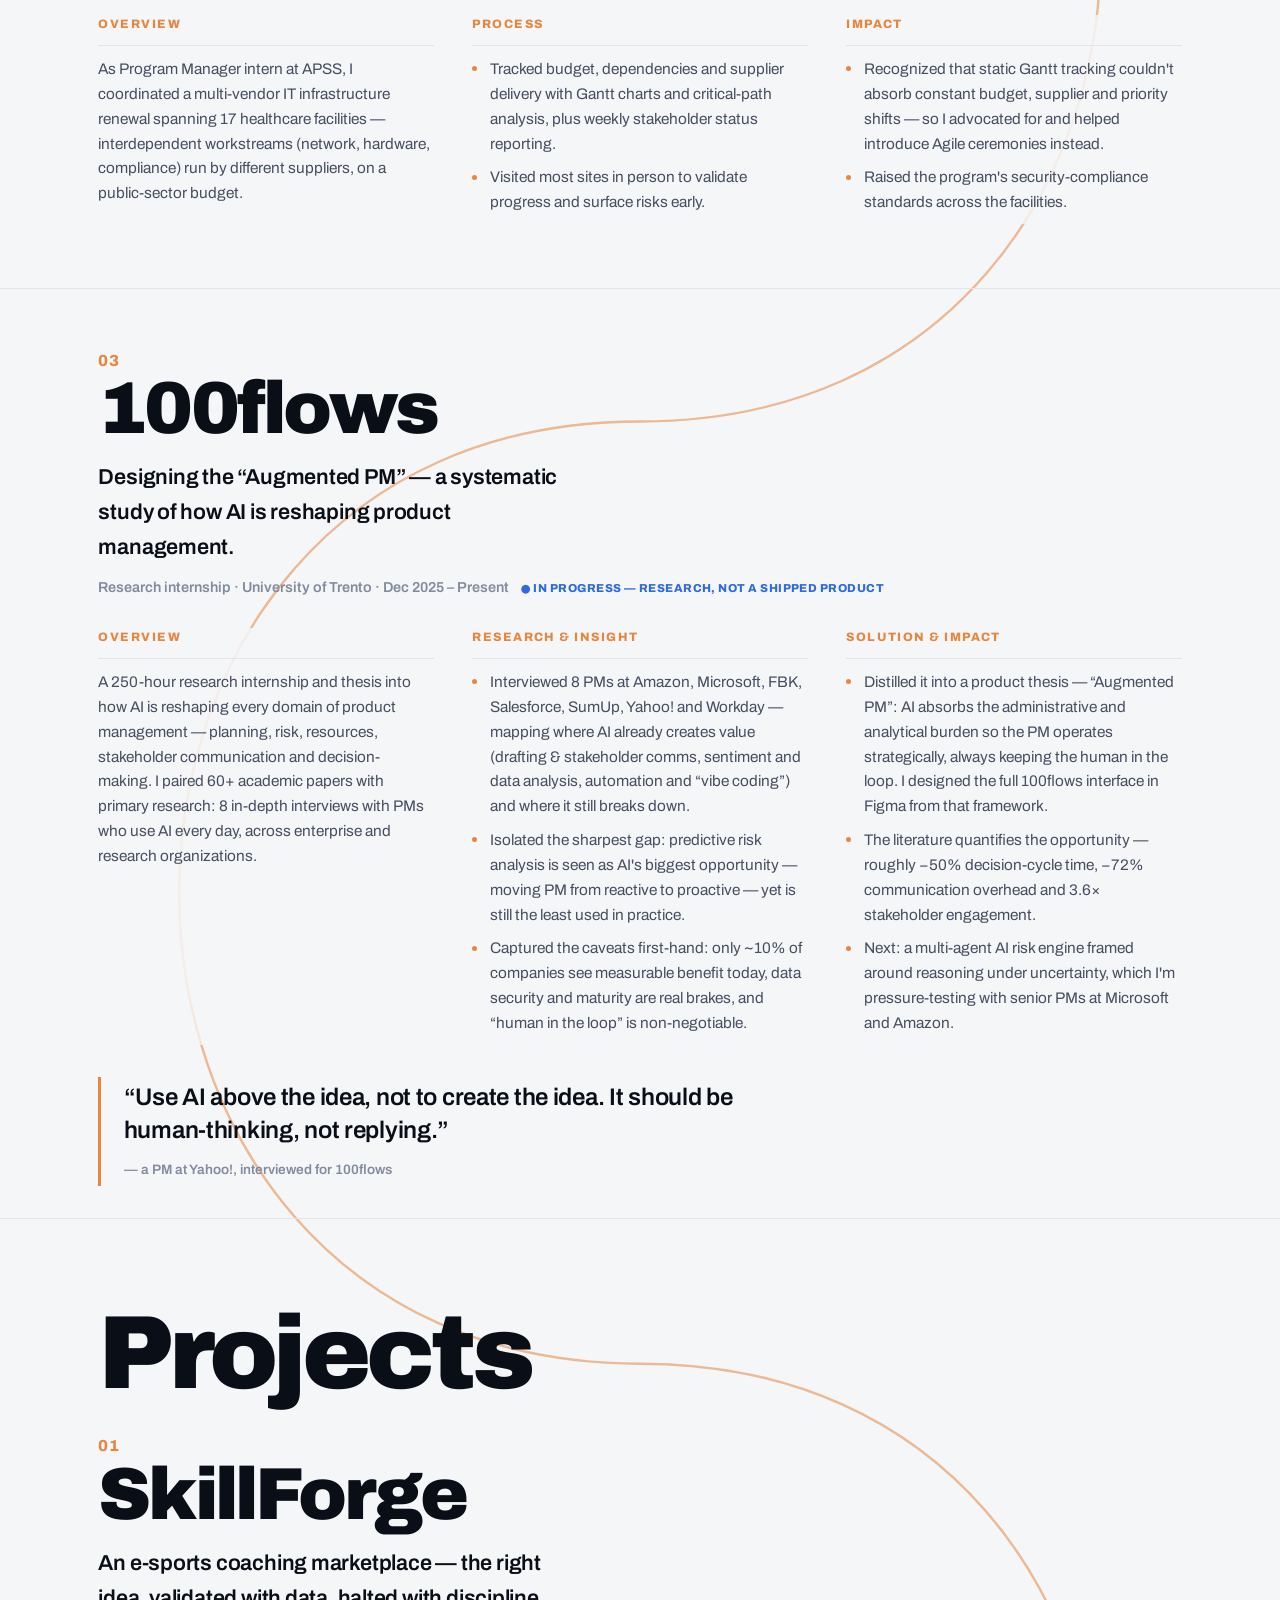
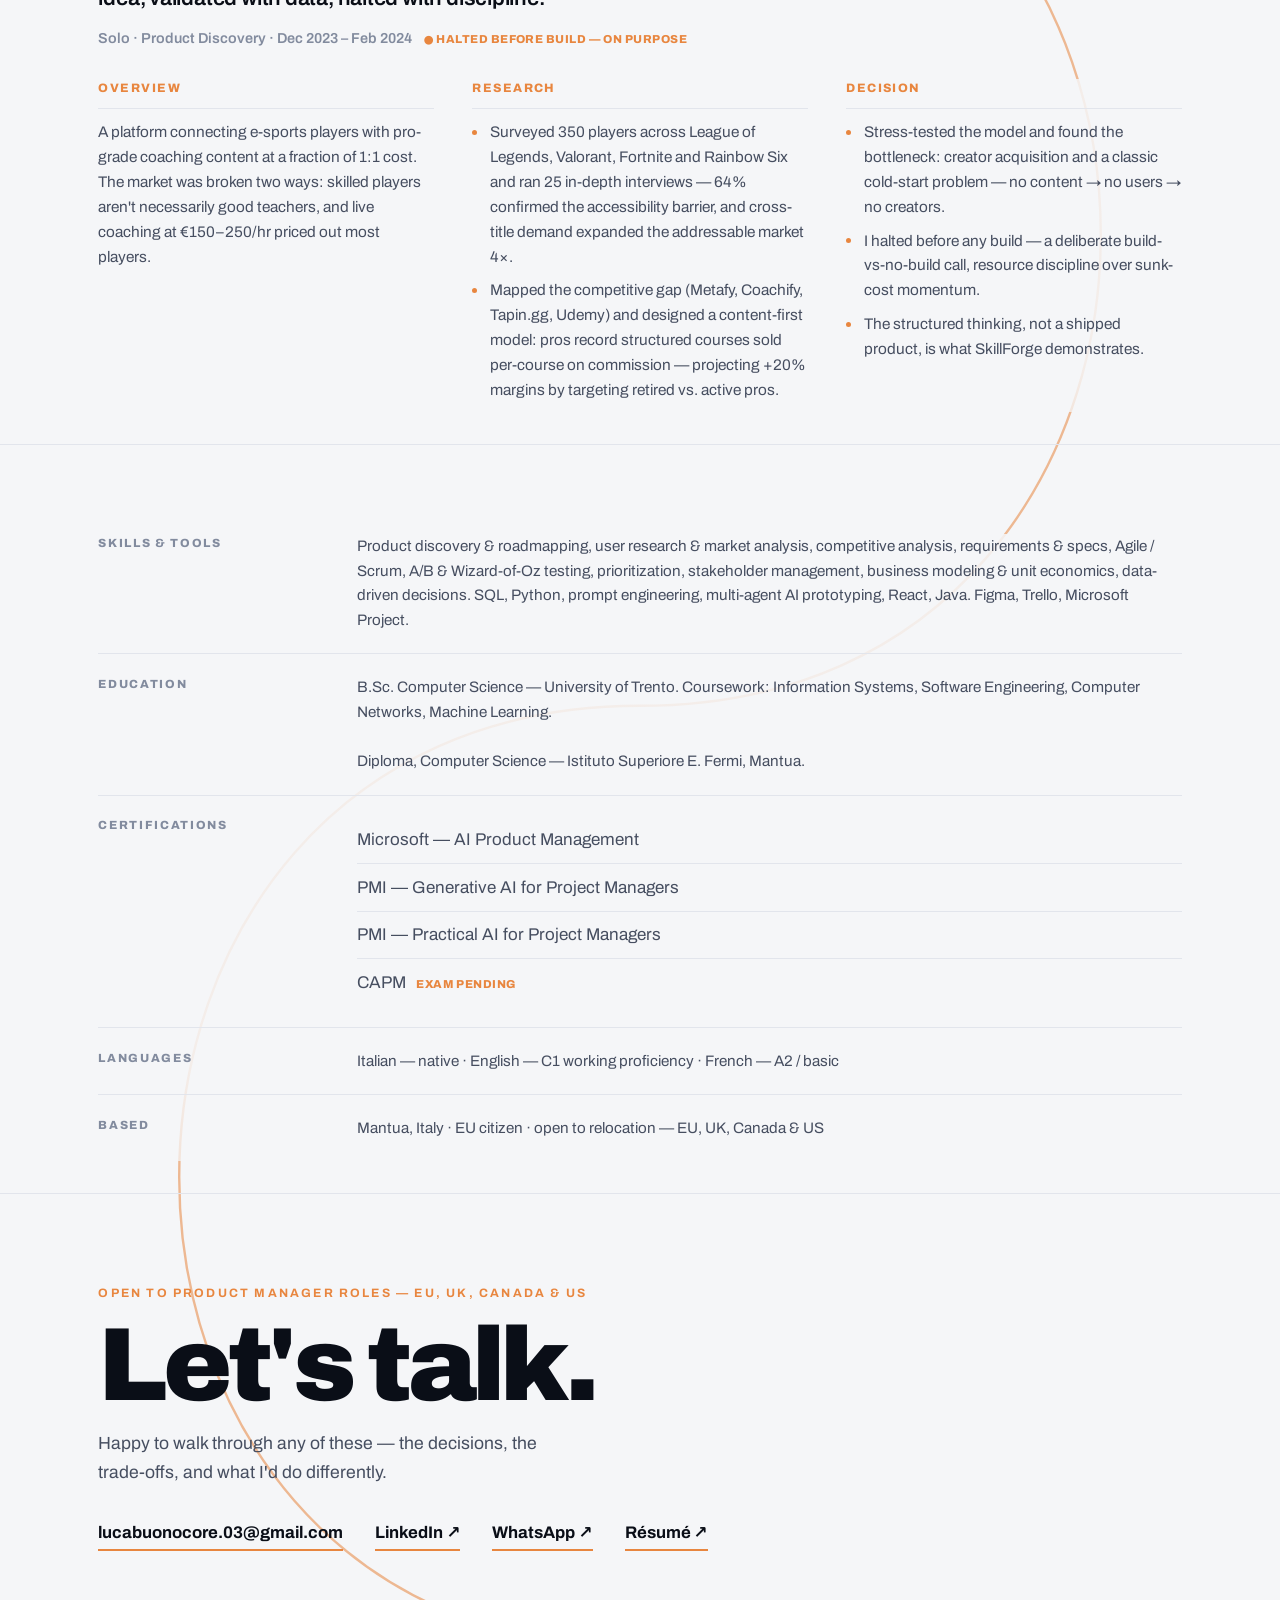
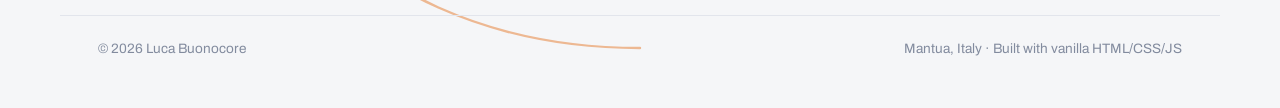
==== commit 5eb7a286: "Updated Info" ====
--- a/index.html
+++ b/index.html
@@ -41,7 +41,7 @@
     <h2 class="mega reveal">About<br>Me</h2>
     <div class="about-copy reveal">
       <p class="lead">Product manager blending a Computer Science background with hands-on delivery — with a real obsession for turning complexity into clear, user-centered outcomes.</p>
-      <p>I'm finishing my B.Sc. in Computer Science at the University of Trento (graduating March 2027), specializing in Information Engineering &amp; Sciences. Along the way I earned credentials in AI Product Management (Microsoft) and Generative AI for Project Managers (PMI) — because I wanted PM fundamentals backed by where the field is actually heading.</p>
+      <p>I'm finishing my B.Sc. in Computer Science at the University of Trento, specializing in Information Engineering &amp; Sciences. Along the way I earned credentials in AI Product Management (Microsoft) and Generative AI for Project Managers (PMI) — because I wanted PM fundamentals backed by where the field is actually heading.</p>
       <p>I move comfortably between the technical and the human side of a project: requirements and architecture on one hand, stakeholders and storytelling on the other.</p>
     </div>
   </div>
@@ -229,11 +229,11 @@
     <div class="details-grid reveal">
       <div class="detail">
         <h3 class="block-title">Skills &amp; tools</h3>
-        <p class="block-body">Product discovery &amp; roadmapping, user research &amp; market analysis, competitive analysis, requirements &amp; specs, Agile / Scrum, A/B &amp; Wizard-of-Oz testing, prioritization, stakeholder management, business modeling &amp; unit economics, data-driven decisions. SQL, Google Analytics, Python, prompt engineering, multi-agent AI prototyping, React, Java. Figma, Jira, Notion, Trello, Microsoft Project.</p>
+        <p class="block-body">Product discovery &amp; roadmapping, user research &amp; market analysis, competitive analysis, requirements &amp; specs, Agile / Scrum, A/B &amp; Wizard-of-Oz testing, prioritization, stakeholder management, business modeling &amp; unit economics, data-driven decisions. SQL, Python, prompt engineering, multi-agent AI prototyping, React, Java. Figma, Trello, Microsoft Project.</p>
       </div>
       <div class="detail">
         <h3 class="block-title">Education</h3>
-        <p class="block-body">B.Sc. Computer Science (Engineering) — University of Trento, 2022–2027 (expected). Coursework: Information Systems, Software Engineering, Computer Networks, Machine Learning.<br><br>Diploma, Computer Science — Istituto Superiore E. Fermi, Mantua, 2017–2022.</p>
+        <p class="block-body">B.Sc. Computer Science — University of Trento. Coursework: Information Systems, Software Engineering, Computer Networks, Machine Learning.<br><br>Diploma, Computer Science — Istituto Superiore E. Fermi, Mantua.</p>
       </div>
       <div class="detail">
         <h3 class="block-title">Certifications</h3>
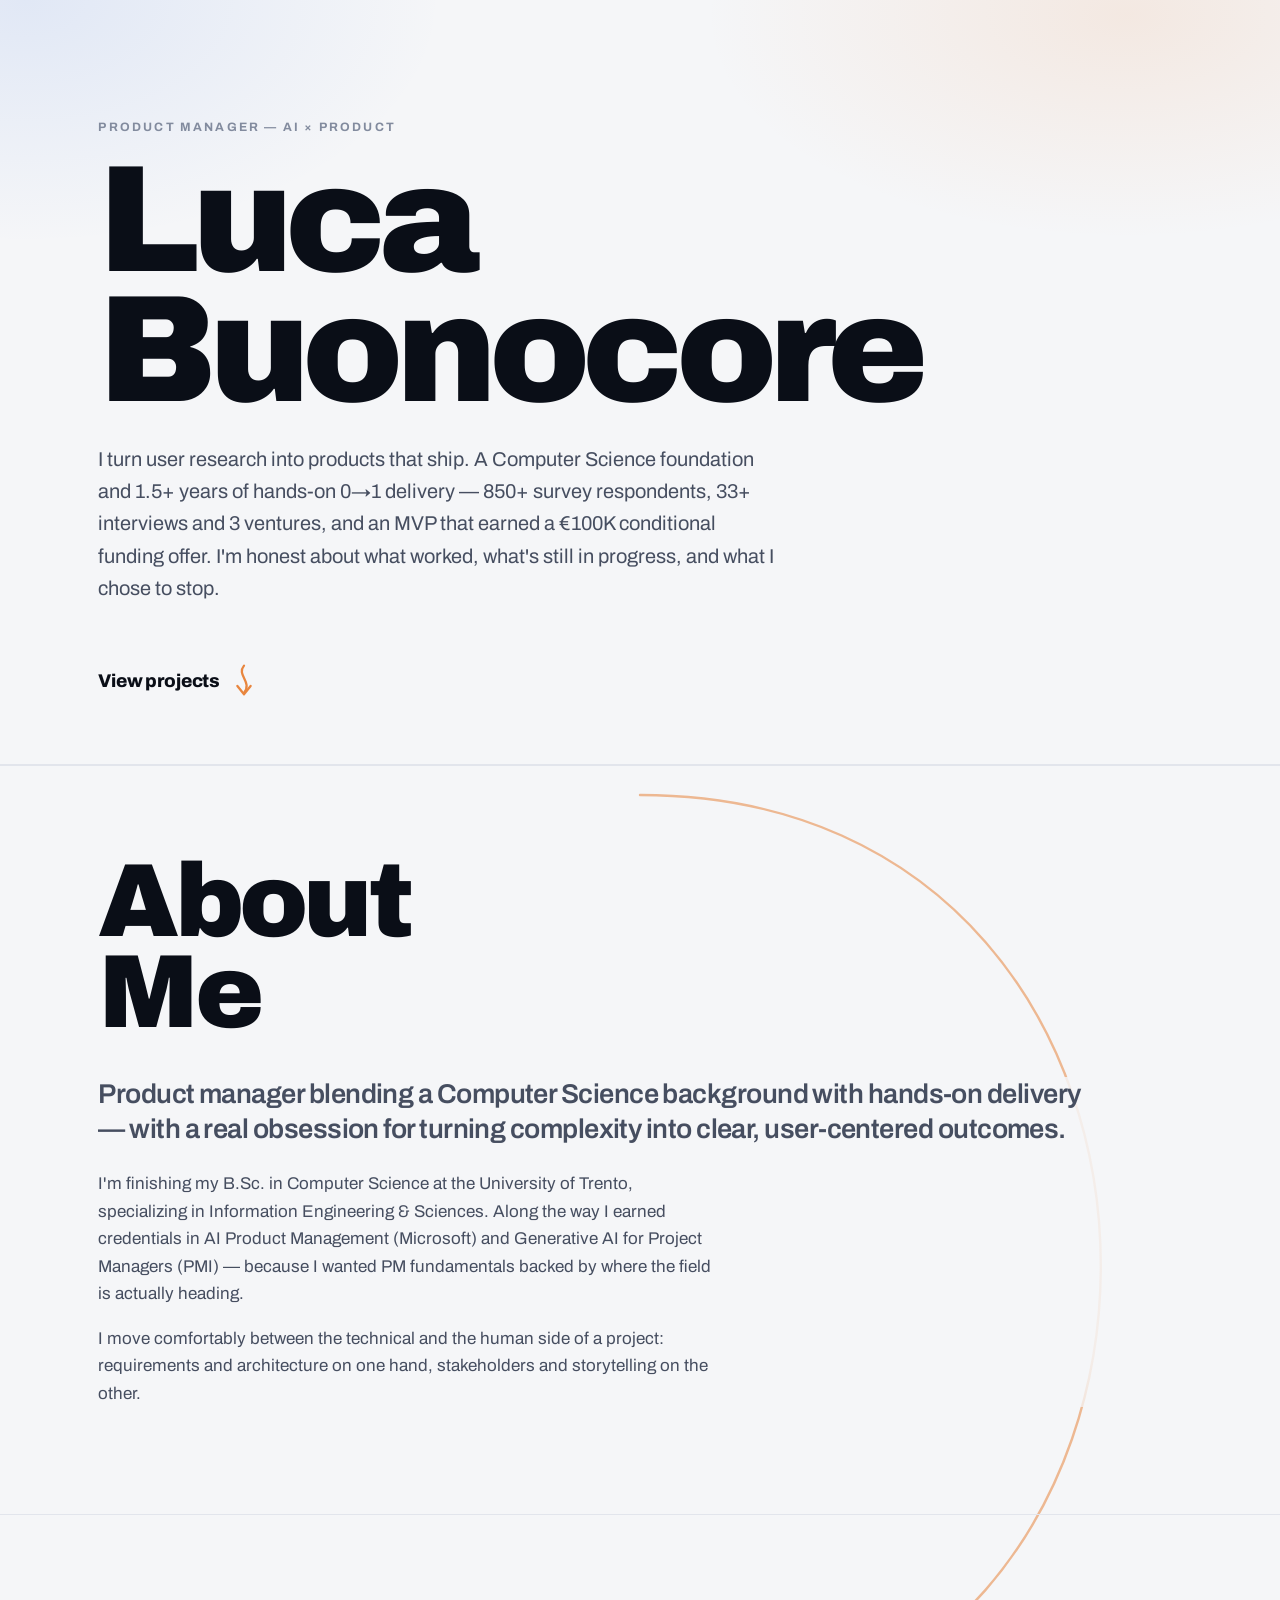
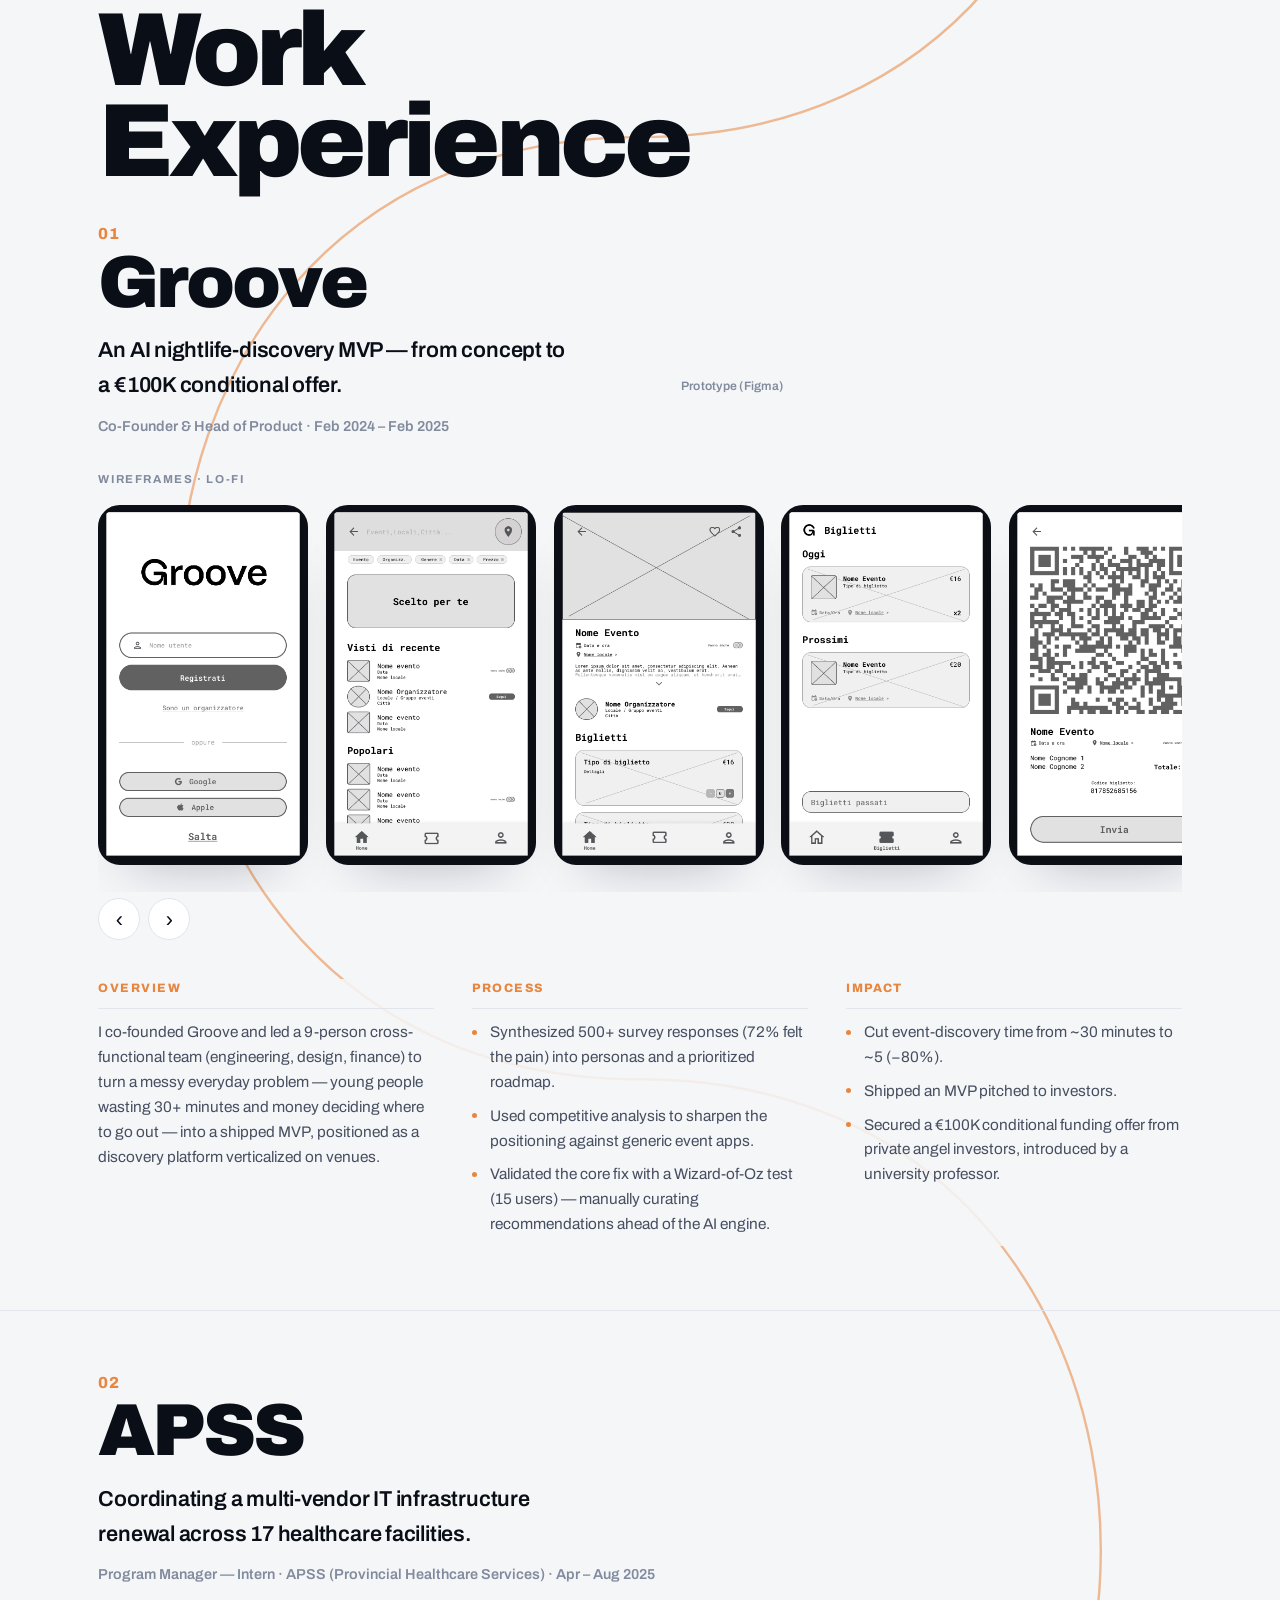
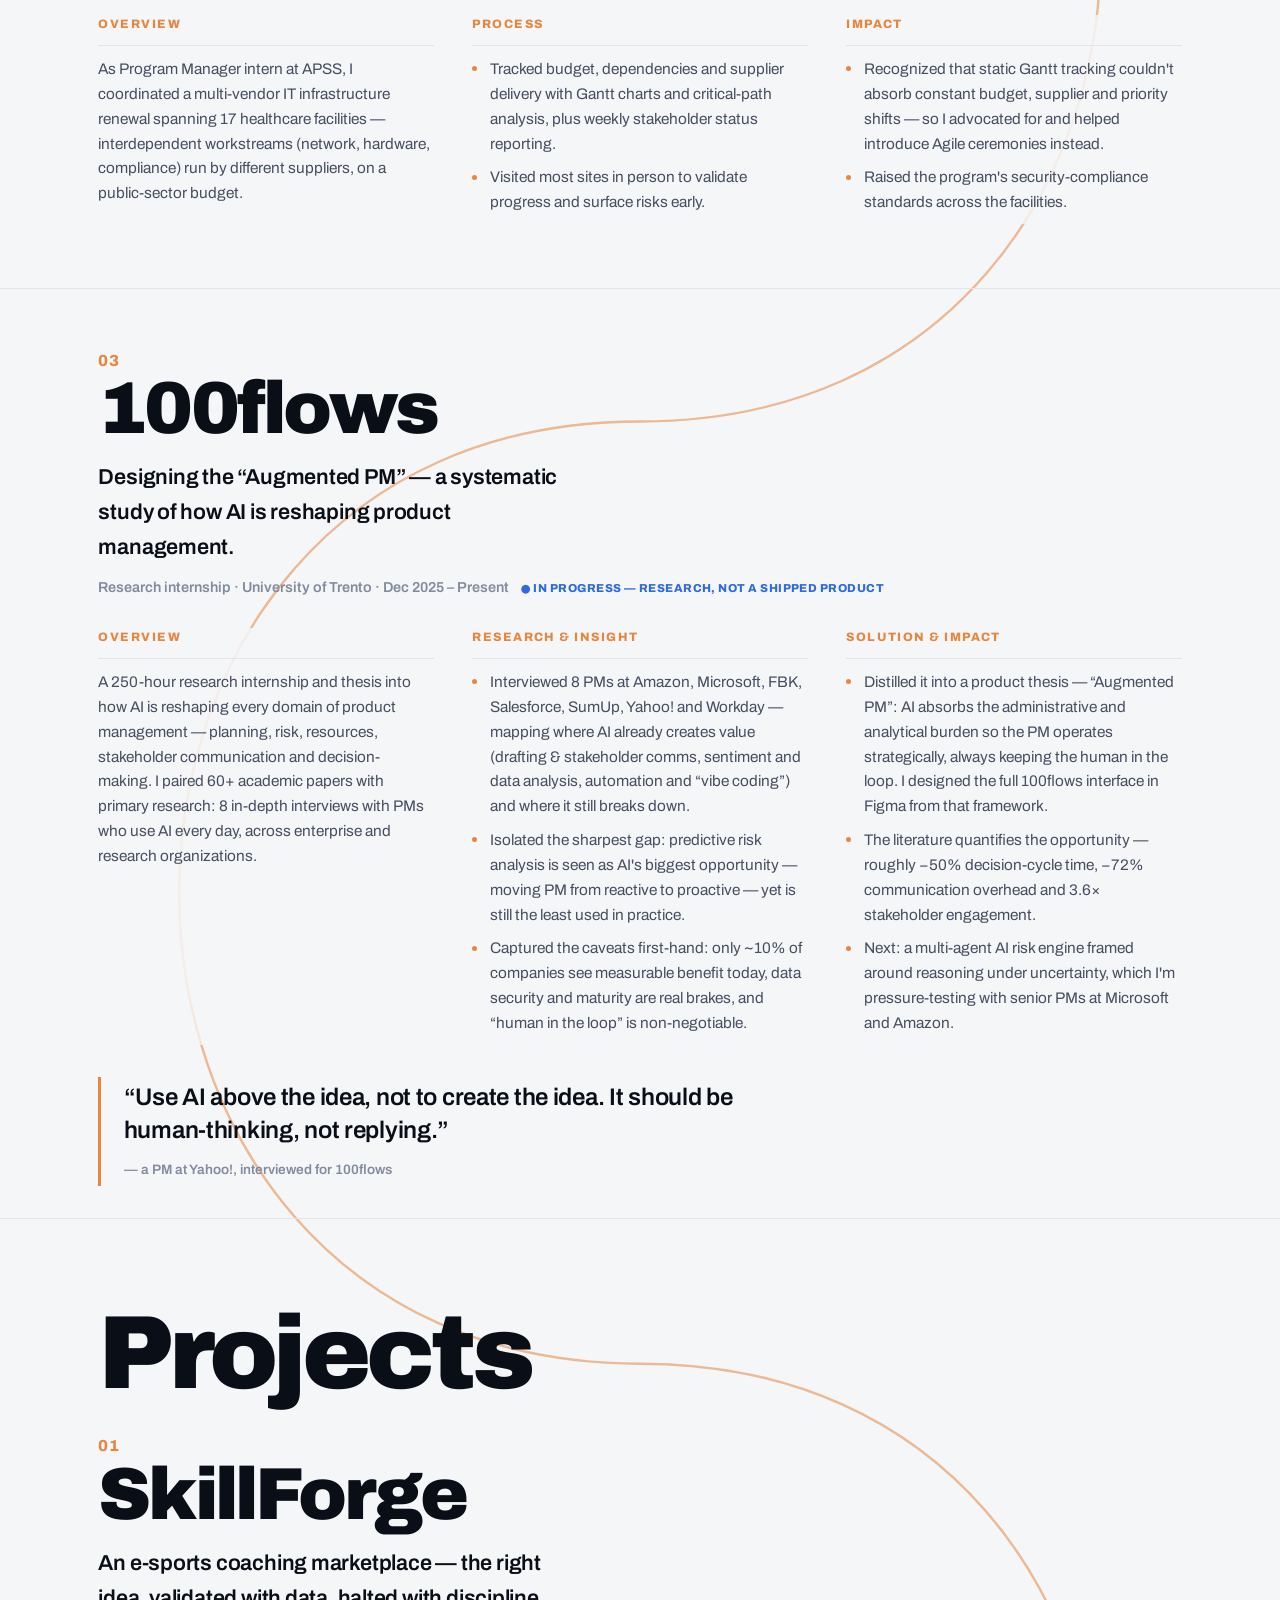
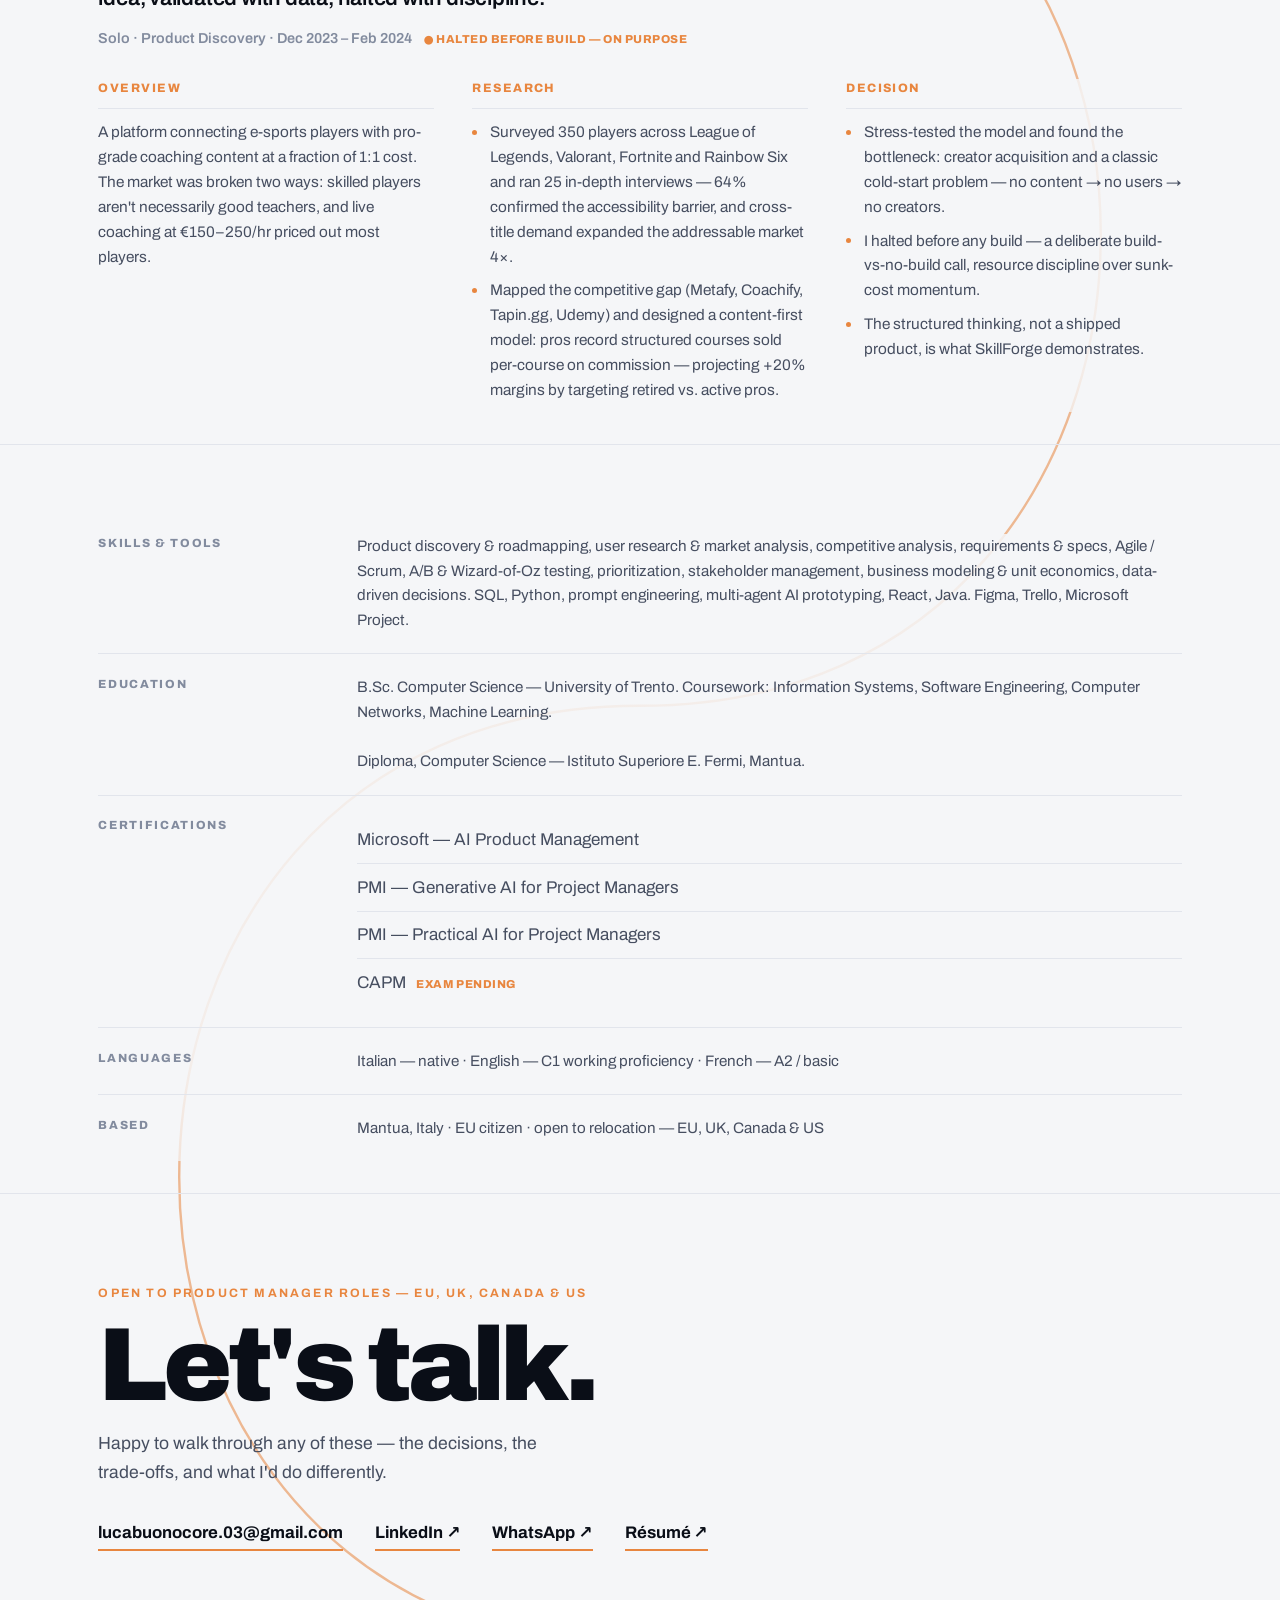
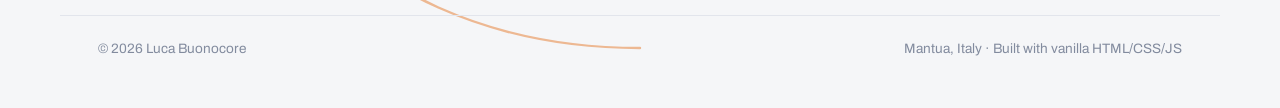
==== commit d938ec80: "marketing -> finance" ====
--- a/index.html
+++ b/index.html
@@ -93,7 +93,7 @@
       <div class="case-cols">
         <div class="case-block">
           <h4>Overview</h4>
-          <p>I co-founded Groove and led a 9-person cross-functional team (engineering, design, marketing) to turn a messy everyday problem — young people wasting 30+ minutes and money deciding where to go out — into a shipped MVP, positioned as a discovery platform verticalized on venues.</p>
+          <p>I co-founded Groove and led a 9-person cross-functional team (engineering, design, finance) to turn a messy everyday problem — young people wasting 30+ minutes and money deciding where to go out — into a shipped MVP, positioned as a discovery platform verticalized on venues.</p>
         </div>
         <div class="case-block">
           <h4>Process</h4>
